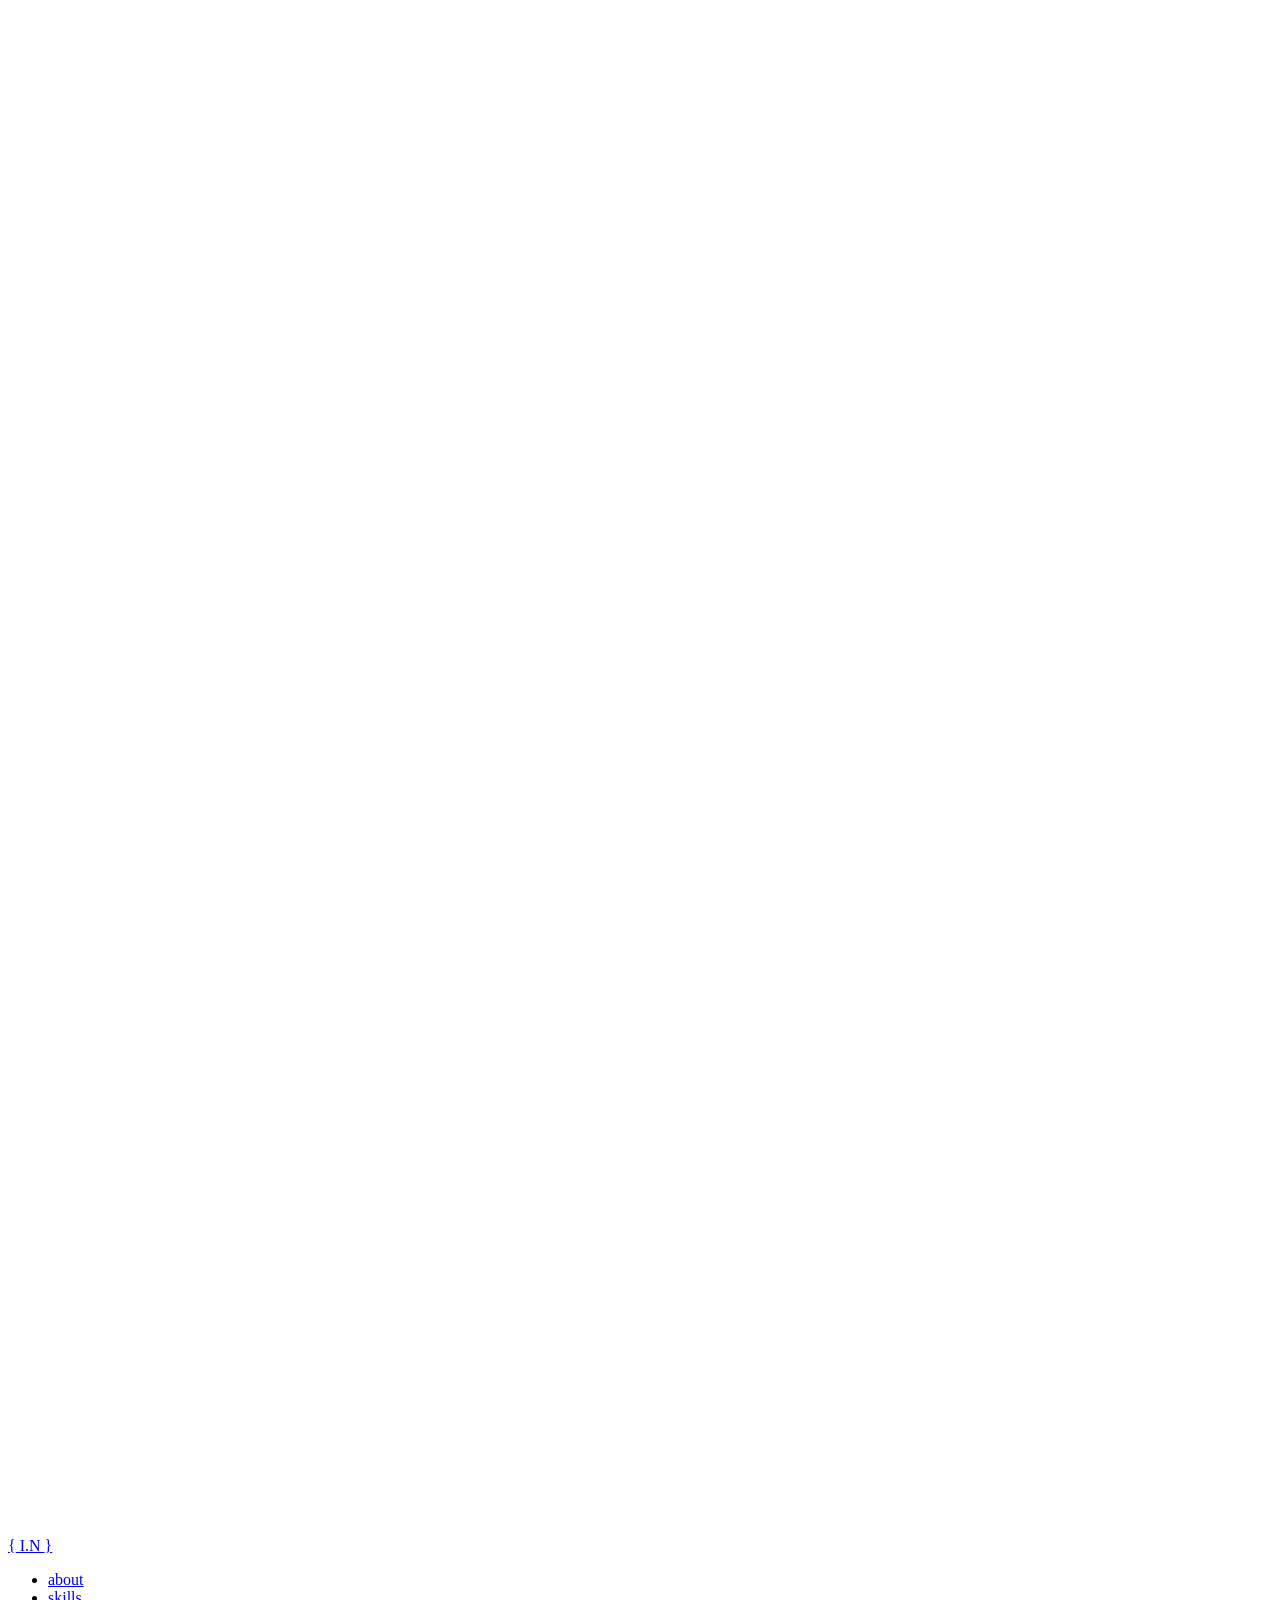
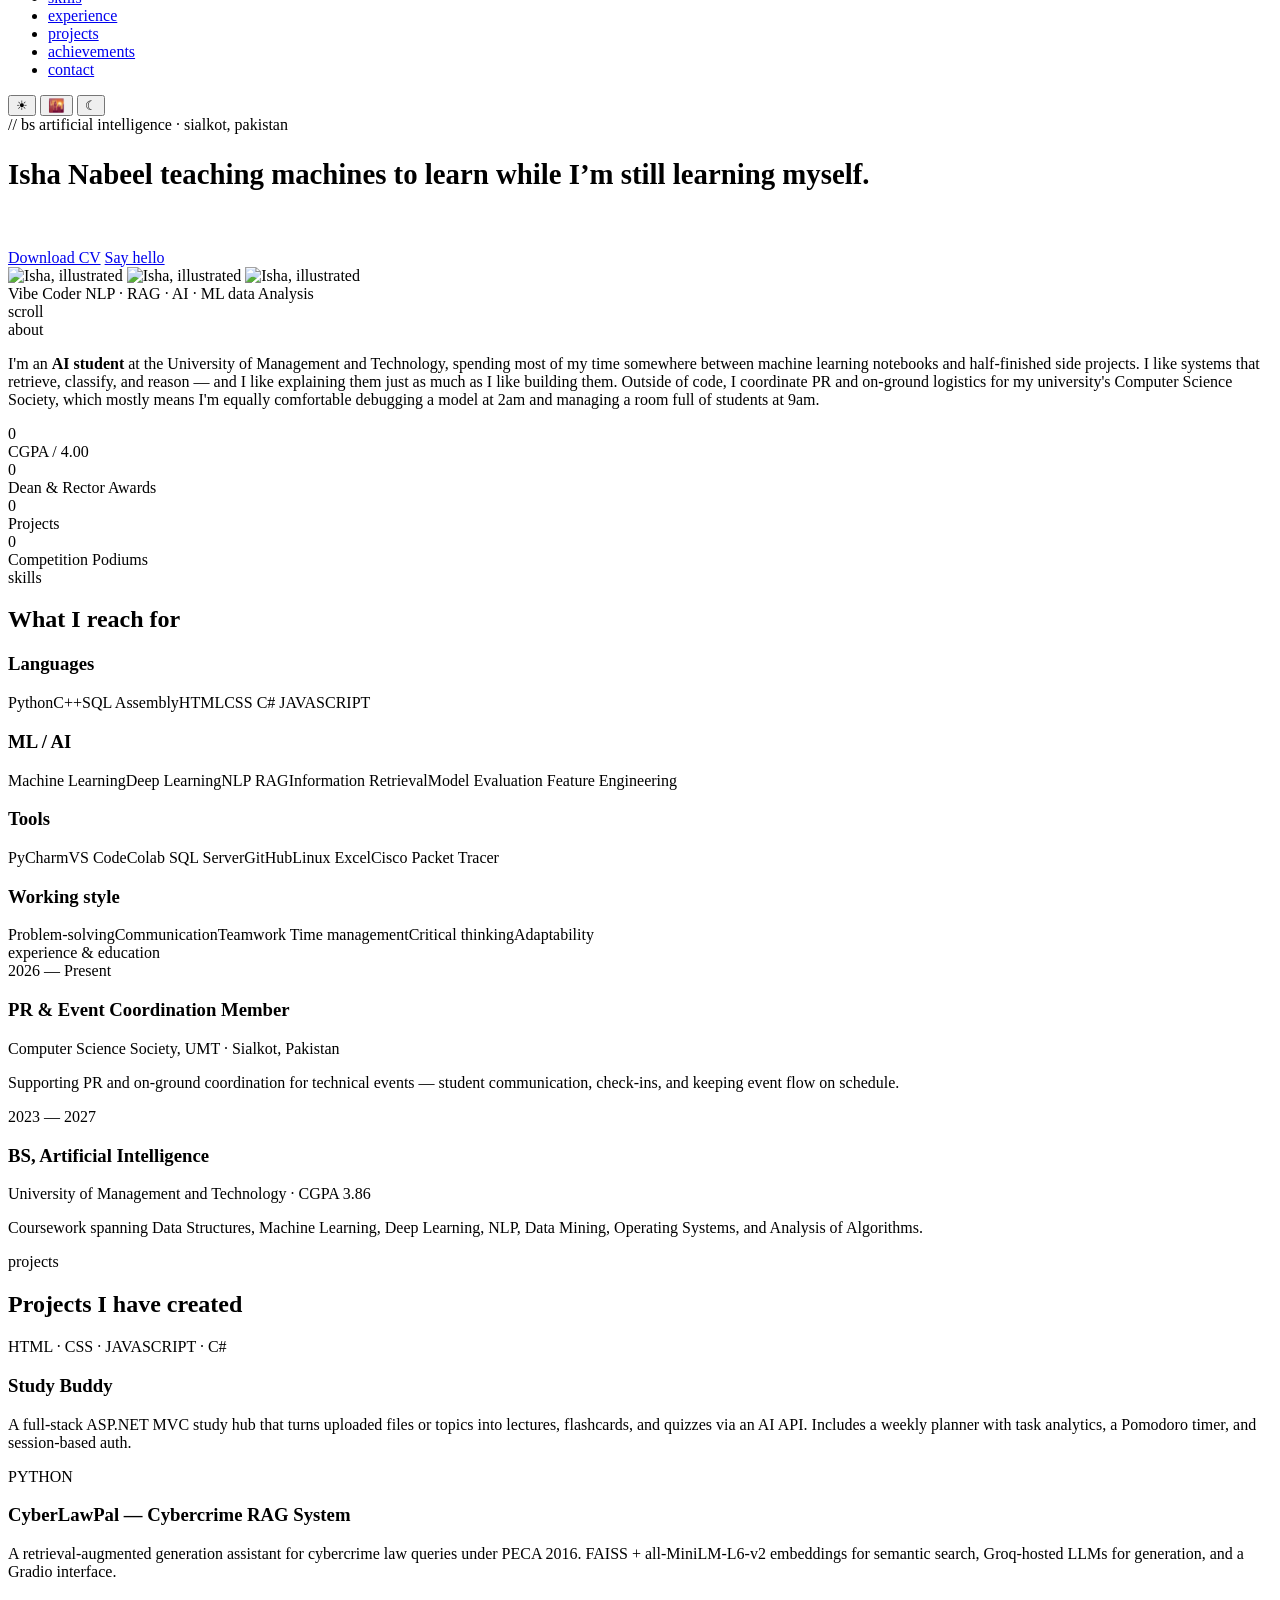
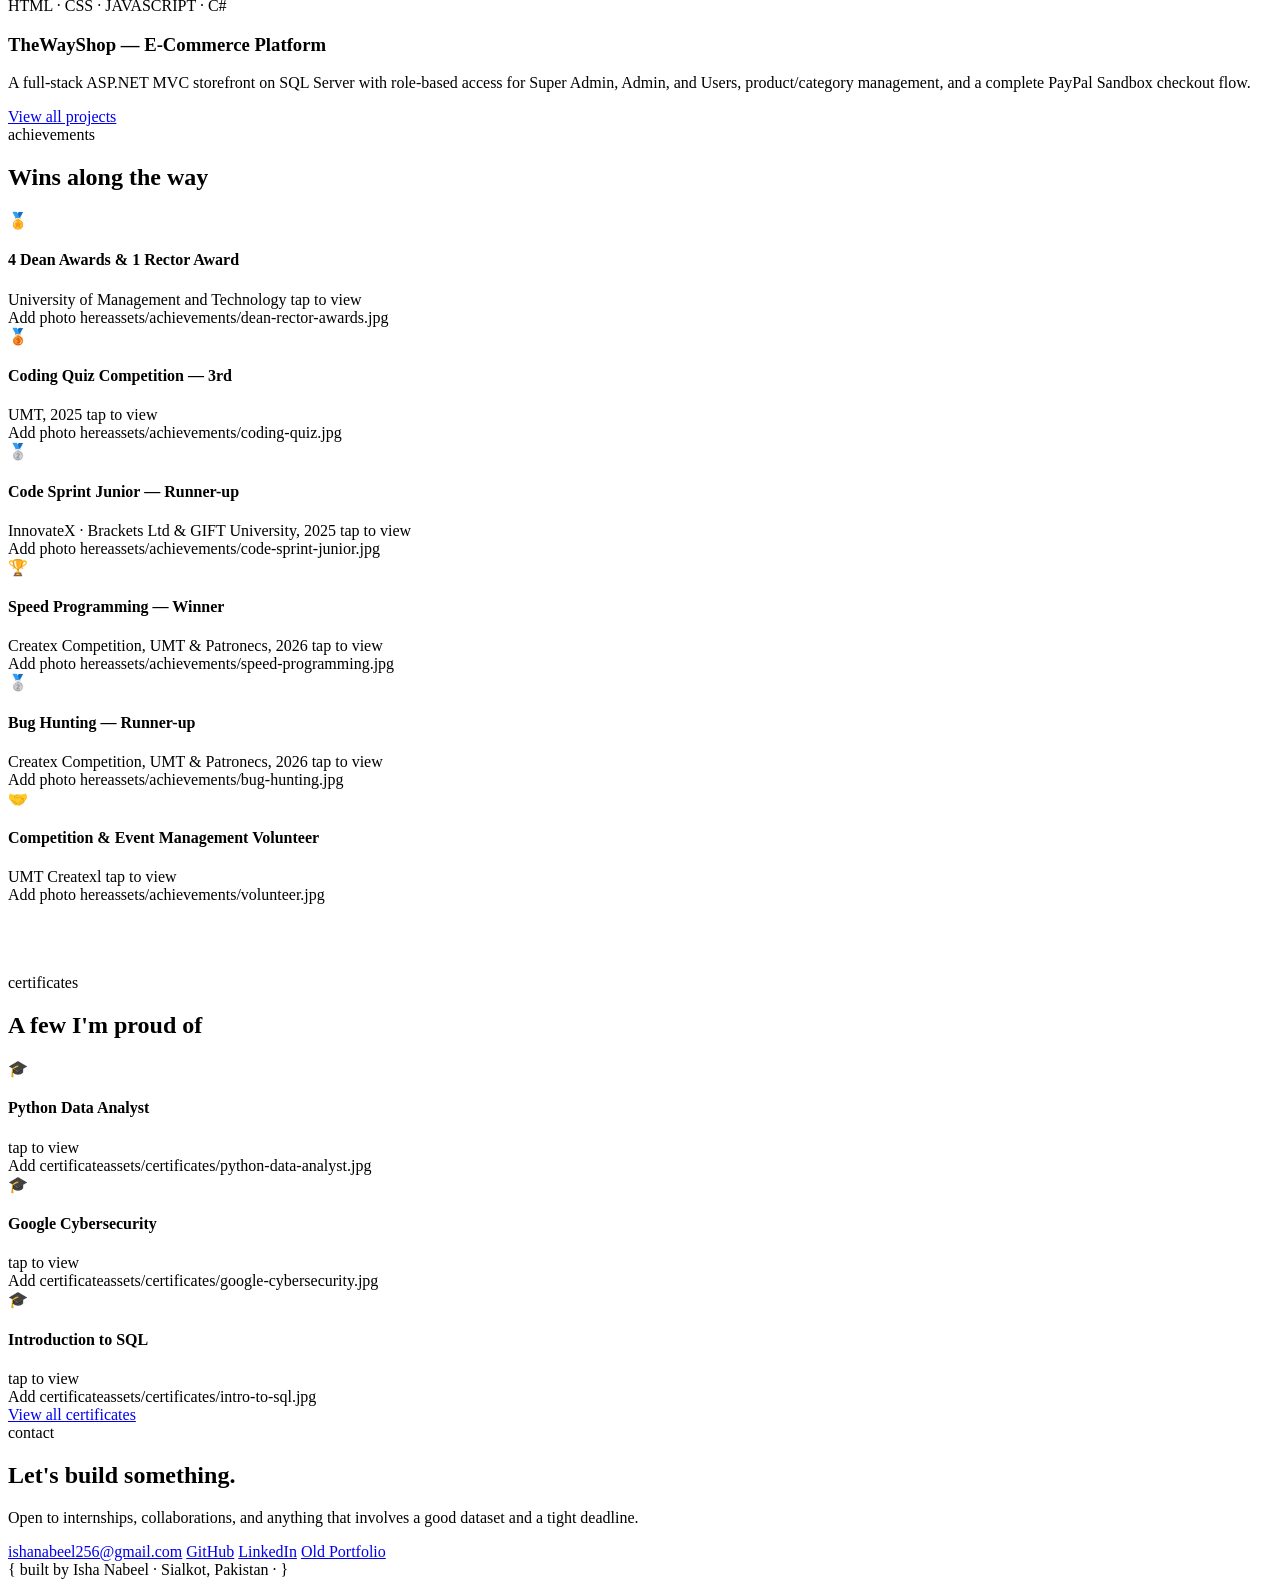
==== index.html @ 42d461b8 "Add files via upload" ====
<!DOCTYPE html>
<html lang="en" data-mode="day">
<head>
<meta charset="UTF-8">
<meta name="viewport" content="width=device-width, initial-scale=1.0">
<title>Isha Nabeel — AI Student &amp; Builder</title>
<link rel="icon" type="image/png" href="assets/favicon.png">
<link rel="preconnect" href="https://fonts.googleapis.com">
<link rel="preconnect" href="https://fonts.gstatic.com" crossorigin>
<link href="https://fonts.googleapis.com/css2?family=Space+Grotesk:wght@400;500;600;700&family=Inter:wght@400;500;600&family=JetBrains+Mono:wght@400;500;600&display=swap" rel="stylesheet">
<link rel="stylesheet" href="css/style.css">
</head>
<body data-page="index">

<div class="sky" id="sky">
  <div class="celestial"></div>
  <div class="cloud c1"><svg viewBox="0 0 200 80" fill="#ffffff"><ellipse cx="60" cy="50" rx="55" ry="26"/><ellipse cx="110" cy="35" rx="45" ry="30"/><ellipse cx="150" cy="52" rx="40" ry="22"/></svg></div>
  <div class="cloud c2"><svg viewBox="0 0 200 80" fill="#ffffff"><ellipse cx="60" cy="50" rx="55" ry="26"/><ellipse cx="110" cy="35" rx="45" ry="30"/><ellipse cx="150" cy="52" rx="40" ry="22"/></svg></div>
  <div class="cloud c3"><svg viewBox="0 0 200 80" fill="#ffffff"><ellipse cx="60" cy="50" rx="55" ry="26"/><ellipse cx="110" cy="35" rx="45" ry="30"/><ellipse cx="150" cy="52" rx="40" ry="22"/></svg></div>
  <div id="starfield"></div>
  <div id="fireflies"></div>
  <div class="skyline" id="skyline"></div>
</div>

<header>
  <a href="index.html" class="logo"><span class="bracket">{</span>&nbsp;I.N&nbsp;<span class="bracket">}</span></a>
  <nav>
    <ul>
      <li><a href="#about" class="nav-link">about</a></li>
      <li><a href="#skills" class="nav-link">skills</a></li>
      <li><a href="#experience" class="nav-link">experience</a></li>
      <li><a href="projects.html" class="nav-link">projects</a></li>
      <li><a href="#achievements" class="nav-link">achievements</a></li>
      <li><a href="#contact" class="nav-link">contact</a></li>
    </ul>
  </nav>
  <div class="mode-toggle" id="modeToggle">
    <button data-mode="day" title="Day">☀</button>
    <button data-mode="evening" title="Evening">🌇</button>
    <button data-mode="night" title="Night">☾</button>
  </div>
</header>

<main>
  <!-- HERO -->
  <section class="hero" id="top">
    <div class="hero-grid">
      <div>
        <div class="hero-eyebrow">// bs artificial intelligence · sialkot, pakistan</div>
        <h1 style="font-size: 1.8rem;">
  Isha Nabeel
  <span class="accent">teaching machines to learn</span> while I’m still learning myself.
</h1>
        <p class="hero-sub" id="typedSub"><span id="typedText"></span><span class="cursor">&nbsp;</span></p>
        <div class="hero-actions">
          <a href="assets/Isha_Nabeel_CV.pdf" download class="btn primary">Download CV</a>
          <a href="mailto:ishanabeel256@gmail.com" class="btn ghost">Say hello</a>
        </div>
      </div>
      <div class="hero-portrait">
        <div class="portrait-frame">
          <div class="portrait-ring"></div>
          <img src="assets/mascot-day.png" alt="Isha, illustrated" class="p-day active">
          <img src="assets/mascot-pink.png" alt="Isha, illustrated" class="p-evening">
          <img src="assets/mascot-night.png" alt="Isha, illustrated" class="p-night">
        </div>
        <span class="chip-tag t1">Vibe Coder</span>
        <span class="chip-tag t2">NLP · RAG · AI · ML</span>
        <span class="chip-tag t3">data Analysis</span>
      </div>
    </div>
    <div class="scroll-cue"><span>scroll</span><span class="line"></span></div>
  </section>

  <!-- ABOUT -->
  <section id="about">
    <div class="eyebrow">about</div>
    <div class="about-grid">
      <p class="lede reveal">
        I'm an <strong>AI student</strong> at the University of Management and Technology, spending most of my time
        somewhere between machine learning notebooks and half-finished side projects. I like systems that retrieve,
        classify, and reason &mdash; and I like explaining them just as much as I like building them.
        Outside of code, I coordinate PR and on-ground logistics for my university's Computer Science Society,
        which mostly means I'm equally comfortable debugging a model at 2am and managing a room full of students at 9am.
      </p>
      <div class="stats reveal">
        <div class="stat-card"><div class="stat-num" data-count="3.86">0</div><div class="stat-label">CGPA / 4.00</div></div>
        <div class="stat-card"><div class="stat-num" data-count="5">0</div><div class="stat-label">Dean &amp; Rector Awards</div></div>
        <div class="stat-card"><div class="stat-num" data-count="6">0</div><div class="stat-label">Projects</div></div>
        <div class="stat-card"><div class="stat-num" data-count="4">0</div><div class="stat-label">Competition Podiums</div></div>
      </div>
    </div>
  </section>

  <!-- SKILLS -->
  <section id="skills">
    <div class="eyebrow">skills</div>
    <h2 class="section-title reveal">What I reach for</h2>
    <div class="skill-groups">
      <div class="skill-group reveal">
        <h3>Languages</h3>
        <div class="tag-cloud">
          <span class="tag">Python</span><span class="tag">C++</span><span class="tag">SQL</span>
          <span class="tag">Assembly</span><span class="tag">HTML</span><span class="tag">CSS</span>
          <span class="tag">C#</span> <span class="tag">JAVASCRIPT</span>
        </div>
      </div>
      <div class="skill-group reveal">
        <h3>ML / AI</h3>
        <div class="tag-cloud">
          <span class="tag">Machine Learning</span><span class="tag">Deep Learning</span><span class="tag">NLP</span>
          <span class="tag">RAG</span><span class="tag">Information Retrieval</span><span class="tag">Model Evaluation</span>
          <span class="tag">Feature Engineering</span>
        </div>
      </div>
      <div class="skill-group reveal">
        <h3>Tools</h3>
        <div class="tag-cloud">
          <span class="tag">PyCharm</span><span class="tag">VS Code</span><span class="tag">Colab</span>
          <span class="tag">SQL Server</span><span class="tag">GitHub</span><span class="tag">Linux</span>
          <span class="tag">Excel</span><span class="tag">Cisco Packet Tracer</span>
        </div>
      </div>
      <div class="skill-group reveal">
        <h3>Working style</h3>
        <div class="tag-cloud">
          <span class="tag">Problem-solving</span><span class="tag">Communication</span><span class="tag">Teamwork</span>
          <span class="tag">Time management</span><span class="tag">Critical thinking</span><span class="tag">Adaptability</span>
        </div>
      </div>
    </div>
  </section>

  <!-- EXPERIENCE + EDUCATION -->
  <section id="experience">
    <div class="eyebrow">experience &amp; education</div>
    <div class="timeline">
      <div class="tl-item reveal">
        <span class="tl-date">2026 — Present</span>
        <h3>PR &amp; Event Coordination Member</h3>
        <div class="org">Computer Science Society, UMT · Sialkot, Pakistan</div>
        <p>Supporting PR and on-ground coordination for technical events &mdash; student communication, check-ins, and keeping event flow on schedule.</p>
      </div>
      <div class="tl-item reveal">
        <span class="tl-date">2023 — 2027</span>
        <h3>BS, Artificial Intelligence</h3>
        <div class="org">University of Management and Technology · CGPA 3.86</div>
        <p>Coursework spanning Data Structures, Machine Learning, Deep Learning, NLP, Data Mining, Operating Systems, and Analysis of Algorithms.</p>
      </div>
    </div>
  </section>

  <!-- PROJECTS (featured, 3 of 6) -->
  <section id="projects">
    <div class="eyebrow">projects</div>
    <h2 class="section-title reveal">Projects I have created</h2>
    <div class="project-grid">
      <div class="project-card reveal">
        <div class="project-stack">HTML · CSS · JAVASCRIPT · C#</div>
        <h3>Study Buddy</h3>
        <p>A full-stack ASP.NET MVC study hub that turns uploaded files or topics into lectures, flashcards, and quizzes via an AI API. Includes a weekly planner with task analytics, a Pomodoro timer, and session-based auth.</p>
      </div>
      <div class="project-card reveal">
        <div class="project-stack">PYTHON</div>
        <h3>CyberLawPal — Cybercrime RAG System</h3>
        <p>A retrieval-augmented generation assistant for cybercrime law queries under PECA 2016. FAISS + all-MiniLM-L6-v2 embeddings for semantic search, Groq-hosted LLMs for generation, and a Gradio interface.</p>
      </div>
      <div class="project-card reveal">
        <div class="project-stack">HTML · CSS · JAVASCRIPT · C#</div>
        <h3>TheWayShop — E-Commerce Platform</h3>
        <p>A full-stack ASP.NET MVC storefront on SQL Server with role-based access for Super Admin, Admin, and Users, product/category management, and a complete PayPal Sandbox checkout flow.</p>
      </div>
    </div>
    <div class="view-all-wrap">
      <a href="projects.html" class="btn primary">View all projects</a>
    </div>
  </section>

  <!-- ACHIEVEMENTS + CERTIFICATES -->
  <section id="achievements">
    <div class="eyebrow">achievements</div>
    <h2 class="section-title reveal">Wins along the way</h2>
    <div class="ach-grid">
      <div class="flip-card reveal">
        <div class="flip-card-inner">
          <div class="flip-card-front">
            <span class="medal">🏅</span>
            <h4>4 Dean Awards &amp; 1 Rector Award</h4>
            <span class="meta">University of Management and Technology</span>
            <span class="flip-hint">tap to view</span>
          </div>
          <div class="flip-card-back">
            <img src="assets/rector.jpg" alt="Dean and Rector Award" onerror="this.style.display='none'; this.nextElementSibling.style.display='flex';">
            <div class="img-placeholder">Add photo here<br><span>assets/achievements/dean-rector-awards.jpg</span></div>
          </div>
        </div>
      </div>
      <div class="flip-card reveal">
        <div class="flip-card-inner">
          <div class="flip-card-front">
            <span class="medal">🥉</span>
            <h4>Coding Quiz Competition — 3rd</h4>
            <span class="meta">UMT, 2025</span>
            <span class="flip-hint">tap to view</span>
          </div>
          <div class="flip-card-back">
            <img src="assets/quizcompetition.jpg" alt="Coding Quiz Competition" onerror="this.style.display='none'; this.nextElementSibling.style.display='flex';">
            <div class="img-placeholder">Add photo here<br><span>assets/achievements/coding-quiz.jpg</span></div>
          </div>
        </div>
      </div>
      <div class="flip-card reveal">
        <div class="flip-card-inner">
          <div class="flip-card-front">
            <span class="medal">🥈</span>
            <h4>Code Sprint Junior — Runner-up</h4>
            <span class="meta">InnovateX · Brackets Ltd &amp; GIFT University, 2025</span>
            <span class="flip-hint">tap to view</span>
          </div>
          <div class="flip-card-back">
            <img src="assets/codesprint.jpg" alt="Code Sprint Junior" onerror="this.style.display='none'; this.nextElementSibling.style.display='flex';">
            <div class="img-placeholder">Add photo here<br><span>assets/achievements/code-sprint-junior.jpg</span></div>
          </div>
        </div>
      </div>
      <div class="flip-card reveal">
        <div class="flip-card-inner">
          <div class="flip-card-front">
            <span class="medal">🏆</span>
            <h4>Speed Programming — Winner</h4>
            <span class="meta">Createx Competition, UMT &amp; Patronecs, 2026</span>
            <span class="flip-hint">tap to view</span>
          </div>
          <div class="flip-card-back">
            <img src="assets/speedprogramming.jpg" alt="Speed Programming Winner" onerror="this.style.display='none'; this.nextElementSibling.style.display='flex';">
            <div class="img-placeholder">Add photo here<br><span>assets/achievements/speed-programming.jpg</span></div>
          </div>
        </div>
      </div>
      <div class="flip-card reveal">
        <div class="flip-card-inner">
          <div class="flip-card-front">
            <span class="medal">🥈</span>
            <h4>Bug Hunting — Runner-up</h4>
            <span class="meta">Createx Competition, UMT &amp; Patronecs, 2026</span>
            <span class="flip-hint">tap to view</span>
          </div>
          <div class="flip-card-back">
            <img src="assets/bughunting.jpg" alt="Bug Hunting Runner-up" onerror="this.style.display='none'; this.nextElementSibling.style.display='flex';">
            <div class="img-placeholder">Add photo here<br><span>assets/achievements/bug-hunting.jpg</span></div>
          </div>
        </div>
      </div>
      <div class="flip-card reveal">
        <div class="flip-card-inner">
          <div class="flip-card-front">
            <span class="medal">🤝</span>
            <h4>Competition &amp; Event Management Volunteer</h4>
            <span class="meta">UMT Createxl</span>
            <span class="flip-hint">tap to view</span>
          </div>
          <div class="flip-card-back">
            <img src="assets/certificateofapp.jpg" alt="Volunteer work" onerror="this.style.display='none'; this.nextElementSibling.style.display='flex';">
            <div class="img-placeholder">Add photo here<br><span>assets/achievements/volunteer.jpg</span></div>
          </div>
        </div>
      </div>
    </div>

    <div class="eyebrow" style="margin-top:70px;">certificates</div>
    <h2 class="section-title reveal">A few I'm proud of</h2>
    <div class="flip-grid">
         <div class="flip-card reveal">
        <div class="flip-card-inner">
          <div class="flip-card-front">
            <span class="medal">🎓</span>
            <h4>Python Data Analyst</h4>
            <span class="flip-hint">tap to view</span>
          </div>
          <div class="flip-card-back">
            <img src="assets/certificates/python data analyst.jpg" alt="Python Data Analyst certificate" onerror="this.style.display='none'; this.nextElementSibling.style.display='flex';">
            <div class="img-placeholder">Add certificate<br><span>assets/certificates/python-data-analyst.jpg</span></div>
          </div>
        </div>
      </div>
      <div class="flip-card reveal">
        <div class="flip-card-inner">
          <div class="flip-card-front">
            <span class="medal">🎓</span>
            <h4>Google Cybersecurity</h4>
            <span class="flip-hint">tap to view</span>
          </div>
          <div class="flip-card-back">
            <img src="assets\certificates\GoogleCybersecurity.jpg" alt="Google Cybersecurity certificate" onerror="this.style.display='none'; this.nextElementSibling.style.display='flex';">
            <div class="img-placeholder">Add certificate<br><span>assets/certificates/google-cybersecurity.jpg</span></div>
          </div>
        </div>
      </div>
      <div class="flip-card reveal">
        <div class="flip-card-inner">
          <div class="flip-card-front">
            <span class="medal">🎓</span>
            <h4>Introduction to SQL</h4>
            <span class="flip-hint">tap to view</span>
          </div>
          <div class="flip-card-back">
            <img src="assets/certificates/SQL.jpg" alt="Introduction to SQL certificate" onerror="this.style.display='none'; this.nextElementSibling.style.display='flex';">
            <div class="img-placeholder">Add certificate<br><span>assets/certificates/intro-to-sql.jpg</span></div>
          </div>
        </div>
      </div>    
    </div>
    <div class="view-all-wrap">
      <a href="certificates.html" class="btn primary">View all certificates</a>
    </div>
  </section>

  <!-- CONTACT -->
  <section id="contact">
    <div class="contact-wrap">
      <div class="eyebrow" style="justify-content:center;">contact</div>
      <h2 class="reveal">Let's build something.</h2>
      <p class="reveal">Open to internships, collaborations, and anything that involves a good dataset and a tight deadline.</p>
      <div class="contact-links reveal">
        <a href="mailto:ishanabeel256@gmail.com" class="btn primary">ishanabeel256@gmail.com</a>
        <a href="https://github.com/ishanabeel02" target="_blank" class="btn ghost">GitHub</a>
        <a href="https://linkedin.com/in/isha-nabeel-bb0a51216" target="_blank" class="btn ghost">LinkedIn</a>
        <a href="https://ishanabeel02.github.io/MyPortfolio/" target="_blank" class="btn ghost">Old Portfolio</a>
      </div>
    </div>
  </section>

  <footer>{ built by Isha Nabeel · Sialkot, Pakistan · <span id="year"></span> }</footer>
</main>

<script src="js/script.js"></script>
</body>
</html>
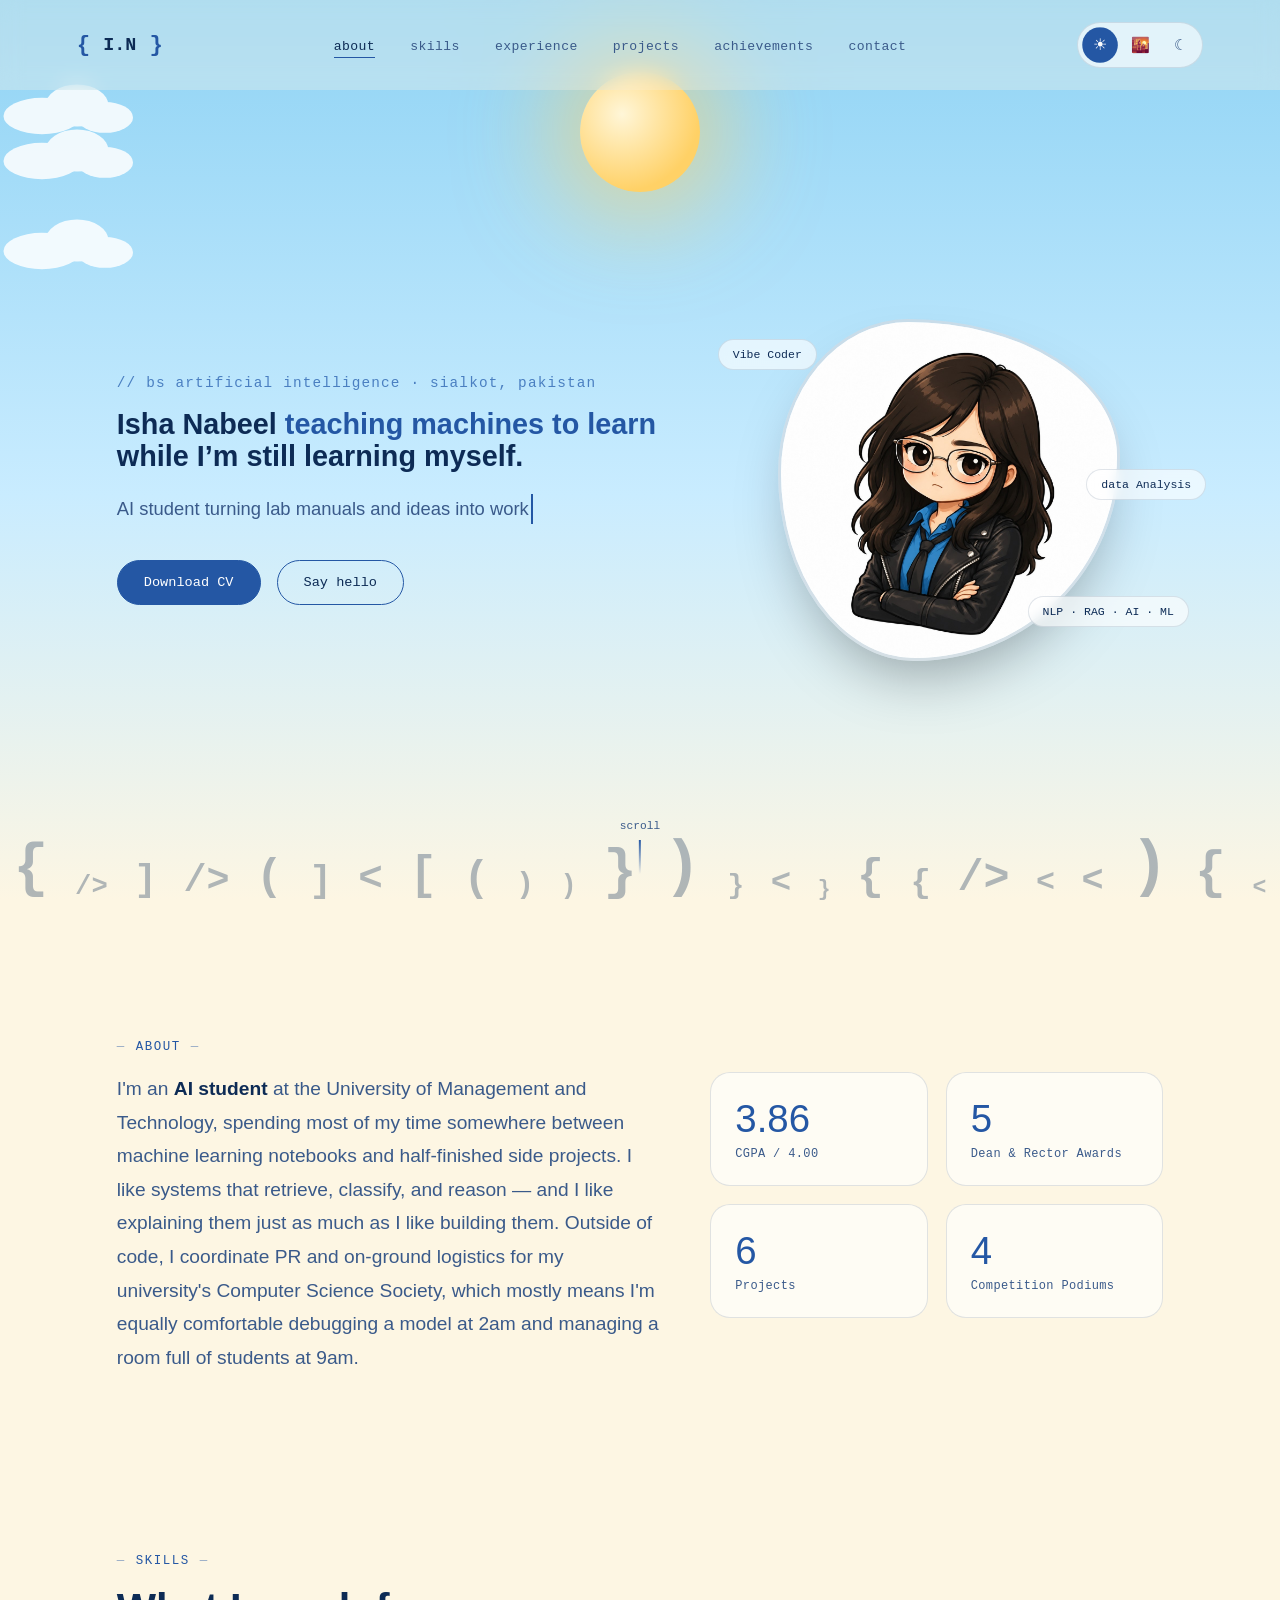
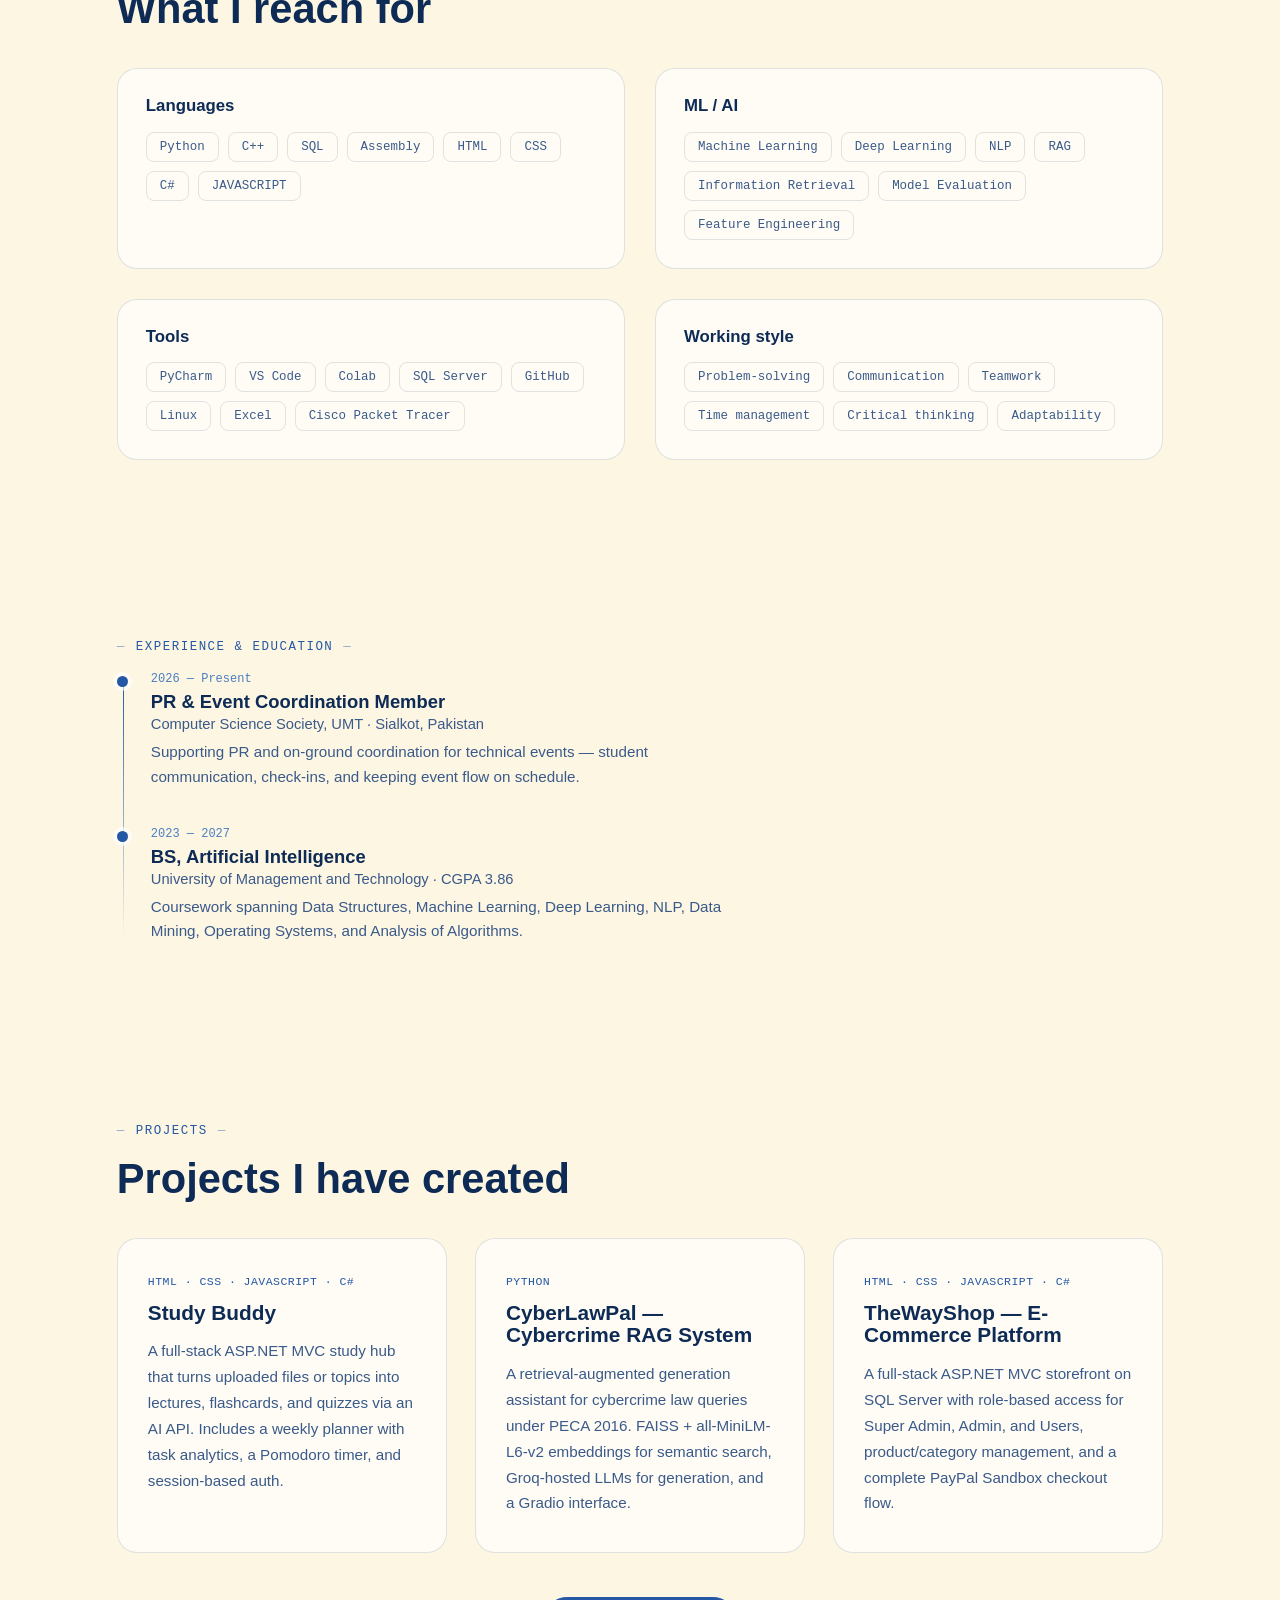
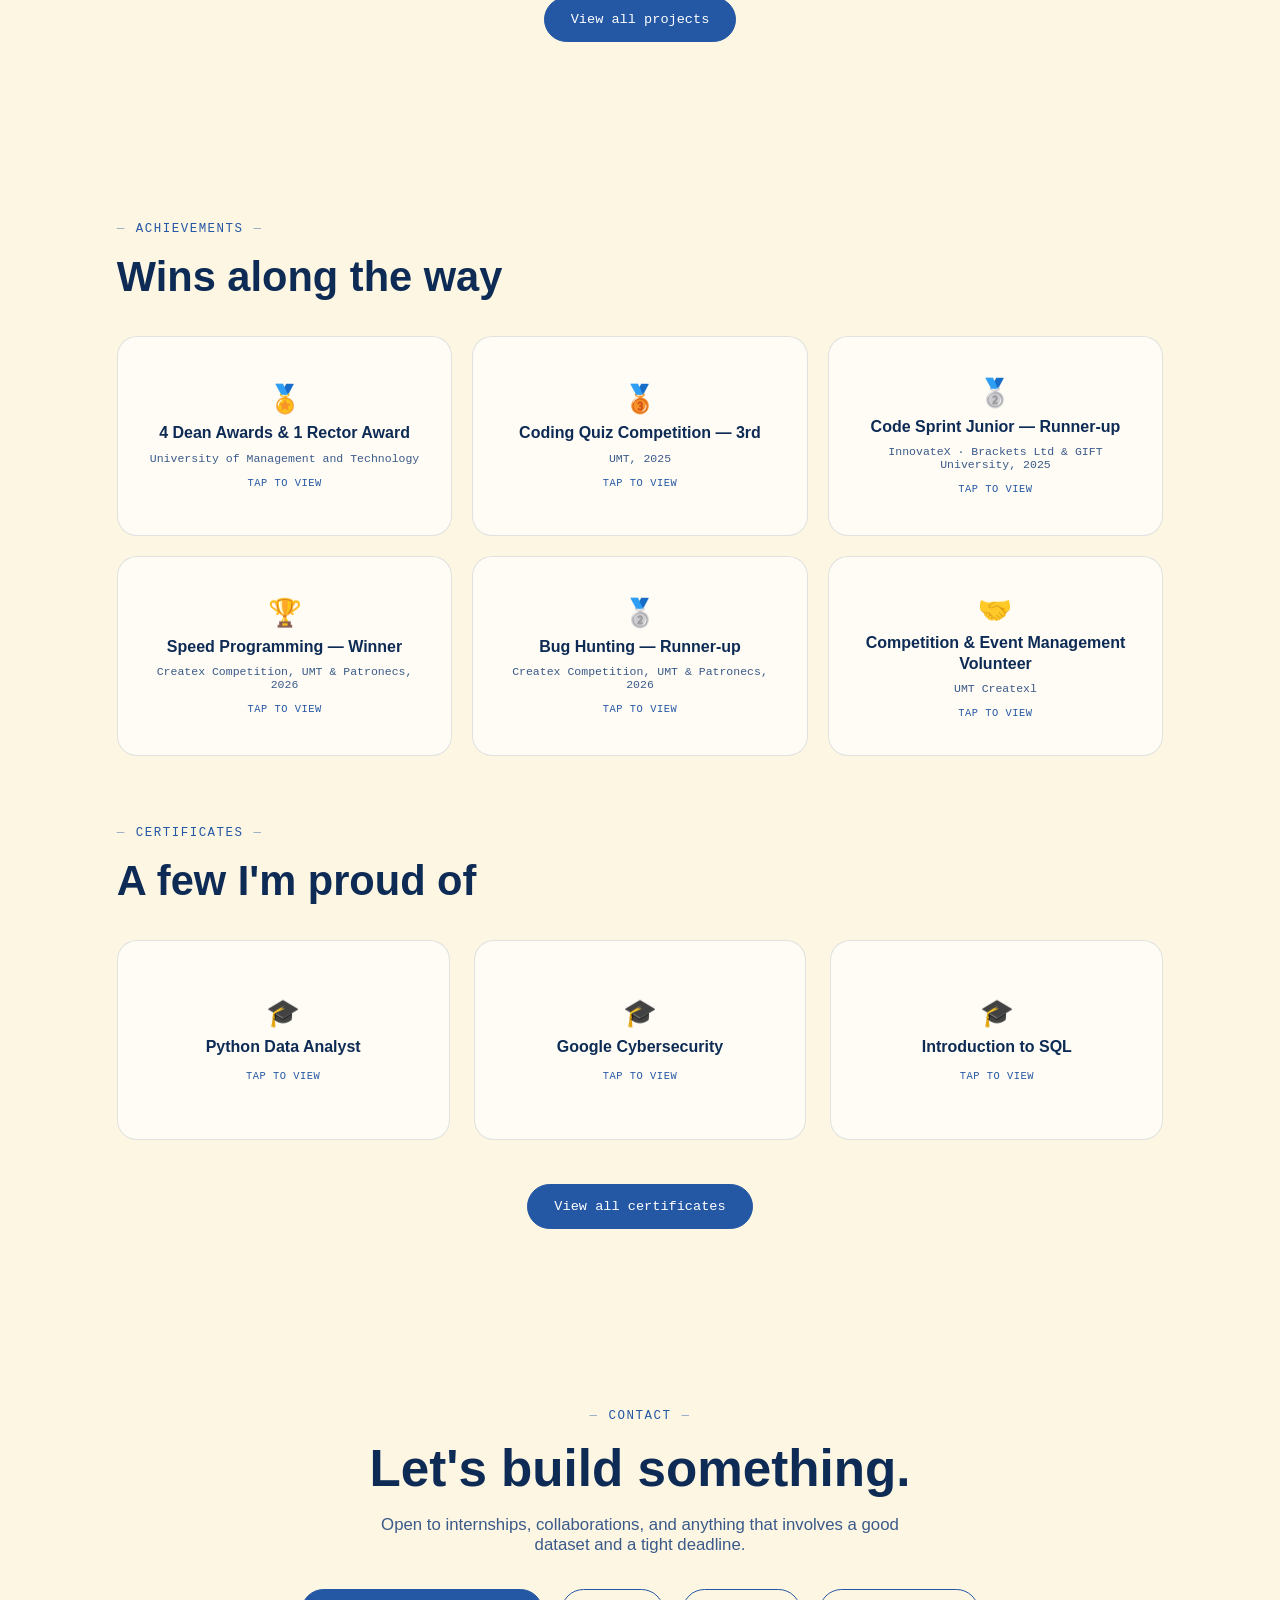
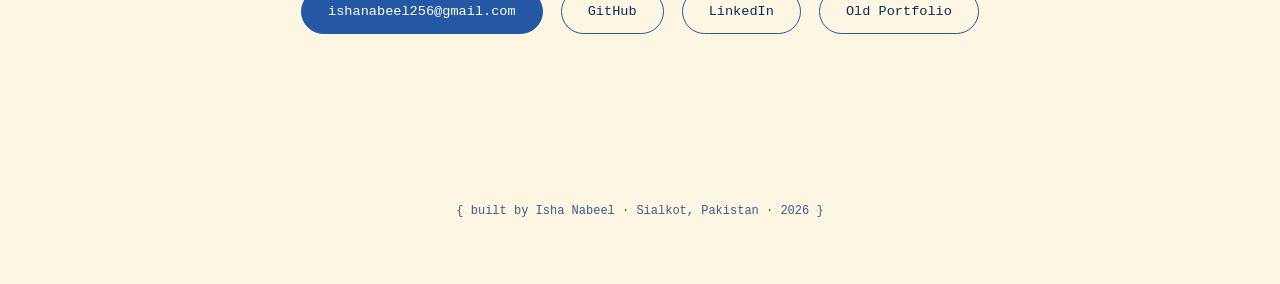
==== commit ce519104: "Fix image source case sensitivity in index.html" ====
--- a/index.html
+++ b/index.html
@@ -278,7 +278,7 @@
             <span class="flip-hint">tap to view</span>
           </div>
           <div class="flip-card-back">
-            <img src="assets/certificates/python data analyst.jpg" alt="Python Data Analyst certificate" onerror="this.style.display='none'; this.nextElementSibling.style.display='flex';">
+            <img src="assets/certificates/Python data analyst.jpg" alt="Python Data Analyst certificate" onerror="this.style.display='none'; this.nextElementSibling.style.display='flex';">
             <div class="img-placeholder">Add certificate<br><span>assets/certificates/python-data-analyst.jpg</span></div>
           </div>
         </div>
--- a/css/style.css
+++ b/css/style.css
@@ -0,0 +1,304 @@
+/* ============ RESET & BASE ============ */
+* { margin:0; padding:0; box-sizing:border-box; }
+html { scroll-behavior:smooth; }
+body {
+  font-family:'Inter', sans-serif;
+  color: var(--text);
+  overflow-x:hidden;
+  background: var(--sky-bottom);
+  transition: color .8s ease, background .8s ease;
+}
+img { display:block; max-width:100%; }
+a { color:inherit; text-decoration:none; }
+ul { list-style:none; }
+::selection { background: var(--accent); color:#fff; }
+
+/* ============ MODE TOKENS ============ */
+:root {
+  --font-display:'Space Grotesk', sans-serif;
+  --font-mono:'JetBrains Mono', monospace;
+  --radius: 20px;
+}
+html[data-mode="day"] {
+  --sky-top:#8fd3f4;
+  --sky-mid:#c9ecff;
+  --sky-bottom:#fdf6e3;
+  --text:#0d2b55;
+  --text-soft:#3a5a8a;
+  --accent:#2457a4;
+  --accent-soft:#4a7fc1;
+  --card-bg: rgba(255,255,255,0.62);
+  --card-border: rgba(13,43,85,0.12);
+  --glow: #ffd166;
+}
+html[data-mode="evening"] {
+  --sky-top:#3b2a5c;
+  --sky-mid:#a8567e;
+  --sky-bottom:#ffb37a;
+  --text:#2c1b3d;
+  --text-soft:#5b3a63;
+  --accent:#c1487a;
+  --accent-soft:#e28a4d;
+  --card-bg: rgba(255,244,236,0.55);
+  --card-border: rgba(44,27,61,0.15);
+  --glow: #ff9d5c;
+}
+html[data-mode="night"] {
+  --sky-top:#050914;
+  --sky-mid:#0d2b55;
+  --sky-bottom:#1a3a6b;
+  --text:#eaf1fb;
+  --text-soft:#a8c8e8;
+  --accent:#a8c8e8;
+  --accent-soft:#4a7fc1;
+  --card-bg: rgba(13,43,85,0.45);
+  --card-border: rgba(168,200,232,0.18);
+  --glow:#a8c8e8;
+}
+
+/* ============ SKY BACKDROP ============ */
+.sky {
+  position:fixed; inset:0; z-index:-3; overflow:hidden;
+  background: linear-gradient(180deg, var(--sky-top) 0%, var(--sky-mid) 55%, var(--sky-bottom) 100%);
+  transition: background 1.4s ease;
+}
+.celestial {
+  position:absolute; left:50%; width:120px; height:120px; border-radius:50%;
+  transform:translateX(-50%);
+  transition: top 1.4s ease, background 1.4s ease, box-shadow 1.4s ease, opacity 1s ease;
+}
+html[data-mode="day"] .celestial { top:8%; background:radial-gradient(circle at 35% 35%, #fff6d8, #ffd166 70%); box-shadow:0 0 90px 30px rgba(255,209,102,0.55); }
+html[data-mode="evening"] .celestial { top:38%; background:radial-gradient(circle at 35% 35%, #ffe3c2, #ff8a4c 75%); box-shadow:0 0 110px 40px rgba(255,138,76,0.5); }
+html[data-mode="night"] .celestial { top:10%; width:80px; height:80px; background:radial-gradient(circle at 32% 32%, #ffffff, #dbe6f5 60%, #c3d3ea 100%); box-shadow:0 0 60px 12px rgba(220,232,248,0.35); }
+.celestial::after{ content:""; position:absolute; inset:0; border-radius:50%; opacity:0; transition:opacity 1s ease;}
+html[data-mode="night"] .celestial::after{
+  opacity:1;
+  background: radial-gradient(circle at 68% 30%, transparent 12%, rgba(160,180,210,0.55) 13%, transparent 14%),
+              radial-gradient(circle at 40% 60%, transparent 8%, rgba(160,180,210,0.5) 9%, transparent 10%),
+              radial-gradient(circle at 55% 45%, transparent 6%, rgba(160,180,210,0.5) 7%, transparent 8%);
+}
+@keyframes drift { from{ transform:translateX(-10%);} to{ transform:translateX(110%);} }
+.cloud { position:absolute; opacity:0; transition:opacity 1.2s ease; filter:blur(0.5px); }
+html[data-mode="day"] .cloud { opacity:0.85; }
+.cloud svg{ width:140px; }
+.cloud.c1{ top:14%; animation:drift 46s linear infinite; }
+.cloud.c2{ top:24%; width:90px; animation:drift 60s linear infinite; animation-delay:-15s;}
+.cloud.c3{ top:9%; animation:drift 70s linear infinite; animation-delay:-40s;}
+
+.star { position:absolute; width:3px; height:3px; background:#fff; border-radius:50%; opacity:0; transition:opacity 1.2s ease; }
+html[data-mode="night"] .star { opacity:var(--tw,1); animation: twinkle 3.2s ease-in-out infinite; }
+@keyframes twinkle { 0%,100%{ opacity:.25; transform:scale(1);} 50%{ opacity:1; transform:scale(1.4);} }
+
+.firefly{ position:absolute; width:5px; height:5px; border-radius:50%; background:#ffd39b; opacity:0; box-shadow:0 0 8px 2px rgba(255,180,110,0.8); transition:opacity 1.2s ease;}
+html[data-mode="evening"] .firefly{ opacity:.9; animation: floaty 7s ease-in-out infinite; }
+@keyframes floaty { 0%,100%{ transform:translate(0,0);} 25%{transform:translate(12px,-18px);} 50%{transform:translate(-8px,-6px);} 75%{transform:translate(10px,10px);} }
+
+.skyline { position:absolute; bottom:0; left:0; width:100%; display:flex; align-items:flex-end; justify-content:space-around; opacity:0.9; color: var(--text); transition:color 1.4s ease, opacity 1.4s ease; pointer-events:none; }
+.skyline span{ font-family:var(--font-mono); font-weight:600; line-height:1; opacity:.35; }
+
+/* ============ NAV ============ */
+header{
+  position:fixed; top:0; left:0; width:100%; z-index:50;
+  display:flex; align-items:center; justify-content:space-between;
+  padding:22px 6vw; backdrop-filter:blur(10px);
+  background: color-mix(in srgb, var(--sky-bottom) 30%, transparent);
+  transition:background .8s ease;
+}
+.logo{ font-family:var(--font-mono); font-weight:600; font-size:1.15rem; display:flex; align-items:center; gap:2px; color:var(--text);}
+.logo .bracket{ color:var(--accent); font-size:1.4rem; }
+nav ul{ display:flex; gap:2.2rem; }
+nav a{ font-family:var(--font-mono); font-size:.82rem; letter-spacing:.03em; color:var(--text-soft); position:relative; padding-bottom:4px;}
+nav a::after{ content:""; position:absolute; left:0; bottom:0; width:0; height:1.5px; background:var(--accent); transition:width .3s ease;}
+nav a:hover::after, nav a.active::after{ width:100%; }
+nav a:hover, nav a.active{ color:var(--text); }
+
+.mode-toggle{ display:flex; gap:6px; background:var(--card-bg); border:1px solid var(--card-border); border-radius:999px; padding:5px; }
+.mode-toggle button{
+  border:none; background:transparent; cursor:pointer; width:34px; height:34px; border-radius:999px;
+  display:flex; align-items:center; justify-content:center; font-size:15px; color:var(--text-soft);
+  transition:background .3s ease, color .3s ease, transform .3s ease;
+}
+.mode-toggle button.active{ background:var(--accent); color:#fff; transform:scale(1.05); }
+.mode-toggle button:hover{ transform:scale(1.1); }
+
+@media (max-width:820px){ nav ul{ display:none; } header{ padding:18px 5vw; } }
+
+/* ============ LAYOUT HELPERS ============ */
+section{ padding:140px 6vw 40px; max-width:1200px; margin:0 auto; position:relative; }
+.eyebrow{ font-family:var(--font-mono); font-size:.78rem; letter-spacing:.12em; text-transform:uppercase; color:var(--accent); display:flex; align-items:center; gap:10px; margin-bottom:18px;}
+.eyebrow::before, .eyebrow::after{ content:"—"; opacity:.5; }
+h1,h2,h3{ font-family:var(--font-display); font-weight:600; line-height:1.1; }
+.reveal{ opacity:0; transform:translateY(28px); transition:opacity .8s ease, transform .8s ease; }
+.reveal.in{ opacity:1; transform:translateY(0); }
+.section-title{ font-size:clamp(1.8rem,4vw,2.6rem); margin-bottom:36px; }
+
+/* ============ PAGE HERO (subpages: projects / certificates) ============ */
+.page-hero{ padding:150px 6vw 20px; max-width:1200px; margin:0 auto; }
+.page-hero h1{ font-size:clamp(2.2rem,5vw,3.4rem); color:var(--text); margin-bottom:16px; }
+.page-hero p{ color:var(--text-soft); font-size:1.05rem; max-width:600px; line-height:1.6; }
+.back-home{ display:inline-flex; align-items:center; gap:6px; font-family:var(--font-mono); font-size:.8rem; color:var(--accent); margin-top:20px; }
+.back-home:hover{ text-decoration:underline; }
+
+/* ============ HERO ============ */
+.hero{ min-height:100vh; display:flex; align-items:center; padding-top:120px; }
+.hero-grid{ display:grid; grid-template-columns:1.15fr 0.85fr; gap:40px; align-items:center; width:100%; }
+.hero-eyebrow{ font-family:var(--font-mono); color:var(--accent-soft); font-size:.9rem; letter-spacing:.08em; margin-bottom:18px; }
+.hero h1{ font-size:clamp(2.6rem, 6vw, 4.6rem); color:var(--text); }
+.hero h1 .accent{ color:var(--accent); }
+.hero-sub{ margin-top:22px; font-size:1.15rem; color:var(--text-soft); max-width:560px; line-height:1.6; min-height:1.6em; }
+.hero-sub .cursor{ display:inline-block; width:2px; background:var(--accent); margin-left:2px; animation:blink 1s step-end infinite; }
+@keyframes blink{ 50%{ opacity:0; } }
+.hero-actions{ display:flex; gap:16px; margin-top:36px; flex-wrap:wrap; }
+.btn{
+  font-family:var(--font-mono); font-size:.85rem; padding:14px 26px; border-radius:999px; border:1.5px solid var(--accent);
+  transition:transform .25s ease, background .25s ease, color .25s ease, box-shadow .25s ease; cursor:pointer; display:inline-flex; align-items:center; gap:8px;
+}
+.btn.primary{ background:var(--accent); color:#fff; }
+.btn.primary:hover{ transform:translateY(-3px); box-shadow:0 10px 26px -8px var(--accent); }
+.btn.ghost{ color:var(--text); }
+.btn.ghost:hover{ transform:translateY(-3px); background:var(--card-bg); }
+
+.hero-portrait{ position:relative; display:flex; justify-content:center; }
+.portrait-frame{
+  position:relative; width:min(360px,80%); aspect-ratio:1/1; border-radius:38% 62% 60% 40% / 45% 40% 60% 55%;
+  overflow:hidden; border:3px solid var(--card-border); box-shadow:0 30px 60px -20px rgba(0,0,0,0.35);
+  animation: blobFloat 8s ease-in-out infinite;
+  background: var(--card-bg);
+}
+@keyframes blobFloat{ 0%,100%{ border-radius:38% 62% 60% 40% / 45% 40% 60% 55%; transform:translateY(0);} 50%{ border-radius:58% 42% 40% 60% / 40% 60% 40% 60%; transform:translateY(-14px);} }
+.portrait-frame img{ position:absolute; inset:0; width:100%; height:100%; object-fit:cover; opacity:0; transition:opacity 1s ease; }
+.portrait-frame img.active{ opacity:1; }
+.portrait-ring{ position:absolute; inset:-14px; border-radius:inherit; border:1.5px dashed var(--accent-soft); opacity:.5; animation:spin 30s linear infinite; }
+@keyframes spin{ to{ transform:rotate(360deg);} }
+.chip-tag{
+  position:absolute; font-family:var(--font-mono); font-size:.72rem; padding:8px 14px; border-radius:999px;
+  background:var(--card-bg); border:1px solid var(--card-border); color:var(--text); backdrop-filter:blur(6px);
+  animation:floaty2 5s ease-in-out infinite;
+}
+@keyframes floaty2{ 0%,100%{ transform:translateY(0);} 50%{ transform:translateY(-10px);} }
+.chip-tag.t1{ top:6%; left:-4%; animation-delay:.2s; }
+.chip-tag.t2{ bottom:10%; right:-6%; animation-delay:1.2s; }
+.chip-tag.t3{ top:44%; right:-10%; animation-delay:.6s; }
+
+.scroll-cue{ position:absolute; bottom:26px; left:50%; transform:translateX(-50%); font-family:var(--font-mono); font-size:.7rem; color:var(--text-soft); display:flex; flex-direction:column; align-items:center; gap:8px; }
+.scroll-cue .line{ width:1.5px; height:34px; background:linear-gradient(var(--accent), transparent); animation:scrollLine 1.8s ease-in-out infinite; }
+@keyframes scrollLine{ 0%{ opacity:0; transform:scaleY(0.2); transform-origin:top;} 40%{opacity:1; transform:scaleY(1); transform-origin:top;} 100%{opacity:0; transform:scaleY(1); transform-origin:bottom;} }
+
+/* ============ ABOUT / STATS ============ */
+.about-grid{ display:grid; grid-template-columns:1.2fr 1fr; gap:50px; align-items:start; }
+.lede{ font-size:1.2rem; line-height:1.75; color:var(--text-soft); }
+.lede strong{ color:var(--text); font-weight:600; }
+.stats{ display:grid; grid-template-columns:1fr 1fr; gap:18px; }
+.stat-card{
+  background:var(--card-bg); border:1px solid var(--card-border); border-radius:var(--radius); padding:24px;
+  transition:transform .3s ease, box-shadow .3s ease;
+}
+.stat-card:hover{ transform:translateY(-6px); box-shadow:0 20px 40px -18px rgba(0,0,0,0.3); }
+.stat-num{ font-family:var(--font-display); font-size:2.4rem; color:var(--accent); }
+.stat-label{ font-family:var(--font-mono); font-size:.75rem; color:var(--text-soft); margin-top:6px; letter-spacing:.03em; }
+
+/* ============ SKILLS ============ */
+.skill-groups{ display:grid; grid-template-columns:repeat(2,1fr); gap:30px; }
+.skill-group{ background:var(--card-bg); border:1px solid var(--card-border); border-radius:var(--radius); padding:28px; }
+.skill-group h3{ font-size:1.05rem; margin-bottom:16px; color:var(--text); }
+.tag-cloud{ display:flex; flex-wrap:wrap; gap:9px; }
+.tag{
+  font-family:var(--font-mono); font-size:.78rem; padding:7px 13px; border-radius:8px; border:1px solid var(--card-border);
+  color:var(--text-soft); opacity:0; transform:translateY(10px); transition:opacity .5s ease, transform .5s ease, background .25s ease, color .25s ease, border-color .25s ease;
+}
+.skill-group.in .tag{ opacity:1; transform:translateY(0); }
+.tag:hover{ background:var(--accent); color:#fff; border-color:var(--accent); }
+
+/* ============ TIMELINE (experience + education) ============ */
+.timeline{ position:relative; padding-left:34px; }
+.timeline::before{ content:""; position:absolute; left:6px; top:6px; bottom:6px; width:1.5px; background:linear-gradient(var(--accent), transparent); }
+.tl-item{ position:relative; padding-bottom:38px; }
+.tl-item:last-child{ padding-bottom:0; }
+.tl-item::before{ content:""; position:absolute; left:-34px; top:4px; width:11px; height:11px; border-radius:50%; background:var(--accent); box-shadow:0 0 0 4px var(--card-bg); }
+.tl-date{ font-family:var(--font-mono); font-size:.75rem; color:var(--accent-soft); margin-bottom:6px; display:block;}
+.tl-item h3{ font-size:1.15rem; margin-bottom:4px; }
+.tl-item .org{ color:var(--text-soft); font-size:.92rem; margin-bottom:8px; }
+.tl-item p{ color:var(--text-soft); line-height:1.6; font-size:.95rem; max-width:600px; }
+
+/* ============ PROJECTS (larger cards, 3-per-row grid) ============ */
+.project-grid{ display:grid; grid-template-columns:repeat(3,1fr); gap:28px; }
+.project-card{
+  background:var(--card-bg); border:1px solid var(--card-border); border-radius:var(--radius); padding:36px 30px;
+  transition:transform .4s cubic-bezier(.2,.9,.3,1.2), box-shadow .4s ease, border-color .3s ease;
+  position:relative; overflow:hidden; min-height:280px; display:flex; flex-direction:column;
+}
+.project-card::before{
+  content:""; position:absolute; top:-40%; right:-40%; width:70%; height:70%; border-radius:50%;
+  background:radial-gradient(circle, var(--accent) 0%, transparent 70%); opacity:0; transition:opacity .4s ease;
+}
+.project-card:hover{ transform:translateY(-8px) rotate(-0.4deg); box-shadow:0 24px 50px -20px rgba(0,0,0,0.35); border-color:var(--accent); }
+.project-card:hover::before{ opacity:.15; }
+.project-stack{ font-family:var(--font-mono); font-size:.72rem; color:var(--accent); letter-spacing:.04em; margin-bottom:14px; }
+.project-card h3{ font-size:1.3rem; margin-bottom:14px; }
+.project-card p{ color:var(--text-soft); font-size:.95rem; line-height:1.7; flex-grow:1; }
+
+.view-all-wrap{ display:flex; justify-content:center; margin-top:44px; }
+
+.github-cta{ text-align:center; margin-top:70px; padding:50px 6vw; background:var(--card-bg); border:1px solid var(--card-border); border-radius:var(--radius); }
+.github-cta h3{ font-size:1.5rem; margin-bottom:12px; }
+.github-cta p{ color:var(--text-soft); margin-bottom:26px; }
+
+/* ============ FLIP CARDS (certificates + achievements) ============ */
+.flip-grid{ display:grid; grid-template-columns:repeat(3,1fr); gap:24px; perspective:1200px; }
+.flip-card{ height:200px; cursor:pointer; }
+.flip-card-inner{
+  position:relative; width:100%; height:100%; text-align:center;
+  transition:transform .7s cubic-bezier(.3,.9,.3,1.1); transform-style:preserve-3d;
+}
+.flip-card.flipped .flip-card-inner{ transform:rotateY(180deg); }
+.flip-card-front, .flip-card-back{
+  position:absolute; inset:0; -webkit-backface-visibility:hidden; backface-visibility:hidden;
+  border-radius:var(--radius); border:1px solid var(--card-border); background:var(--card-bg);
+  display:flex; flex-direction:column; align-items:center; justify-content:center; padding:22px;
+}
+.flip-card-front{ gap:8px; }
+.flip-card-front .medal{ font-size:1.7rem; animation:swing 3.4s ease-in-out infinite; transform-origin:top center; }
+@keyframes swing{ 0%,100%{ transform:rotate(-6deg);} 50%{ transform:rotate(6deg);} }
+.flip-card-front h4{ font-family:var(--font-display); font-size:1rem; line-height:1.3; }
+.flip-card-front span.meta{ font-family:var(--font-mono); font-size:.72rem; color:var(--text-soft); }
+.flip-hint{ font-family:var(--font-mono); font-size:.65rem; color:var(--accent); letter-spacing:.05em; text-transform:uppercase; margin-top:4px; }
+.flip-card-back{ transform:rotateY(180deg); overflow:hidden; padding:0; }
+.flip-card-back img{ width:100%; height:100%; object-fit:cover; }
+.img-placeholder{
+  display:none; width:100%; height:100%; align-items:center; justify-content:center; flex-direction:column; gap:6px;
+  font-family:var(--font-mono); font-size:.7rem; color:var(--text-soft); text-align:center; padding:14px;
+  border:1.5px dashed var(--card-border); border-radius:var(--radius); background:var(--card-bg);
+}
+.img-placeholder span{ font-size:.62rem; opacity:.7; word-break:break-all; }
+
+/* ============ ACHIEVEMENTS ============ */
+.ach-grid{ display:grid; grid-template-columns:repeat(3,1fr); gap:20px; }
+
+/* ============ CERT MARQUEE (kept for optional use) ============ */
+.marquee{ overflow:hidden; position:relative; -webkit-mask-image:linear-gradient(90deg,transparent,#000 8%,#000 92%,transparent); mask-image:linear-gradient(90deg,transparent,#000 8%,#000 92%,transparent); }
+.marquee-track{ display:flex; gap:16px; width:max-content; animation:marquee 26s linear infinite; }
+.marquee:hover .marquee-track{ animation-play-state:paused; }
+@keyframes marquee{ from{ transform:translateX(0);} to{ transform:translateX(-50%);} }
+.cert-pill{ font-family:var(--font-mono); font-size:.82rem; white-space:nowrap; padding:12px 22px; border-radius:999px; background:var(--card-bg); border:1px solid var(--card-border); color:var(--text); }
+
+/* ============ CONTACT ============ */
+.contact-wrap{ text-align:center; padding-bottom:100px; }
+.contact-wrap h2{ font-size:clamp(2rem,5vw,3.2rem); margin-bottom:18px; }
+.contact-wrap p{ color:var(--text-soft); max-width:520px; margin:0 auto 34px; font-size:1.05rem; }
+.contact-links{ display:flex; gap:18px; justify-content:center; flex-wrap:wrap; }
+footer{ text-align:center; padding:30px 6vw 50px; font-family:var(--font-mono); font-size:.75rem; color:var(--text-soft); }
+
+@media(max-width:900px){
+  .hero-grid, .about-grid, .skill-groups{ grid-template-columns:1fr; }
+  .project-grid, .flip-grid, .ach-grid{ grid-template-columns:1fr 1fr; }
+  .hero{ padding-top:160px; }
+  .hero-portrait{ order:-1; }
+}
+@media(max-width:560px){
+  .project-grid, .flip-grid, .ach-grid{ grid-template-columns:1fr; }
+  .stats{ grid-template-columns:1fr; }
+}
+
+@media (prefers-reduced-motion: reduce){
+  *{ animation-duration:0.001ms !important; animation-iteration-count:1 !important; transition-duration:0.2s !important; }
+}
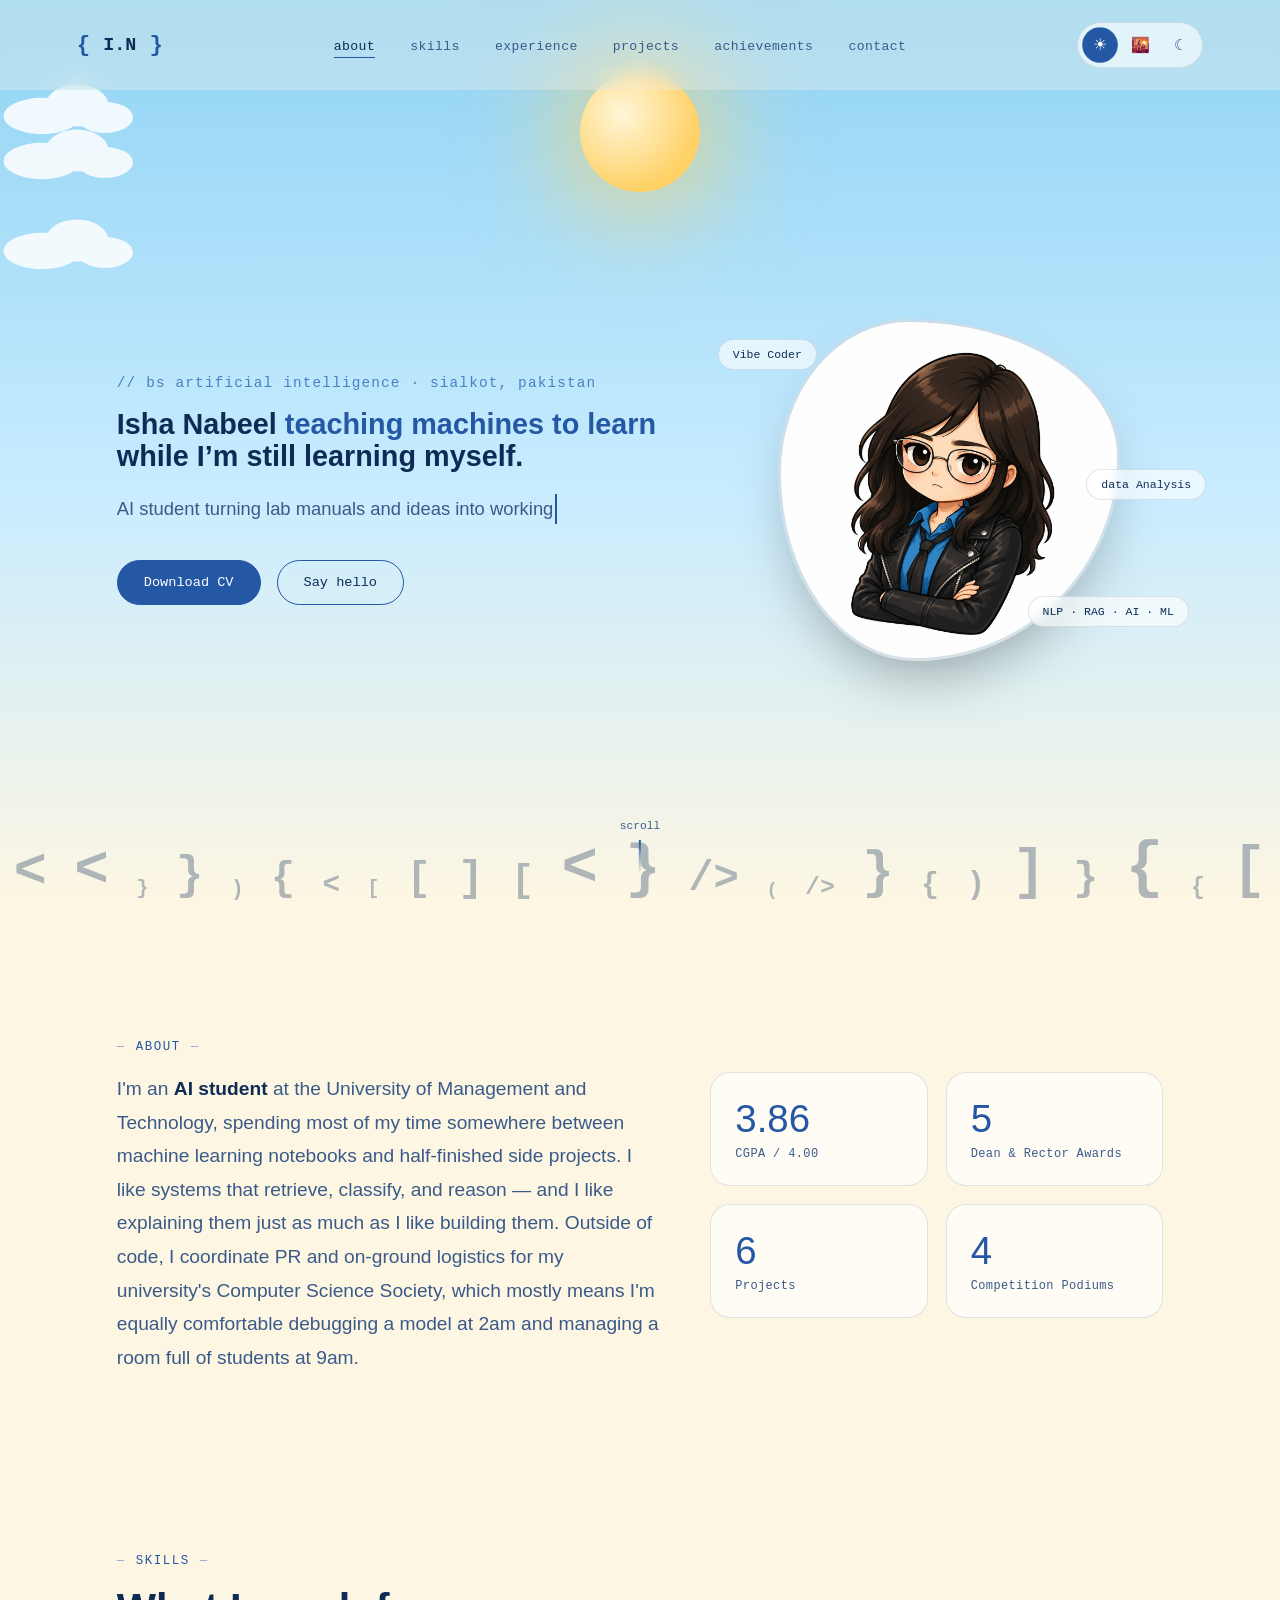
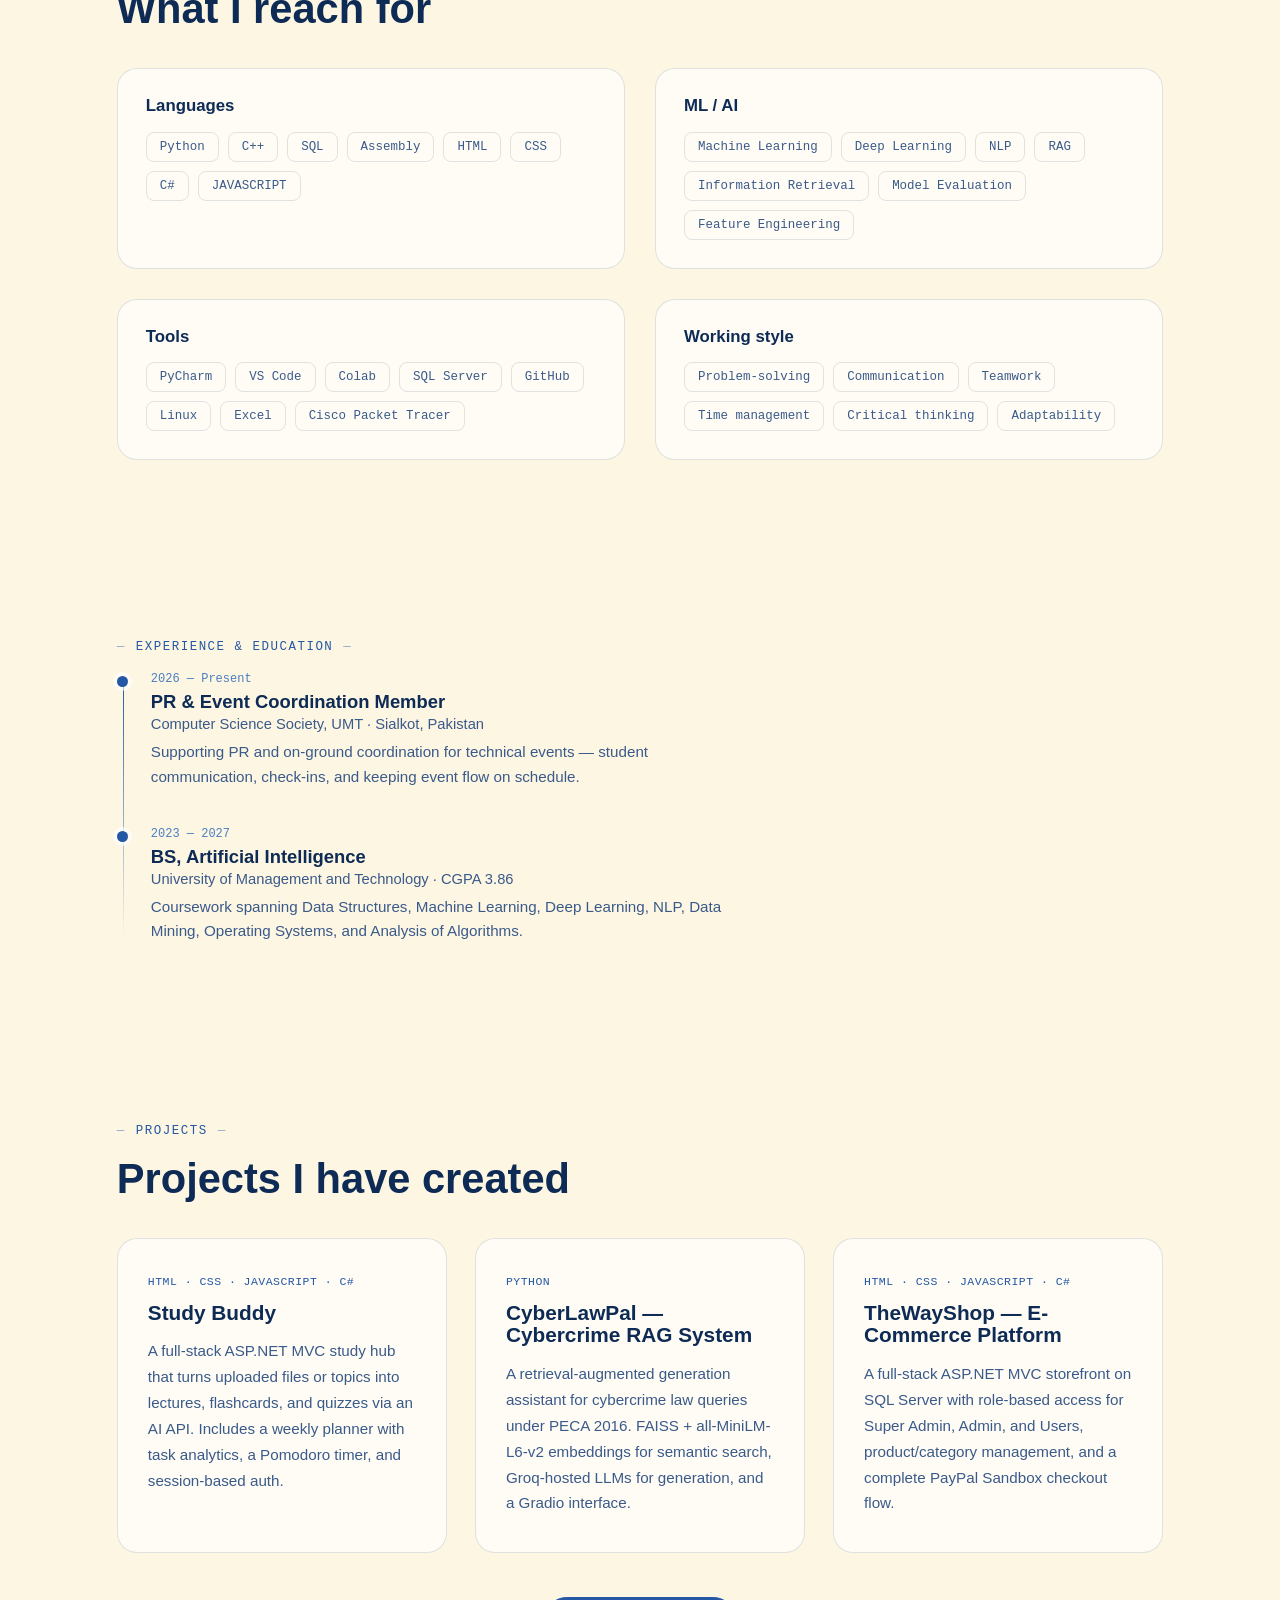
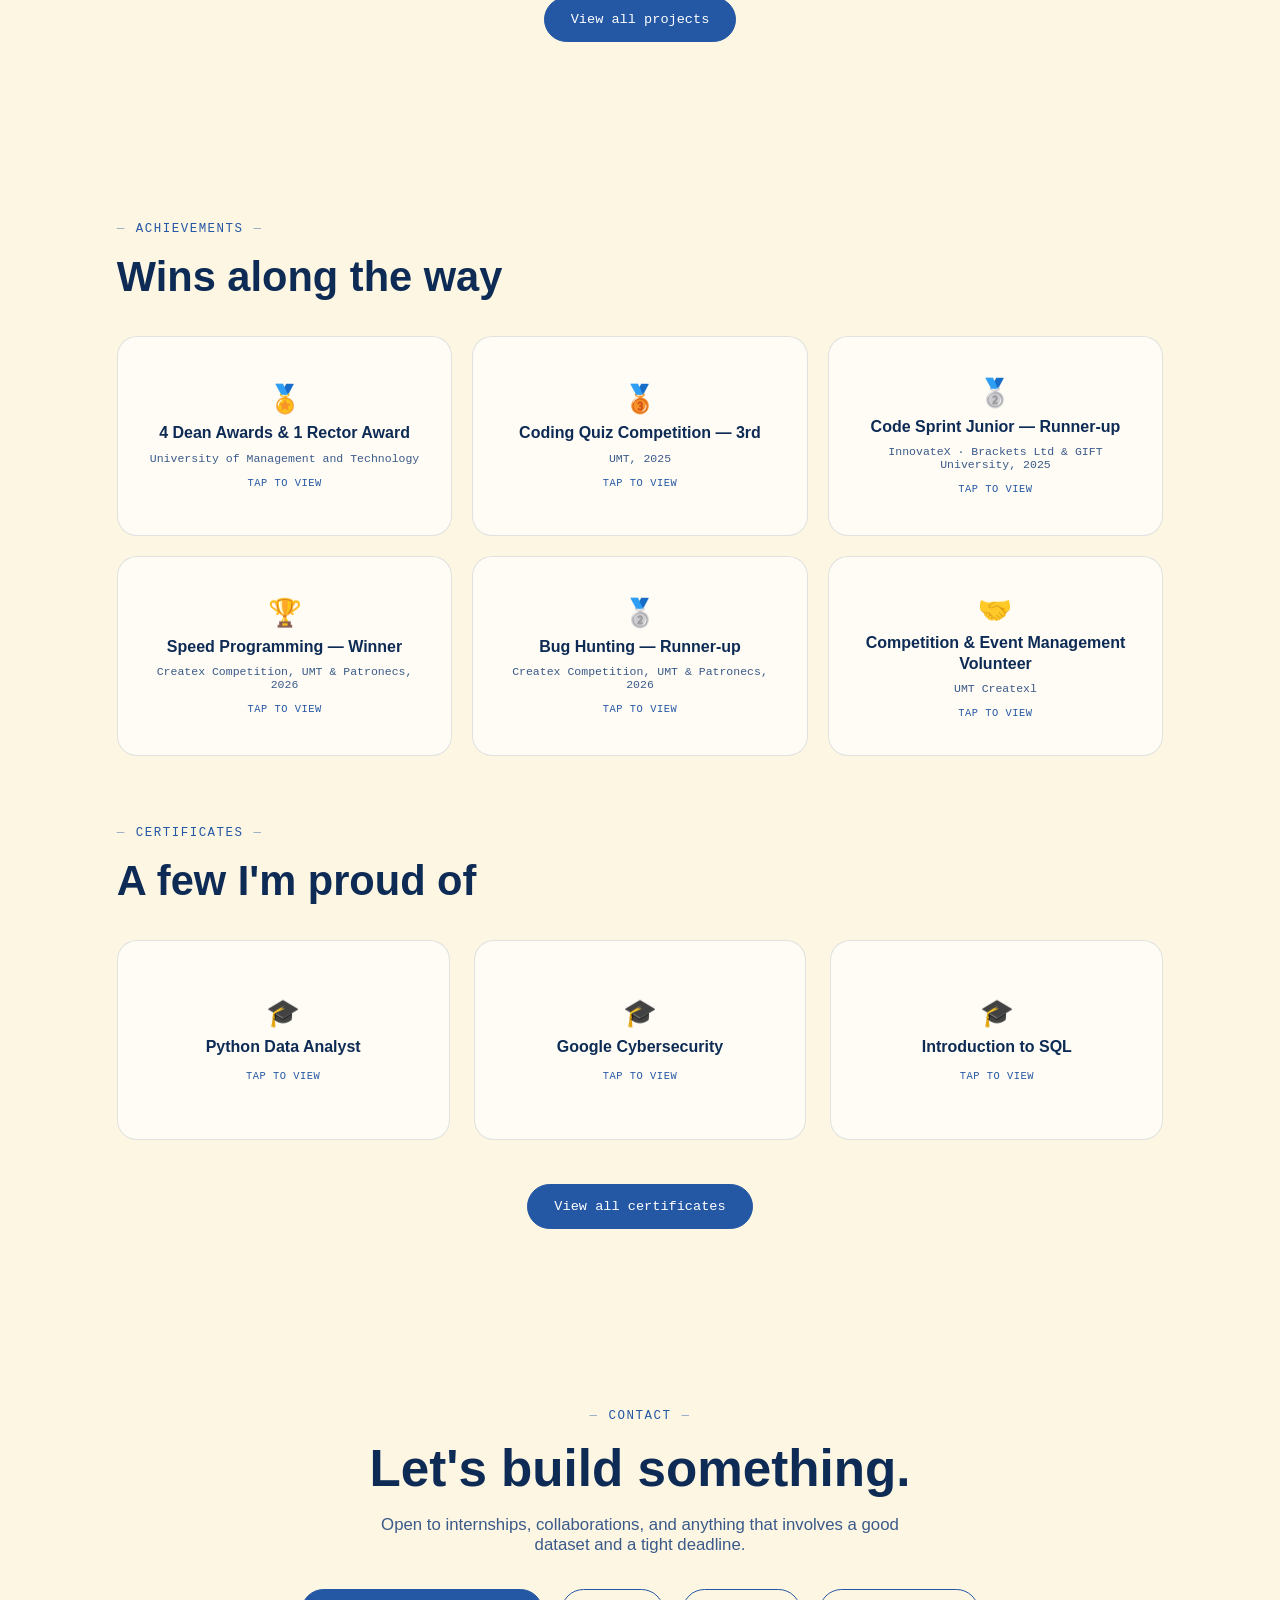
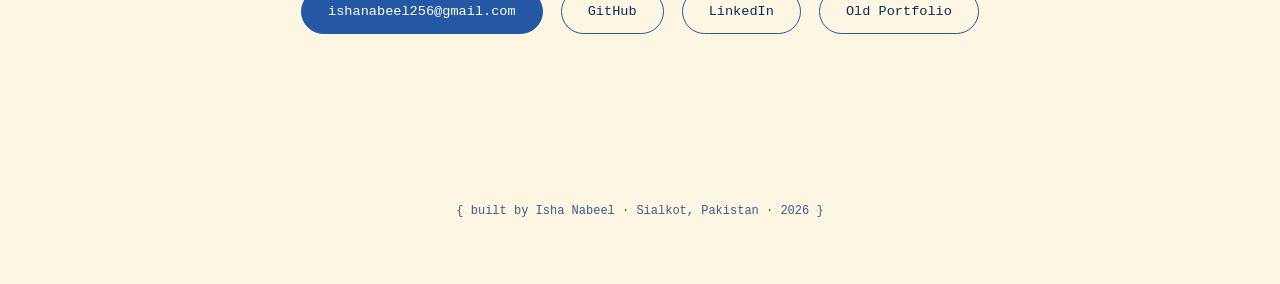
==== commit 24702450: "Fix image source for Python Data Analyst certificate" ====
--- a/index.html
+++ b/index.html
@@ -278,7 +278,7 @@
             <span class="flip-hint">tap to view</span>
           </div>
           <div class="flip-card-back">
-            <img src="assets/certificates/Python data analyst.jpg" alt="Python Data Analyst certificate" onerror="this.style.display='none'; this.nextElementSibling.style.display='flex';">
+            <img src="assets/certificates/Pythondataanalyst.jpg" alt="Python Data Analyst certificate" onerror="this.style.display='none'; this.nextElementSibling.style.display='flex';">
             <div class="img-placeholder">Add certificate<br><span>assets/certificates/python-data-analyst.jpg</span></div>
           </div>
         </div>
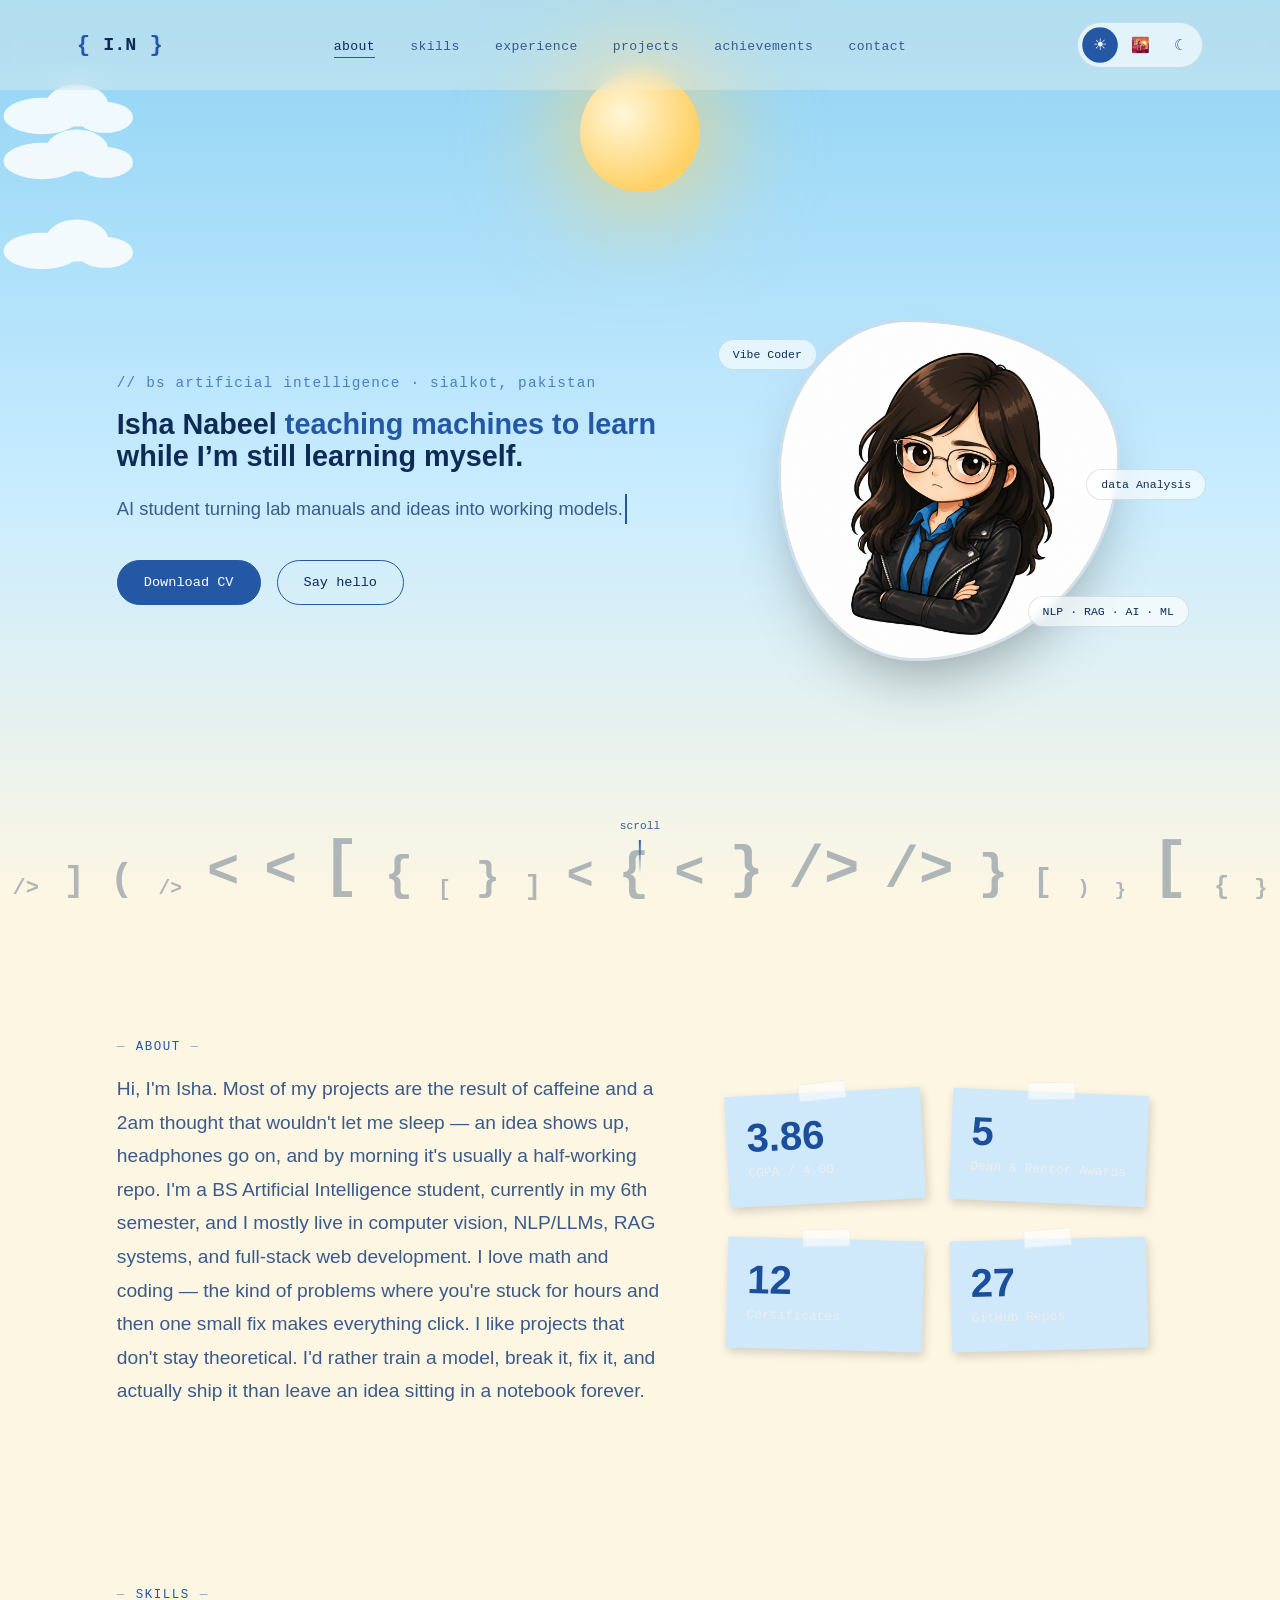
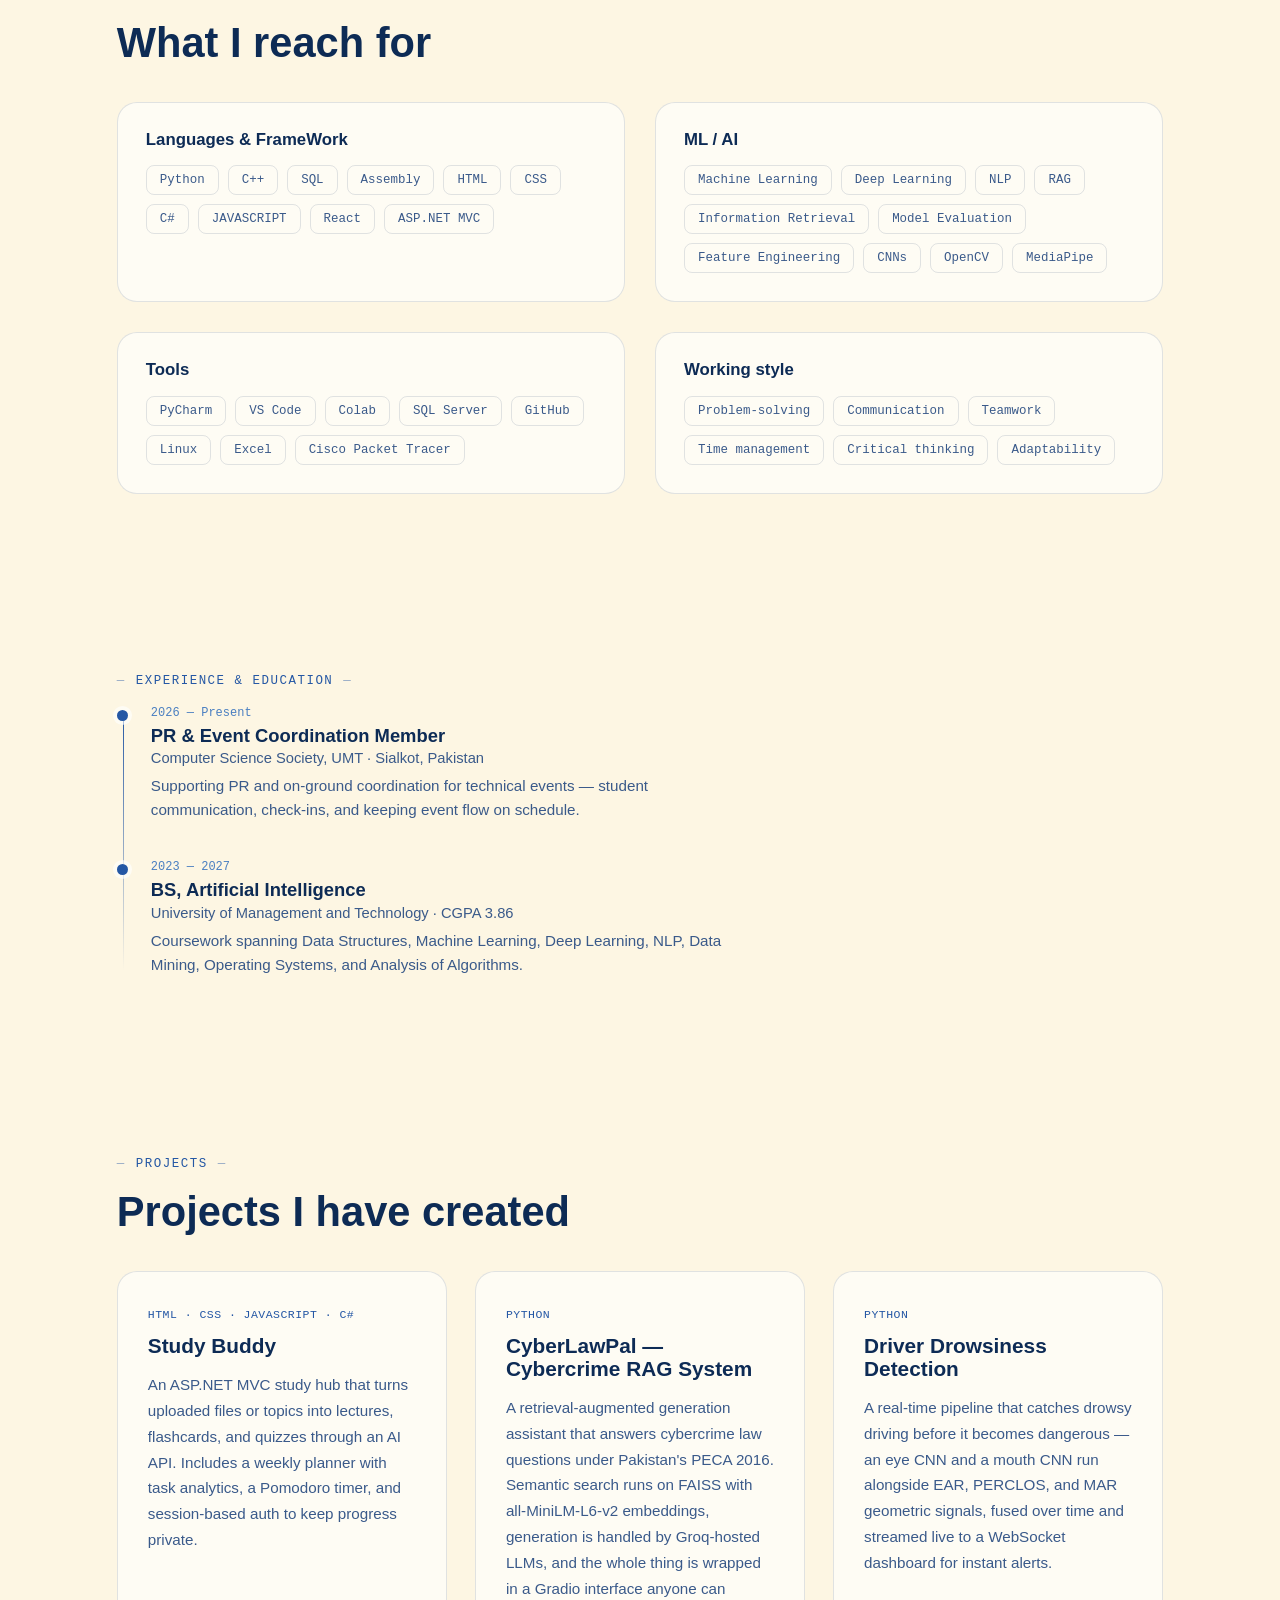
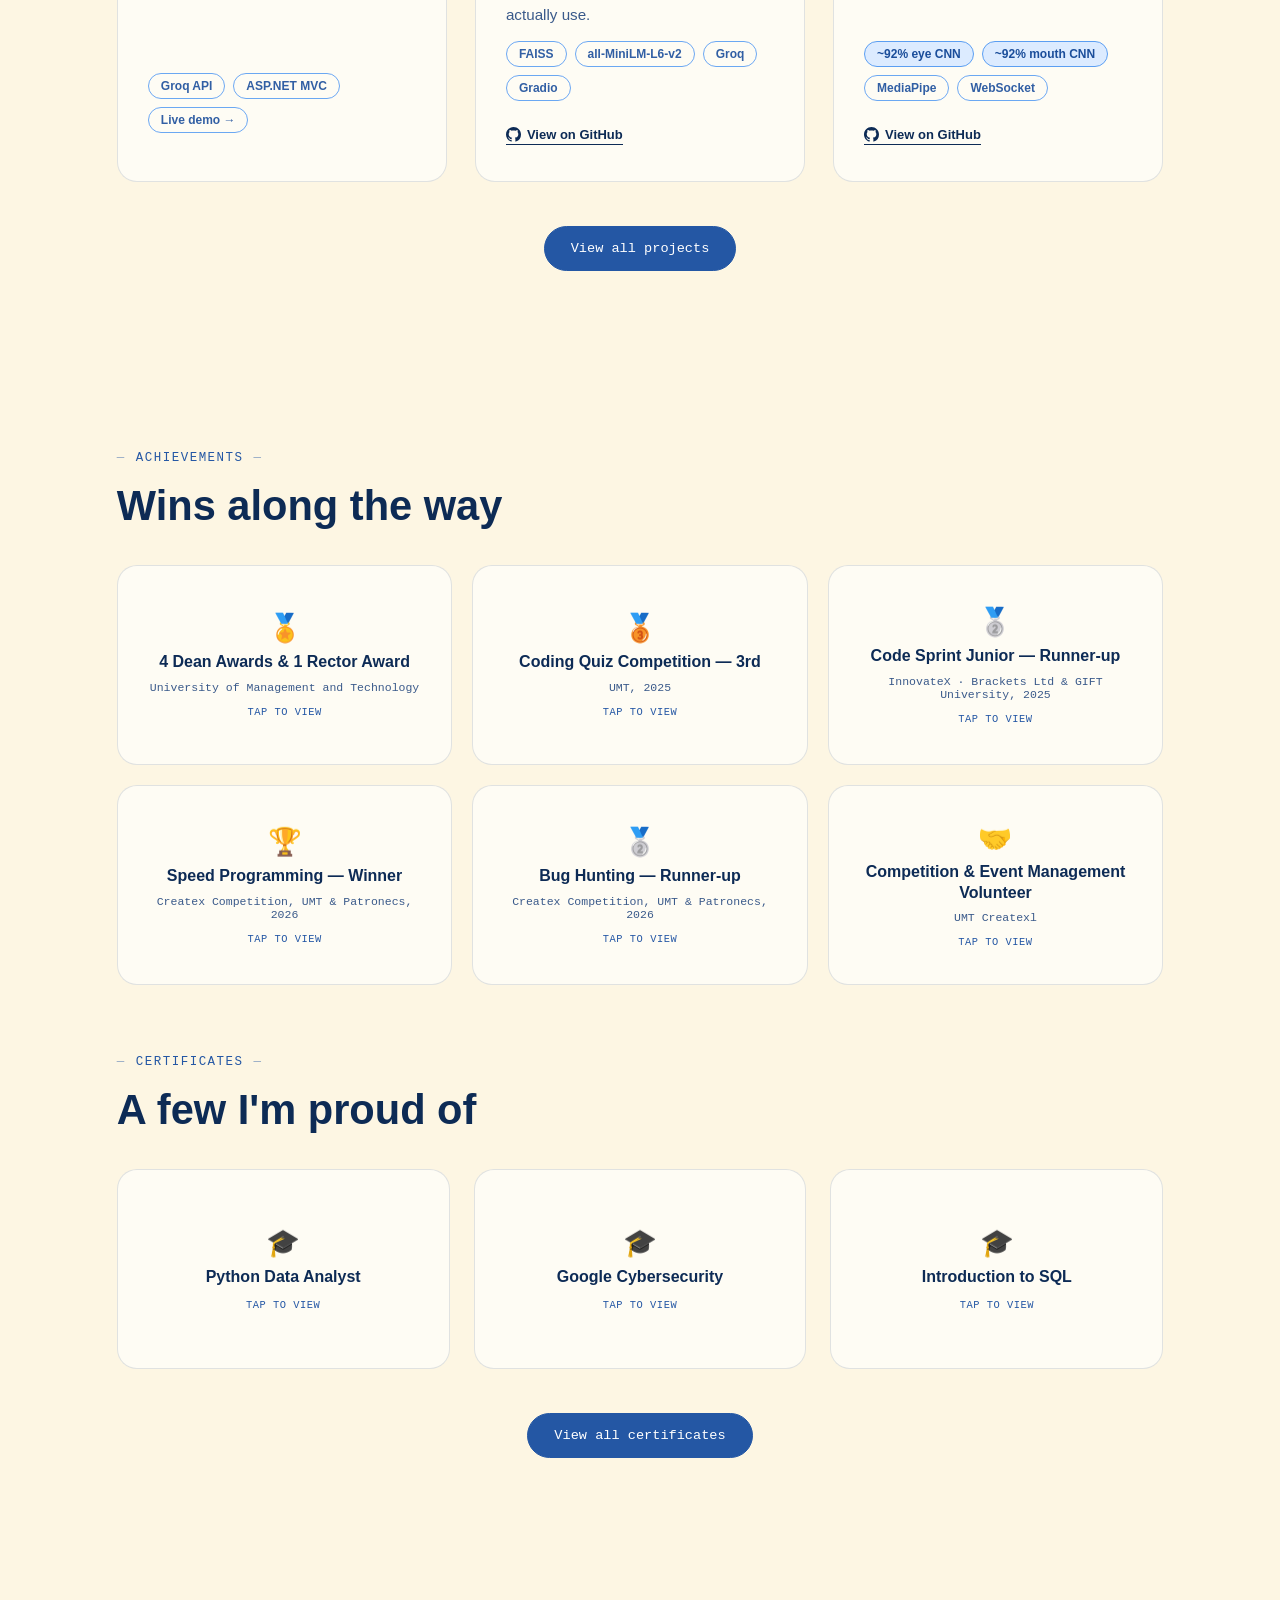
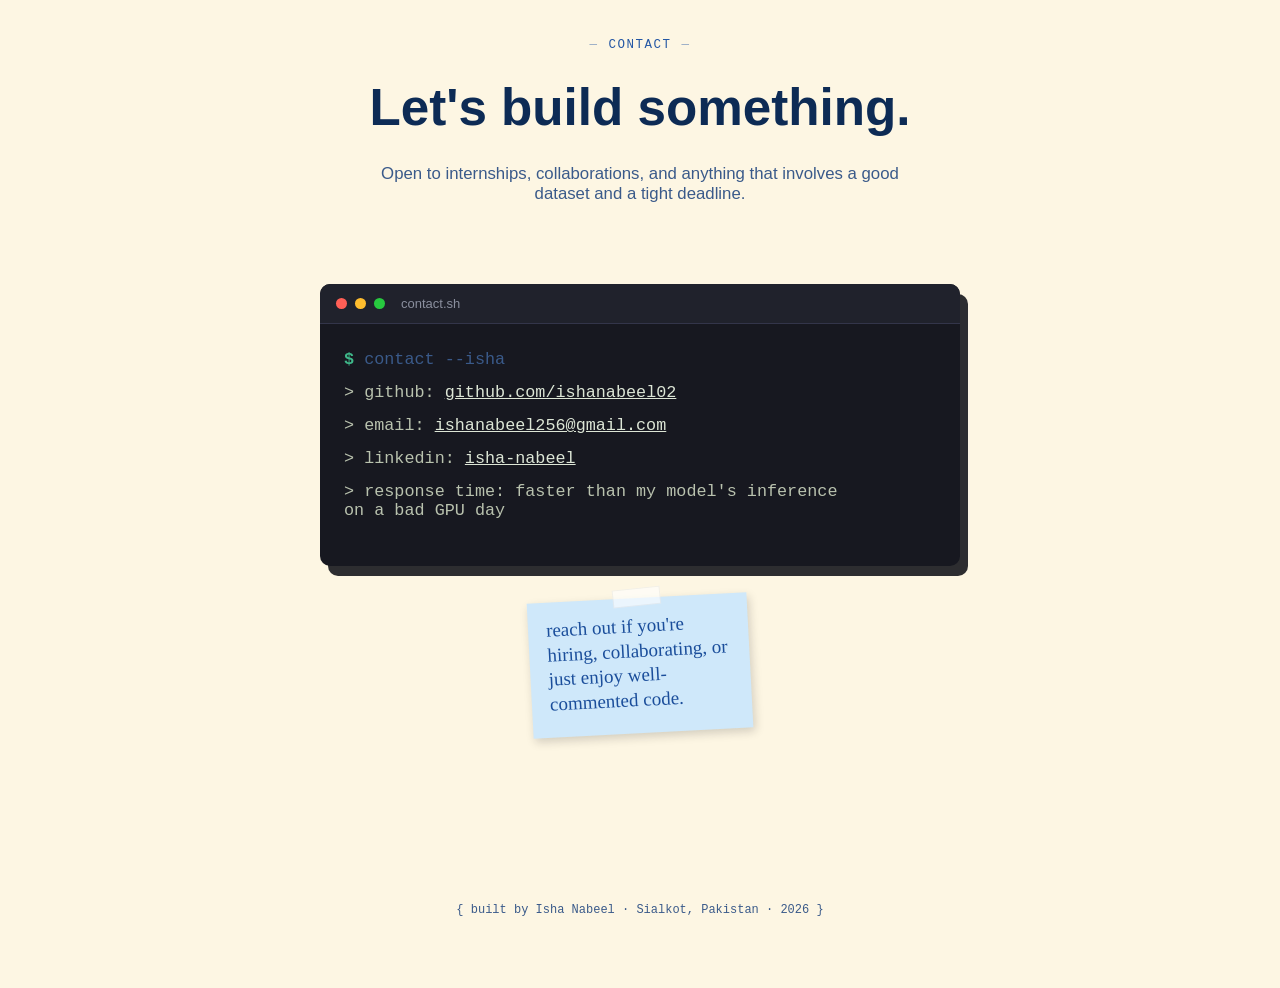
==== commit a5849a1d: "second commit" ====
--- a/index.html
+++ b/index.html
@@ -77,19 +77,30 @@
     <div class="eyebrow">about</div>
     <div class="about-grid">
       <p class="lede reveal">
-        I'm an <strong>AI student</strong> at the University of Management and Technology, spending most of my time
-        somewhere between machine learning notebooks and half-finished side projects. I like systems that retrieve,
-        classify, and reason &mdash; and I like explaining them just as much as I like building them.
-        Outside of code, I coordinate PR and on-ground logistics for my university's Computer Science Society,
-        which mostly means I'm equally comfortable debugging a model at 2am and managing a room full of students at 9am.
+        Hi, I'm Isha. Most of my projects are the result of caffeine and a 2am thought that wouldn't let me sleep — an idea shows up, headphones go on, and by morning it's usually a half-working repo.
+        I'm a BS Artificial Intelligence student, currently in my 6th semester, and I mostly live in computer vision, NLP/LLMs, RAG systems, and full-stack web development. I love math and coding — the kind of problems where you're stuck for hours and then one small fix makes everything click.
+        I like projects that don't stay theoretical. I'd rather train a model, break it, fix it, and actually ship it than leave an idea sitting in a notebook forever.
       </p>
-      <div class="stats reveal">
-        <div class="stat-card"><div class="stat-num" data-count="3.86">0</div><div class="stat-label">CGPA / 4.00</div></div>
-        <div class="stat-card"><div class="stat-num" data-count="5">0</div><div class="stat-label">Dean &amp; Rector Awards</div></div>
-        <div class="stat-card"><div class="stat-num" data-count="6">0</div><div class="stat-label">Projects</div></div>
-        <div class="stat-card"><div class="stat-num" data-count="4">0</div><div class="stat-label">Competition Podiums</div></div>
-      </div>
-    </div>
+    <div class="stats-notes">
+      <div class="stat-sticky yellow rot-l">
+        <div class="stat-num" data-count="3.86">0</div>
+        <div class="stat-lbl">CGPA / 4.00</div>
+      </div>
+      <div class="stat-sticky blue rot-r">
+        <div class="stat-num" data-count="5">0</div>
+        <div class="stat-lbl">Dean &amp; Rector Awards</div>
+      </div>
+      <div class="stat-sticky pink rot-r-sm">
+        <div class="stat-num" data-count="12">0</div>
+        <div class="stat-lbl">Certificates</div>
+      </div>
+      <div class="stat-sticky yellow rot-l-sm">
+        <div class="stat-num" data-count="27">0</div>
+        <div class="stat-lbl">GitHub Repos</div>
+      </div>
+    </div>
+    </div>
+  
   </section>
 
   <!-- SKILLS -->
@@ -98,11 +109,12 @@
     <h2 class="section-title reveal">What I reach for</h2>
     <div class="skill-groups">
       <div class="skill-group reveal">
-        <h3>Languages</h3>
+        <h3>Languages & FrameWork</h3>
         <div class="tag-cloud">
-          <span class="tag">Python</span><span class="tag">C++</span><span class="tag">SQL</span>
-          <span class="tag">Assembly</span><span class="tag">HTML</span><span class="tag">CSS</span>
-          <span class="tag">C#</span> <span class="tag">JAVASCRIPT</span>
+            <span class="tag">Python</span><span class="tag">C++</span><span class="tag">SQL</span>
+            <span class="tag">Assembly</span><span class="tag">HTML</span><span class="tag">CSS</span>
+            <span class="tag">C#</span><span class="tag">JAVASCRIPT</span>
+            <span class="tag">React</span><span class="tag">ASP.NET MVC</span>
         </div>
       </div>
       <div class="skill-group reveal">
@@ -111,6 +123,9 @@
           <span class="tag">Machine Learning</span><span class="tag">Deep Learning</span><span class="tag">NLP</span>
           <span class="tag">RAG</span><span class="tag">Information Retrieval</span><span class="tag">Model Evaluation</span>
           <span class="tag">Feature Engineering</span>
+          <span class="tag">CNNs</span>
+          <span class="tag">OpenCV</span>
+          <span class="tag">MediaPipe</span>
         </div>
       </div>
       <div class="skill-group reveal">
@@ -151,30 +166,59 @@
   </section>
 
   <!-- PROJECTS (featured, 3 of 6) -->
-  <section id="projects">
-    <div class="eyebrow">projects</div>
-    <h2 class="section-title reveal">Projects I have created</h2>
-    <div class="project-grid">
-      <div class="project-card reveal">
-        <div class="project-stack">HTML · CSS · JAVASCRIPT · C#</div>
-        <h3>Study Buddy</h3>
-        <p>A full-stack ASP.NET MVC study hub that turns uploaded files or topics into lectures, flashcards, and quizzes via an AI API. Includes a weekly planner with task analytics, a Pomodoro timer, and session-based auth.</p>
-      </div>
-      <div class="project-card reveal">
-        <div class="project-stack">PYTHON</div>
-        <h3>CyberLawPal — Cybercrime RAG System</h3>
-        <p>A retrieval-augmented generation assistant for cybercrime law queries under PECA 2016. FAISS + all-MiniLM-L6-v2 embeddings for semantic search, Groq-hosted LLMs for generation, and a Gradio interface.</p>
-      </div>
-      <div class="project-card reveal">
-        <div class="project-stack">HTML · CSS · JAVASCRIPT · C#</div>
-        <h3>TheWayShop — E-Commerce Platform</h3>
-        <p>A full-stack ASP.NET MVC storefront on SQL Server with role-based access for Super Admin, Admin, and Users, product/category management, and a complete PayPal Sandbox checkout flow.</p>
-      </div>
-    </div>
-    <div class="view-all-wrap">
-      <a href="projects.html" class="btn primary">View all projects</a>
-    </div>
-  </section>
+<section id="projects">
+  <div class="eyebrow">projects</div>
+  <h2 class="section-title reveal">Projects I have created</h2>
+  <div class="project-grid">
+
+     <a href="https://studybuddyy.somee.com" target="_blank" rel="noopener" class="project-card reveal project-card-link">
+      <div class="project-stack">HTML · CSS · JAVASCRIPT · C#</div>
+      <h3>Study Buddy</h3>
+      <p>An ASP.NET MVC study hub that turns uploaded files or topics into lectures, flashcards, and quizzes through an AI API. Includes a weekly planner with task analytics, a Pomodoro timer, and session-based auth to keep progress private.</p>
+      <div class="badge-row">
+        <span class="badge-oval">Groq API</span>
+        <span class="badge-oval">ASP.NET MVC</span>
+        <span class="badge-oval">Live demo →</span>
+      </div>
+    </a>
+
+   <div class="project-card reveal">
+      <div class="project-stack">PYTHON</div>
+      <h3>CyberLawPal — Cybercrime RAG System</h3>
+      <p>A retrieval-augmented generation assistant that answers cybercrime law questions under Pakistan's PECA 2016. Semantic search runs on FAISS with all-MiniLM-L6-v2 embeddings, generation is handled by Groq-hosted LLMs, and the whole thing is wrapped in a Gradio interface anyone can actually use.</p>
+      <div class="badge-row">
+        <span class="badge-oval">FAISS</span>
+        <span class="badge-oval">all-MiniLM-L6-v2</span>
+        <span class="badge-oval">Groq</span>
+        <span class="badge-oval">Gradio</span>
+      </div>
+      <a class="github-link" href="https://github.com/ishanabeel02/Cyberlawpal" target="_blank" rel="noopener">
+        <svg class="gh-icon" viewBox="0 0 16 16" aria-hidden="true"><path d="M8 0C3.58 0 0 3.58 0 8c0 3.54 2.29 6.53 5.47 7.59.4.07.55-.17.55-.38 0-.19-.01-.82-.01-1.49-2.01.37-2.53-.49-2.69-.94-.09-.23-.48-.94-.82-1.13-.28-.15-.68-.52-.01-.53.63-.01 1.08.58 1.23.82.72 1.21 1.87.87 2.33.66.07-.52.28-.87.51-1.07-1.78-.2-3.64-.89-3.64-3.95 0-.87.31-1.59.82-2.15-.08-.2-.36-1.02.08-2.12 0 0 .67-.21 2.2.82.64-.18 1.32-.27 2-.27.68 0 1.36.09 2 .27 1.53-1.04 2.2-.82 2.2-.82.44 1.1.16 1.92.08 2.12.51.56.82 1.27.82 2.15 0 3.07-1.87 3.75-3.65 3.95.29.25.54.73.54 1.48 0 1.07-.01 1.93-.01 2.2 0 .21.15.46.55.38A8.01 8.01 0 0 0 16 8c0-4.42-3.58-8-8-8Z"/></svg>
+        View on GitHub
+      </a>
+    </div>
+
+    <div class="project-card reveal">
+      <div class="project-stack">PYTHON</div>
+      <h3>Driver Drowsiness Detection</h3>
+      <p>A real-time pipeline that catches drowsy driving before it becomes dangerous — an eye CNN and a mouth CNN run alongside EAR, PERCLOS, and MAR geometric signals, fused over time and streamed live to a WebSocket dashboard for instant alerts.</p>
+      <div class="badge-row">
+          <span class="badge-accuracy">~92% eye CNN</span>
+          <span class="badge-accuracy">~92% mouth CNN</span>
+          <span class="badge-oval">MediaPipe</span>
+          <span class="badge-oval">WebSocket</span>
+      </div>
+      <a class="github-link" href="https://github.com/ishanabeel02/FakeNewsDetection"" target="_blank" rel="noopener">
+        <svg class="gh-icon" viewBox="0 0 16 16" aria-hidden="true"><path d="M8 0C3.58 0 0 3.58 0 8c0 3.54 2.29 6.53 5.47 7.59.4.07.55-.17.55-.38 0-.19-.01-.82-.01-1.49-2.01.37-2.53-.49-2.69-.94-.09-.23-.48-.94-.82-1.13-.28-.15-.68-.52-.01-.53.63-.01 1.08.58 1.23.82.72 1.21 1.87.87 2.33.66.07-.52.28-.87.51-1.07-1.78-.2-3.64-.89-3.64-3.95 0-.87.31-1.59.82-2.15-.08-.2-.36-1.02.08-2.12 0 0 .67-.21 2.2.82.64-.18 1.32-.27 2-.27.68 0 1.36.09 2 .27 1.53-1.04 2.2-.82 2.2-.82.44 1.1.16 1.92.08 2.12.51.56.82 1.27.82 2.15 0 3.07-1.87 3.75-3.65 3.95.29.25.54.73.54 1.48 0 1.07-.01 1.93-.01 2.2 0 .21.15.46.55.38A8.01 8.01 0 0 0 16 8c0-4.42-3.58-8-8-8Z"/></svg>
+        View on GitHub
+      </a>
+    </div>
+
+  </div>
+  <div class="view-all-wrap">
+    <a href="projects.html" class="btn primary">View all projects</a>
+  </div>
+</section>
 
   <!-- ACHIEVEMENTS + CERTIFICATES -->
   <section id="achievements">
@@ -278,7 +322,7 @@
             <span class="flip-hint">tap to view</span>
           </div>
           <div class="flip-card-back">
-            <img src="assets/certificates/Pythondataanalyst.jpg" alt="Python Data Analyst certificate" onerror="this.style.display='none'; this.nextElementSibling.style.display='flex';">
+            <img src="assets/certificates/python data analyst.jpg" alt="Python Data Analyst certificate" onerror="this.style.display='none'; this.nextElementSibling.style.display='flex';">
             <div class="img-placeholder">Add certificate<br><span>assets/certificates/python-data-analyst.jpg</span></div>
           </div>
         </div>
@@ -315,20 +359,37 @@
     </div>
   </section>
 
-  <!-- CONTACT -->
-  <section id="contact">
-    <div class="contact-wrap">
-      <div class="eyebrow" style="justify-content:center;">contact</div>
-      <h2 class="reveal">Let's build something.</h2>
-      <p class="reveal">Open to internships, collaborations, and anything that involves a good dataset and a tight deadline.</p>
-      <div class="contact-links reveal">
-        <a href="mailto:ishanabeel256@gmail.com" class="btn primary">ishanabeel256@gmail.com</a>
-        <a href="https://github.com/ishanabeel02" target="_blank" class="btn ghost">GitHub</a>
-        <a href="https://linkedin.com/in/isha-nabeel-bb0a51216" target="_blank" class="btn ghost">LinkedIn</a>
-        <a href="https://ishanabeel02.github.io/MyPortfolio/" target="_blank" class="btn ghost">Old Portfolio</a>
-      </div>
-    </div>
-  </section>
+<!-- CONTACT -->
+<section id="contact">
+
+  <div class="contact-wrap">
+    <div class="eyebrow" style="justify-content:center;">contact</div>
+    <h2 class="reveal">Let's build something.</h2>
+    <p class="reveal">Open to internships, collaborations, and anything that involves a good dataset and a tight deadline.</p>
+
+    <div class="terminal-row reveal">
+      <div class="terminal">
+        <div class="bar">
+          <span class="dot r"></span><span class="dot y"></span><span class="dot g"></span>
+          <span class="title">contact.sh</span>
+        </div>
+        <div class="body">
+          <p class="line"><span class="prompt">$</span> contact --isha</p>
+          <p class="line out">&gt; github: <a href="https://github.com/ishanabeel02" target="_blank" rel="noopener" class="term-link">github.com/ishanabeel02</a></p>
+          <p class="line out">&gt; email: <a href="mailto:ishanabeel256@gmail.com" class="term-link">ishanabeel256@gmail.com</a></p>
+          <p class="line out">&gt; linkedin: <a href="https://linkedin.com/in/isha-nabeel-bb0a51216" target="_blank" rel="noopener" class="term-link">isha-nabeel</a></p>
+          <p class="line out">&gt; response time: faster than my model's inference on a bad GPU day</p>
+        </div>
+      </div>
+
+      <div class="sticky blue">
+        reach out if you're hiring, collaborating, or just enjoy well-commented code.
+      </div>
+    </div>
+  </div>
+</section>
+
+
 
   <footer>{ built by Isha Nabeel · Sialkot, Pakistan · <span id="year"></span> }</footer>
 </main>
--- a/css/style.css
+++ b/css/style.css
@@ -30,6 +30,12 @@
   --card-bg: rgba(255,255,255,0.62);
   --card-border: rgba(13,43,85,0.12);
   --glow: #ffd166;
+  --sticky-bg:#CFE8FA;
+  --sticky-text:#1B4E9B;
+  --sticky-tape: rgba(255,255,255,0.6);
+    --badge-bg:#DCEBFF;
+  --badge-border:#5B9EF2;
+  --badge-text:#1B4E9B;
 }
 html[data-mode="evening"] {
   --sky-top:#3b2a5c;
@@ -42,6 +48,12 @@
   --card-bg: rgba(255,244,236,0.55);
   --card-border: rgba(44,27,61,0.15);
   --glow: #ff9d5c;
+  --sticky-bg:#FCE1F0;
+  --sticky-text:#9B1B5C;
+  --sticky-tape: rgba(255,255,255,0.5);
+  --badge-bg:#FCE1F0;
+  --badge-border:#F27CB0;
+  --badge-text:#9B1B5C;
 }
 html[data-mode="night"] {
   --sky-top:#050914;
@@ -54,7 +66,14 @@
   --card-bg: rgba(13,43,85,0.45);
   --card-border: rgba(168,200,232,0.18);
   --glow:#a8c8e8;
-}
+  --sticky-bg:#b6bec82e;
+  --sticky-text:#ffffff;
+  --sticky-tape: rgba(166, 150, 150, 0.15);
+  --badge-bg: rgba(168,200,232,0.12);
+  --badge-border:#a8c8e8;
+  --badge-text:#eaf1fb;
+}
+
 
 /* ============ SKY BACKDROP ============ */
 .sky {
@@ -120,8 +139,6 @@
 }
 .mode-toggle button.active{ background:var(--accent); color:#fff; transform:scale(1.05); }
 .mode-toggle button:hover{ transform:scale(1.1); }
-
-@media (max-width:820px){ nav ul{ display:none; } header{ padding:18px 5vw; } }
 
 /* ============ LAYOUT HELPERS ============ */
 section{ padding:140px 6vw 40px; max-width:1200px; margin:0 auto; position:relative; }
@@ -185,17 +202,57 @@
 @keyframes scrollLine{ 0%{ opacity:0; transform:scaleY(0.2); transform-origin:top;} 40%{opacity:1; transform:scaleY(1); transform-origin:top;} 100%{opacity:0; transform:scaleY(1); transform-origin:bottom;} }
 
 /* ============ ABOUT / STATS ============ */
+/* Stats render as sticky-note style cards, 2 per row, centered under the intro copy */
 .about-grid{ display:grid; grid-template-columns:1.2fr 1fr; gap:50px; align-items:start; }
 .lede{ font-size:1.2rem; line-height:1.75; color:var(--text-soft); }
 .lede strong{ color:var(--text); font-weight:600; }
-.stats{ display:grid; grid-template-columns:1fr 1fr; gap:18px; }
-.stat-card{
-  background:var(--card-bg); border:1px solid var(--card-border); border-radius:var(--radius); padding:24px;
-  transition:transform .3s ease, box-shadow .3s ease;
-}
-.stat-card:hover{ transform:translateY(-6px); box-shadow:0 20px 40px -18px rgba(0,0,0,0.3); }
-.stat-num{ font-family:var(--font-display); font-size:2.4rem; color:var(--accent); }
-.stat-label{ font-family:var(--font-mono); font-size:.75rem; color:var(--text-soft); margin-top:6px; letter-spacing:.03em; }
+
+.stats-notes{
+  display:grid;
+  grid-template-columns:repeat(2, minmax(160px, 1fr));
+  gap:36px 28px;
+  padding:20px 0;
+  max-width:640px;
+  margin:0 auto;
+}
+.stat-sticky{
+  padding:22px 20px 26px;
+  box-shadow:2px 4px 10px rgba(23,24,28,0.18);
+  position:relative;
+  font-family:'Space Grotesk', sans-serif;
+  background: var(--sticky-bg);
+  transition: background .8s ease;
+}
+.stat-sticky::before{
+  content:"";
+  position:absolute;
+  top:-10px; left:50%;
+  transform:translateX(-50%) rotate(-3deg);
+  width:46px; height:16px;
+  background: var(--sticky-tape);
+  border:1px solid rgba(0,0,0,0.05);
+}
+.stat-num{
+  font-size:40px;
+  font-weight:700;
+  color: var(--sticky-text);
+  line-height:1;
+  margin-bottom:8px;
+  transition: color .8s ease;
+}
+
+
+.rot-l{ transform:rotate(-3deg); }
+.rot-r{ transform:rotate(2.5deg); }
+.rot-l-sm{ transform:rotate(-1.5deg); }
+.rot-r-sm{ transform:rotate(1.5deg); }
+
+
+.stat-lbl{
+  font-family:var(--font-mono);
+  font-size:13px;
+  color:#edeeec;
+}
 
 /* ============ SKILLS ============ */
 .skill-groups{ display:grid; grid-template-columns:repeat(2,1fr); gap:30px; }
@@ -242,6 +299,54 @@
 .github-cta{ text-align:center; margin-top:70px; padding:50px 6vw; background:var(--card-bg); border:1px solid var(--card-border); border-radius:var(--radius); }
 .github-cta h3{ font-size:1.5rem; margin-bottom:12px; }
 .github-cta p{ color:var(--text-soft); margin-bottom:26px; }
+
+/* Project badges & links */
+.badge-row{
+  display:flex;
+  flex-wrap:wrap;
+  gap:8px;
+  align-items:center;
+  margin:14px 0 12px;
+}
+.badge-oval{
+  font-size:12px;
+  font-weight:600;
+  padding:5px 12px;
+  border-radius:999px;
+  border:1px solid var(--badge-border);
+  color: var(--badge-text);
+  opacity:0.9;
+  transition: border-color .8s ease, color .8s ease;
+}
+
+.badge-accuracy{
+  font-size:12px;
+  font-weight:600;
+  padding:5px 12px;
+  border-radius:999px;
+  border:1.5px solid var(--badge-border);
+  white-space:nowrap;
+  background: var(--badge-bg);
+  color: var(--badge-text);
+  transition: background .8s ease, border-color .8s ease, color .8s ease;
+}
+
+
+
+.github-link{
+  display:inline-flex;
+  align-items:center;
+  gap:6px;
+  margin-top:14px;
+  font-size:13px;
+  font-weight:600;
+  text-decoration:none;
+  border-bottom:1px solid currentColor;
+  padding-bottom:2px;
+  width:fit-content;
+}
+.github-link:hover{ opacity:0.7; }
+.gh-icon{ width:15px; height:15px; fill:currentColor; }
 
 /* ============ FLIP CARDS (certificates + achievements) ============ */
 .flip-grid{ display:grid; grid-template-columns:repeat(3,1fr); gap:24px; perspective:1200px; }
@@ -282,23 +387,103 @@
 .cert-pill{ font-family:var(--font-mono); font-size:.82rem; white-space:nowrap; padding:12px 22px; border-radius:999px; background:var(--card-bg); border:1px solid var(--card-border); color:var(--text); }
 
 /* ============ CONTACT ============ */
-.contact-wrap{ text-align:center; padding-bottom:100px; }
+.contact-wrap{
+  display:flex;
+  flex-direction:column;
+  align-items:center;
+  text-align:center;
+  gap:10px;
+  padding-bottom:100px;
+}
 .contact-wrap h2{ font-size:clamp(2rem,5vw,3.2rem); margin-bottom:18px; }
 .contact-wrap p{ color:var(--text-soft); max-width:520px; margin:0 auto 34px; font-size:1.05rem; }
 .contact-links{ display:flex; gap:18px; justify-content:center; flex-wrap:wrap; }
+
+/* row holding terminal + sticky note side by side */
+.terminal-row{
+  display:flex;
+  align-items:flex-end;
+  justify-content:center;
+  gap:32px;
+  margin-top:36px;
+  flex-wrap:wrap;
+}
+.terminal{
+  width:100%;
+  max-width:640px;
+  background:#171820;
+  color:#DDE6D6;
+  border-radius:10px;
+  overflow:hidden;
+  box-shadow:8px 10px 0 rgba(23,24,28,0.9);
+  text-align:left;
+}
+.terminal .bar{
+  display:flex;
+  align-items:center;
+  gap:8px;
+  padding:12px 16px;
+  background:#20222C;
+  border-bottom:1px solid #33354a;
+}
+.terminal .dot{ width:11px; height:11px; border-radius:50%; }
+.dot.r{ background:#FF5F56; }
+.dot.y{ background:#FFBD2E; }
+.dot.g{ background:#27C93F; }
+.terminal .title{ margin-left:8px; font-size:13px; color:#8A8F9E; }
+.terminal .body{ padding:26px 24px 32px; font-size:16px; }
+.terminal .line{ margin:0 0 14px; font-family:var(--font-mono); }
+.terminal .prompt{ color:#3FB88A; font-weight:600; }
+.terminal .out{ color:#B9C2AE; }
+.term-link{ color:#DDE6D6; text-decoration:underline; }
+
+/* sticky note — sits beside the terminal, not stacked full-width */
+.sticky{
+  background: var(--sticky-bg);
+  font-family:'Caveat', cursive;
+  font-size:19px;
+  line-height:1.3;
+  padding:16px 18px 20px;
+  width:220px;
+  flex-shrink:0;
+  box-shadow:2px 4px 10px rgba(23,24,28,0.18);
+  position:relative;
+  transform:rotate(-3deg);
+  text-align:left;
+  color: var(--sticky-text);
+  transition: background .8s ease, color .8s ease;
+}
+.sticky::before{
+  content:"";
+  position:absolute;
+  top:-10px; left:50%;
+  transform:translateX(-50%) rotate(-3deg);
+  width:46px; height:16px;
+  background: var(--sticky-tape);
+  border:1px solid rgba(0,0,0,0.05);
+}
+
 footer{ text-align:center; padding:30px 6vw 50px; font-family:var(--font-mono); font-size:.75rem; color:var(--text-soft); }
 
-@media(max-width:900px){
+/* ============ RESPONSIVE ============ */
+@media (max-width:900px){
   .hero-grid, .about-grid, .skill-groups{ grid-template-columns:1fr; }
   .project-grid, .flip-grid, .ach-grid{ grid-template-columns:1fr 1fr; }
   .hero{ padding-top:160px; }
   .hero-portrait{ order:-1; }
 }
-@media(max-width:560px){
+@media (max-width:820px){
+  nav ul{ display:none; }
+  header{ padding:18px 5vw; }
+}
+@media (max-width:760px){
+  .terminal-row{ flex-direction:column; align-items:center; }
+  .sticky{ width:100%; max-width:340px; }
+}
+@media (max-width:560px){
   .project-grid, .flip-grid, .ach-grid{ grid-template-columns:1fr; }
-  .stats{ grid-template-columns:1fr; }
 }
 
 @media (prefers-reduced-motion: reduce){
   *{ animation-duration:0.001ms !important; animation-iteration-count:1 !important; transition-duration:0.2s !important; }
-}
+}
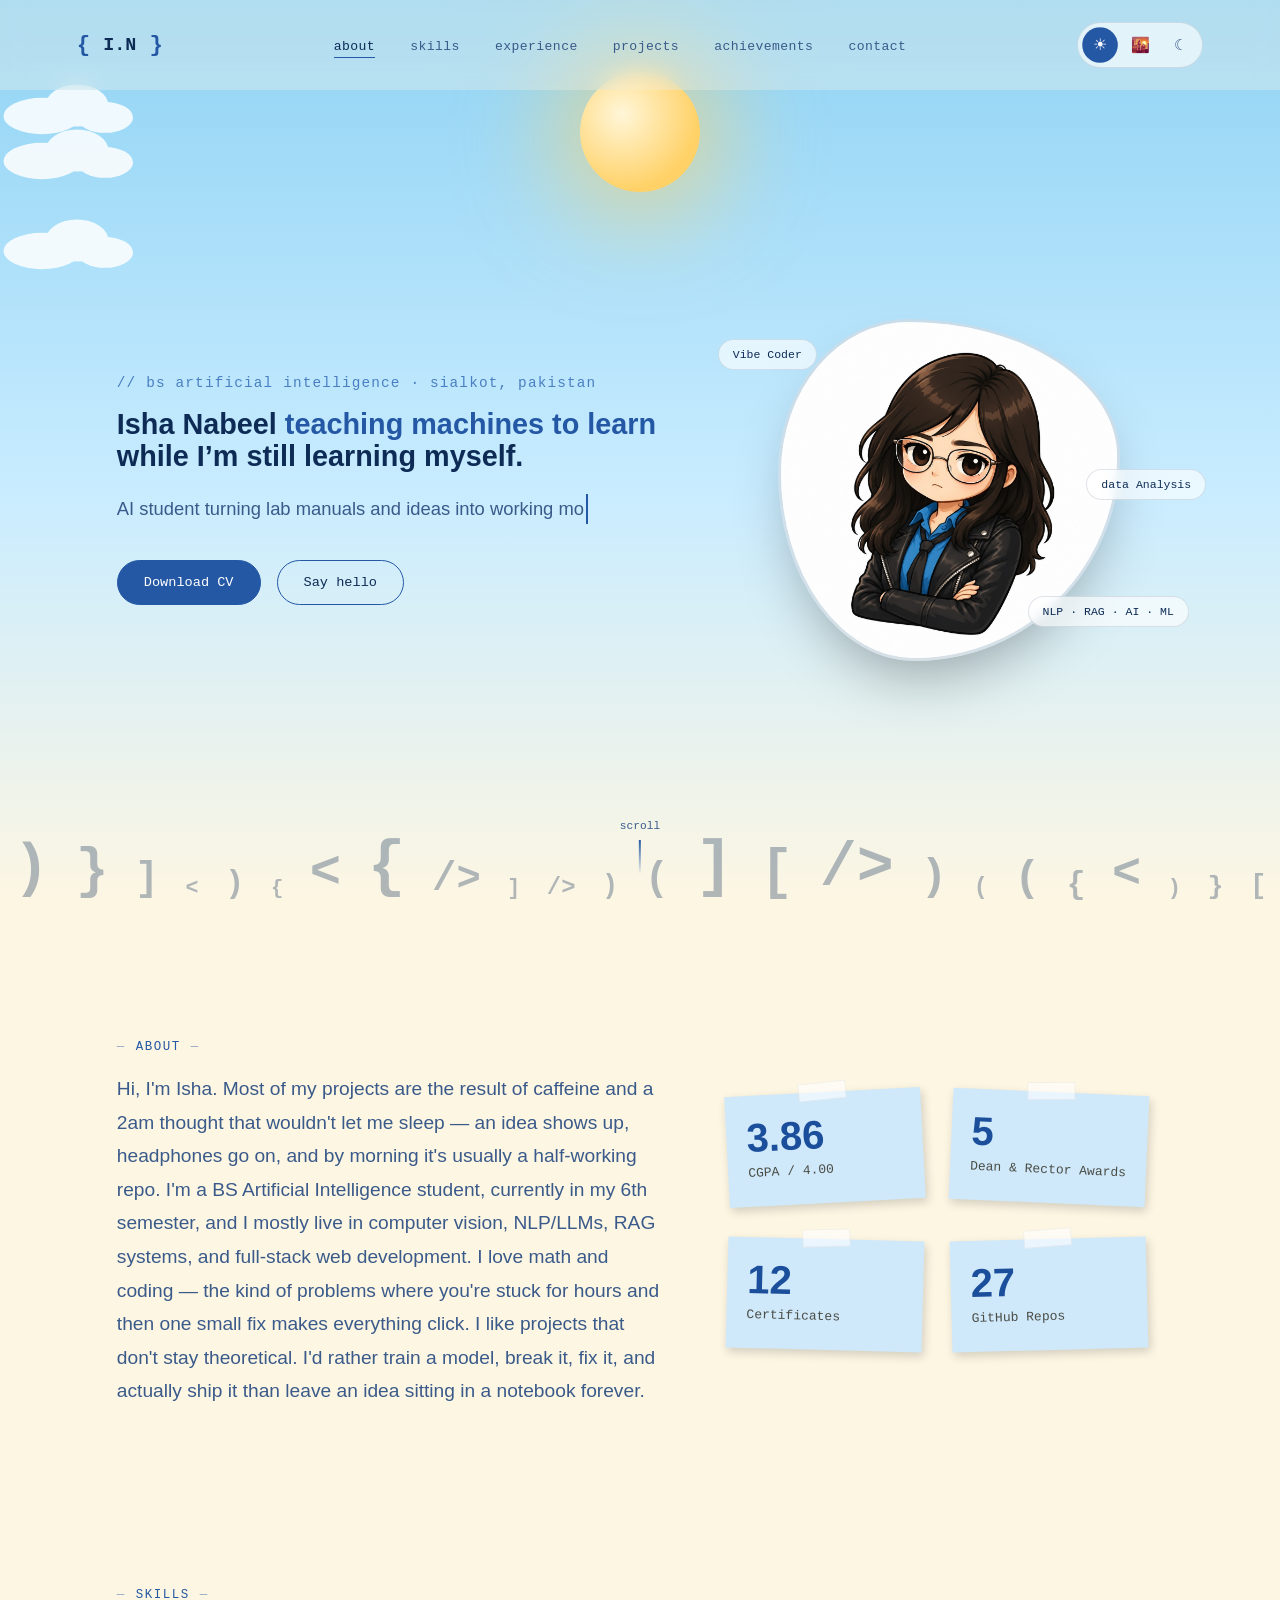
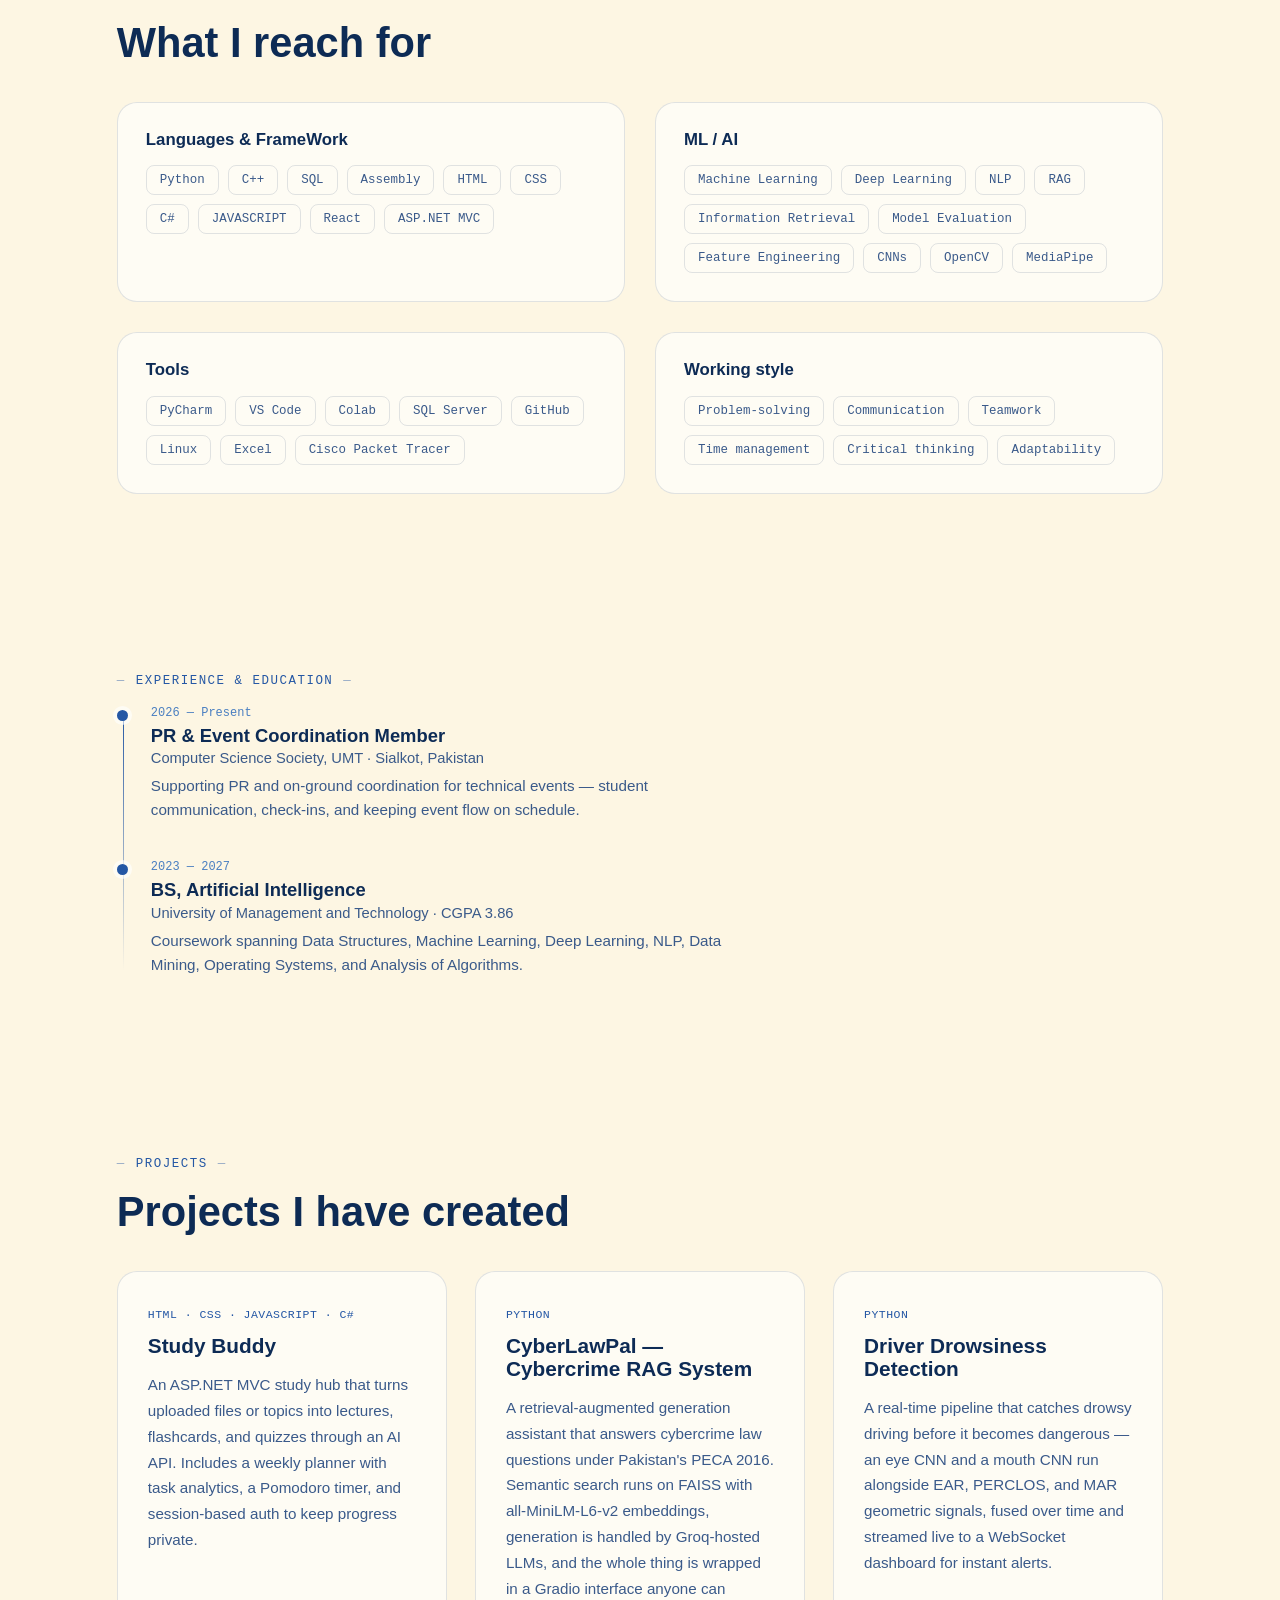
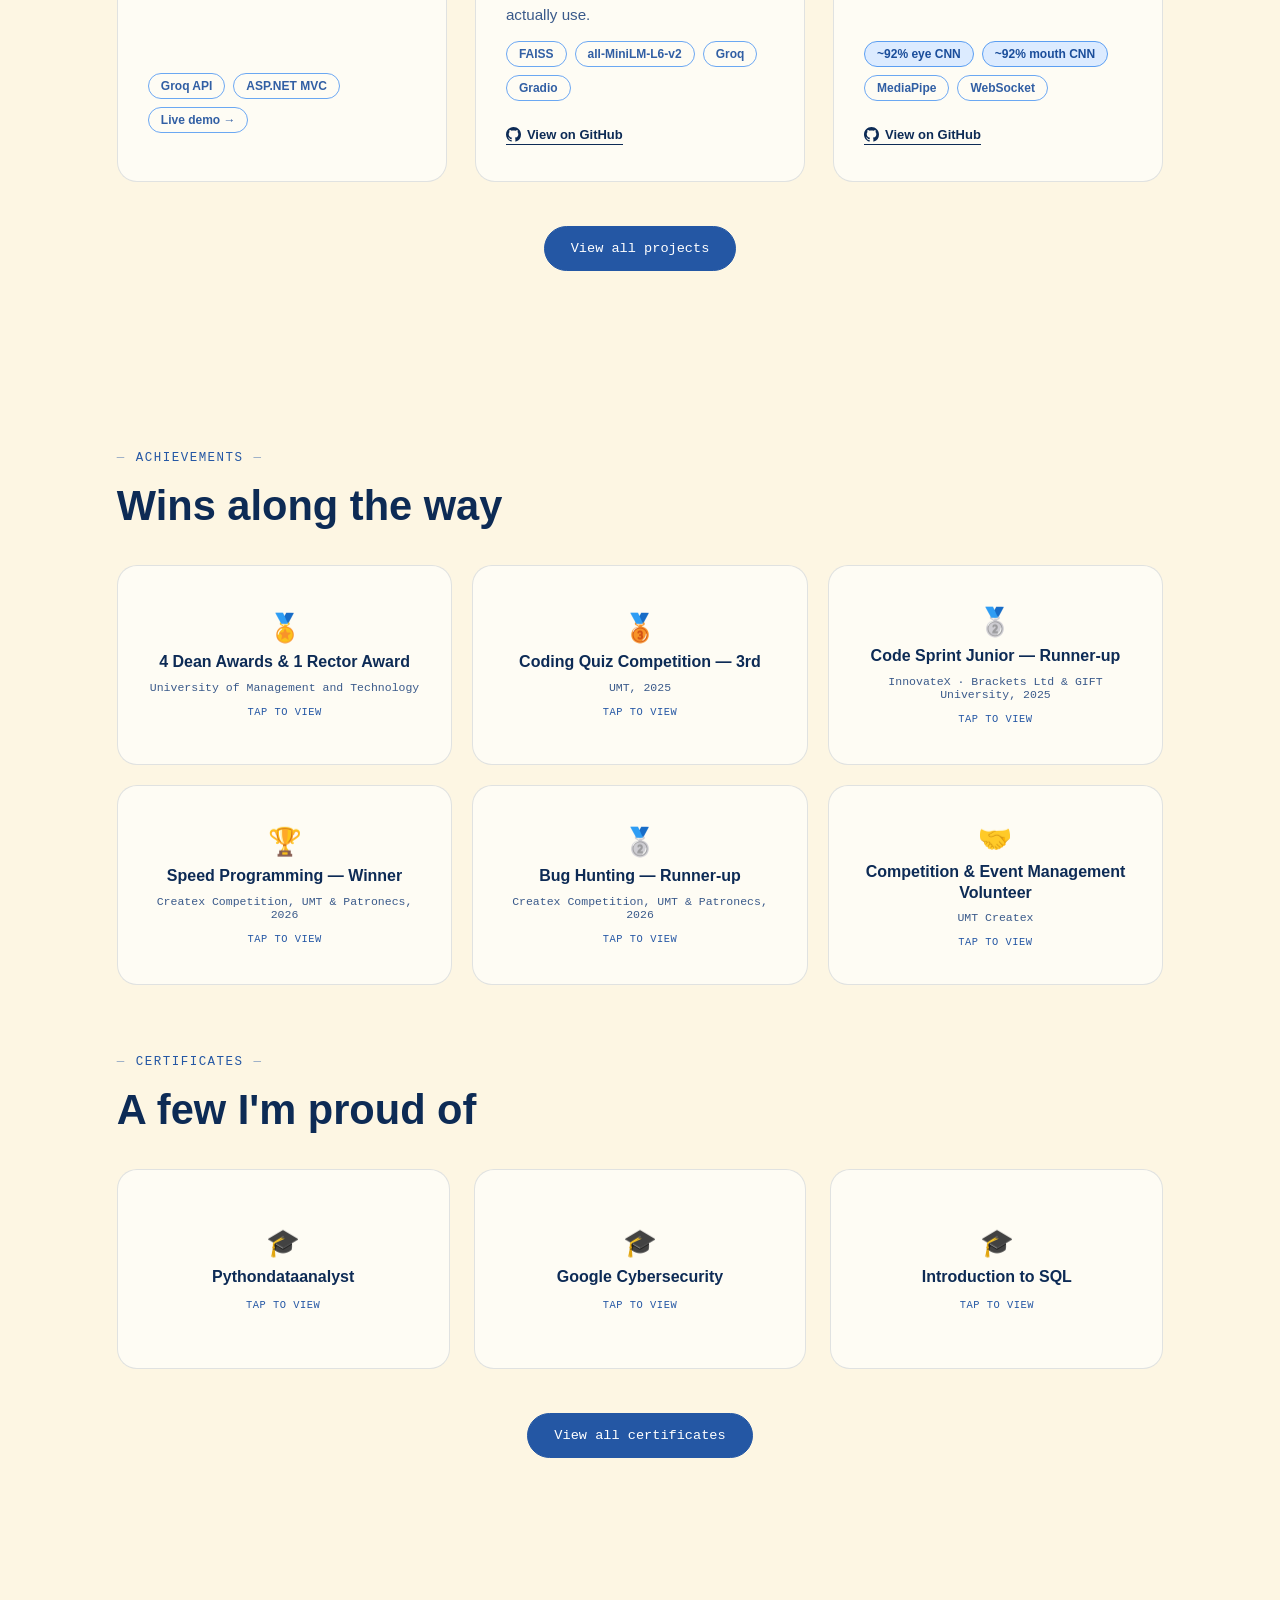
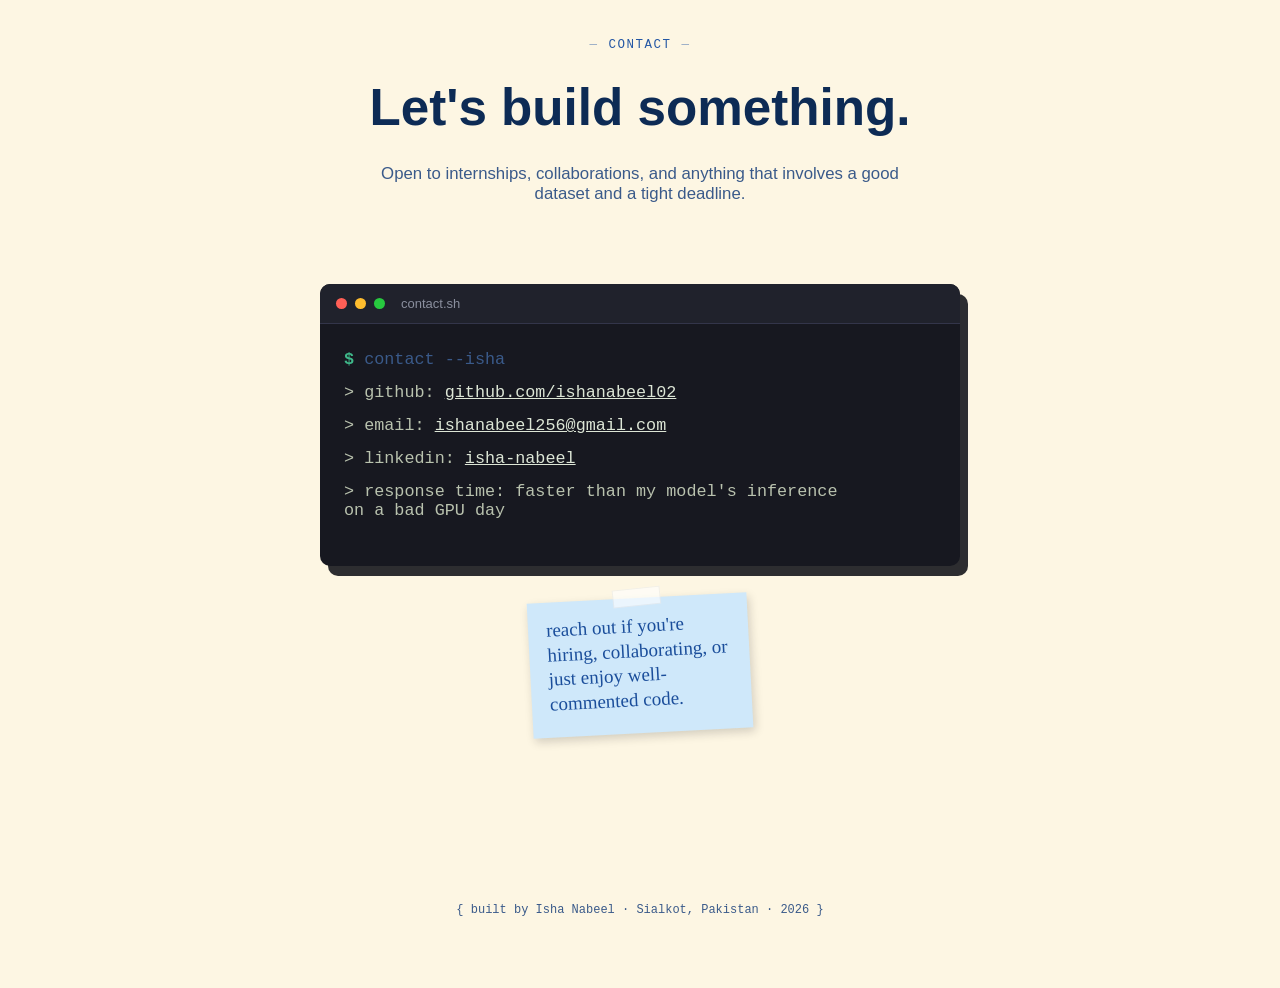
==== commit 1b34bbd2: "Fix typos in index.html for event titles" ====
--- a/index.html
+++ b/index.html
@@ -300,7 +300,7 @@
           <div class="flip-card-front">
             <span class="medal">🤝</span>
             <h4>Competition &amp; Event Management Volunteer</h4>
-            <span class="meta">UMT Createxl</span>
+            <span class="meta">UMT Createx</span>
             <span class="flip-hint">tap to view</span>
           </div>
           <div class="flip-card-back">
@@ -318,7 +318,7 @@
         <div class="flip-card-inner">
           <div class="flip-card-front">
             <span class="medal">🎓</span>
-            <h4>Python Data Analyst</h4>
+            <h4>Pythondataanalyst</h4>
             <span class="flip-hint">tap to view</span>
           </div>
           <div class="flip-card-back">
--- a/css/style.css
+++ b/css/style.css
@@ -33,6 +33,7 @@
   --sticky-bg:#CFE8FA;
   --sticky-text:#1B4E9B;
   --sticky-tape: rgba(255,255,255,0.6);
+  --sticky-label:#4A4D45;
     --badge-bg:#DCEBFF;
   --badge-border:#5B9EF2;
   --badge-text:#1B4E9B;
@@ -51,6 +52,7 @@
   --sticky-bg:#FCE1F0;
   --sticky-text:#9B1B5C;
   --sticky-tape: rgba(255,255,255,0.5);
+  --sticky-label:#6b4a5c;
   --badge-bg:#FCE1F0;
   --badge-border:#F27CB0;
   --badge-text:#9B1B5C;
@@ -69,6 +71,7 @@
   --sticky-bg:#b6bec82e;
   --sticky-text:#ffffff;
   --sticky-tape: rgba(166, 150, 150, 0.15);
+   --sticky-label:#B9C6E0;
   --badge-bg: rgba(168,200,232,0.12);
   --badge-border:#a8c8e8;
   --badge-text:#eaf1fb;
@@ -251,7 +254,8 @@
 .stat-lbl{
   font-family:var(--font-mono);
   font-size:13px;
-  color:#edeeec;
+  color: var(--sticky-label);
+  transition: color .8s ease;
 }
 
 /* ============ SKILLS ============ */
@@ -486,4 +490,4 @@
 
 @media (prefers-reduced-motion: reduce){
   *{ animation-duration:0.001ms !important; animation-iteration-count:1 !important; transition-duration:0.2s !important; }
-}+}
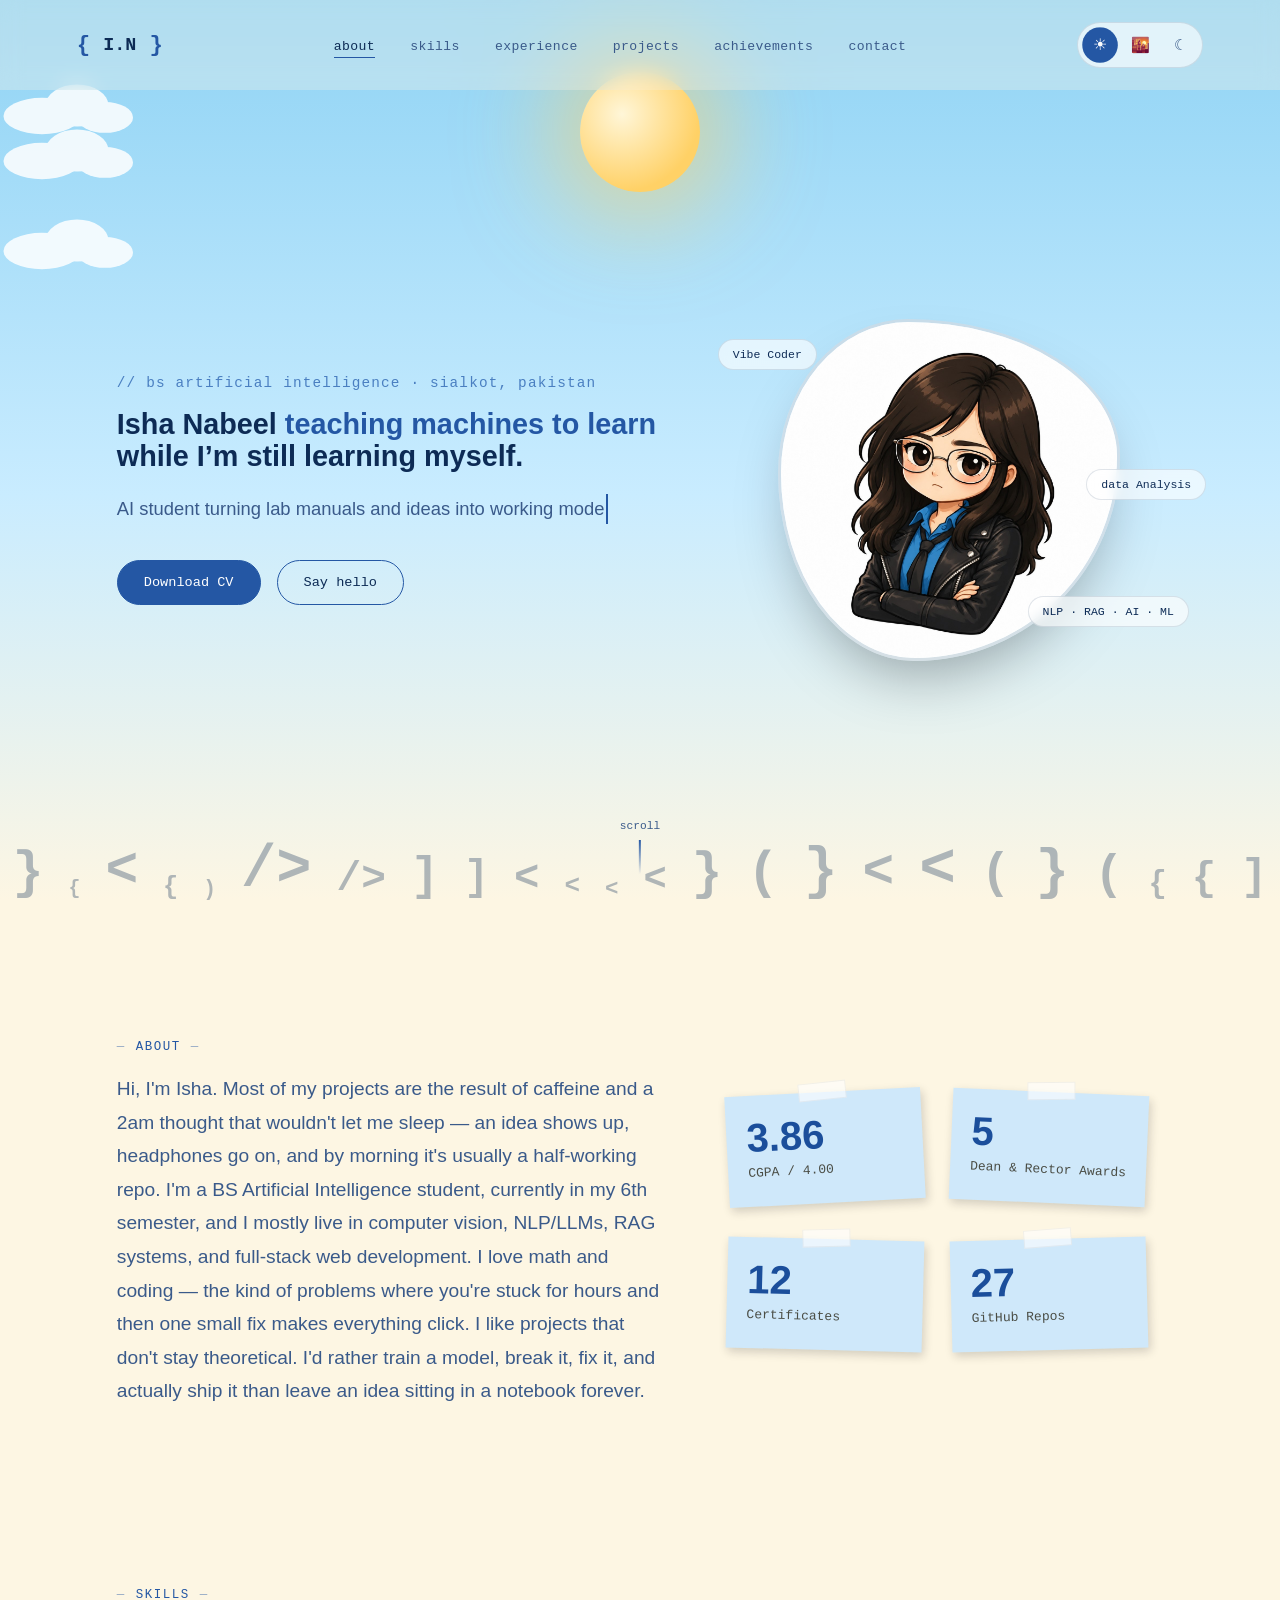
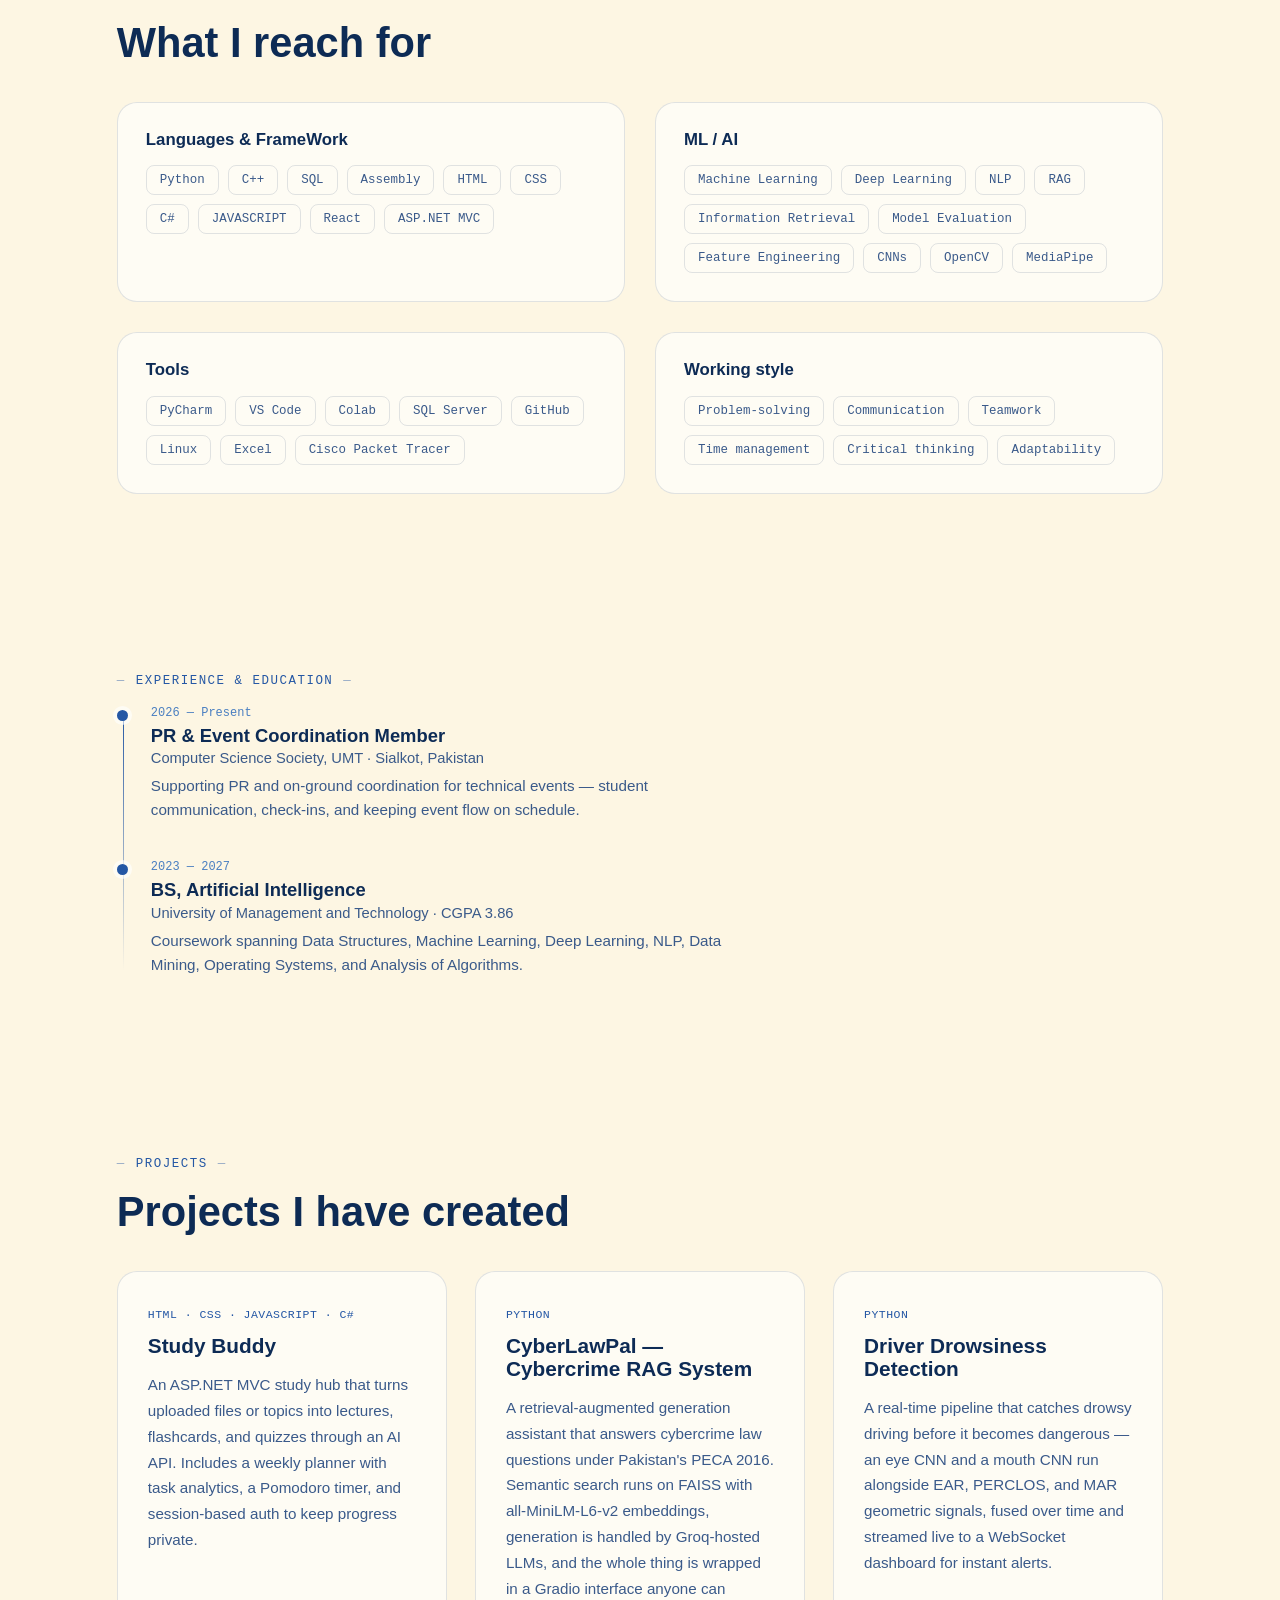
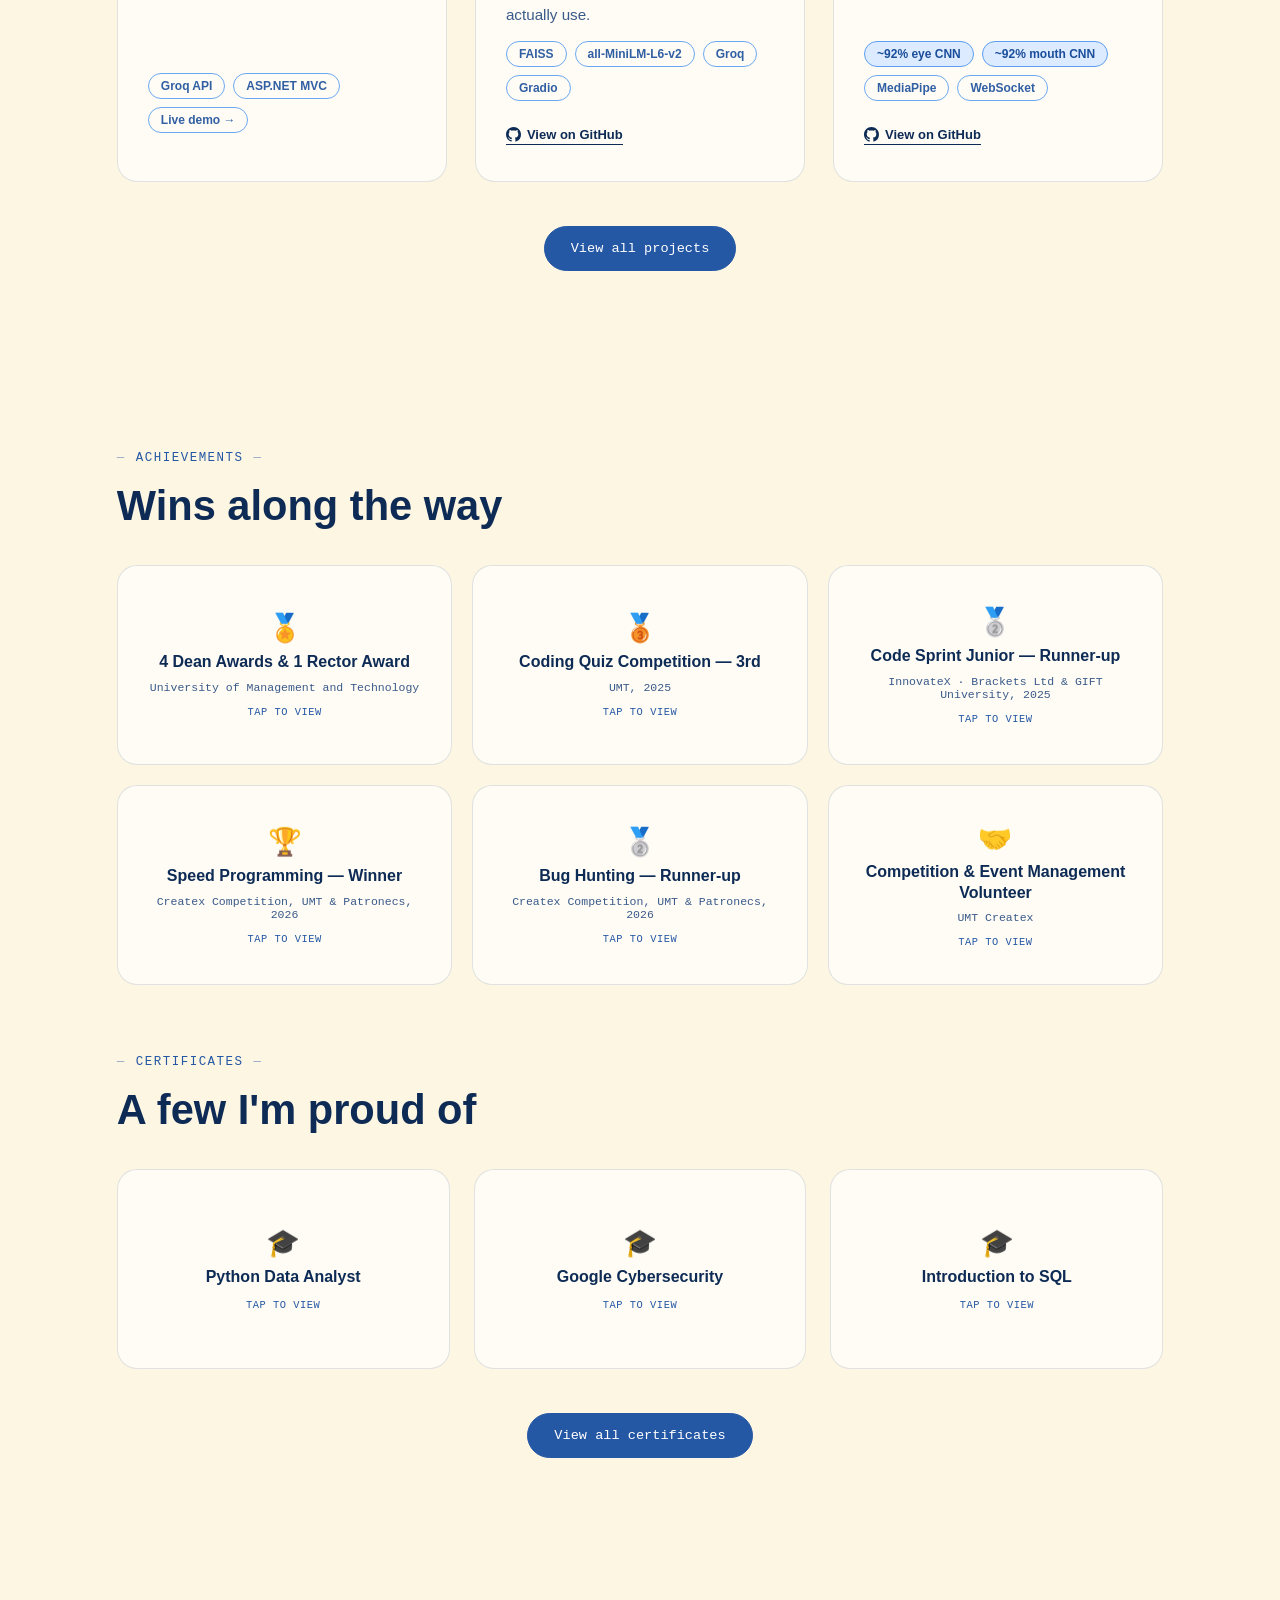
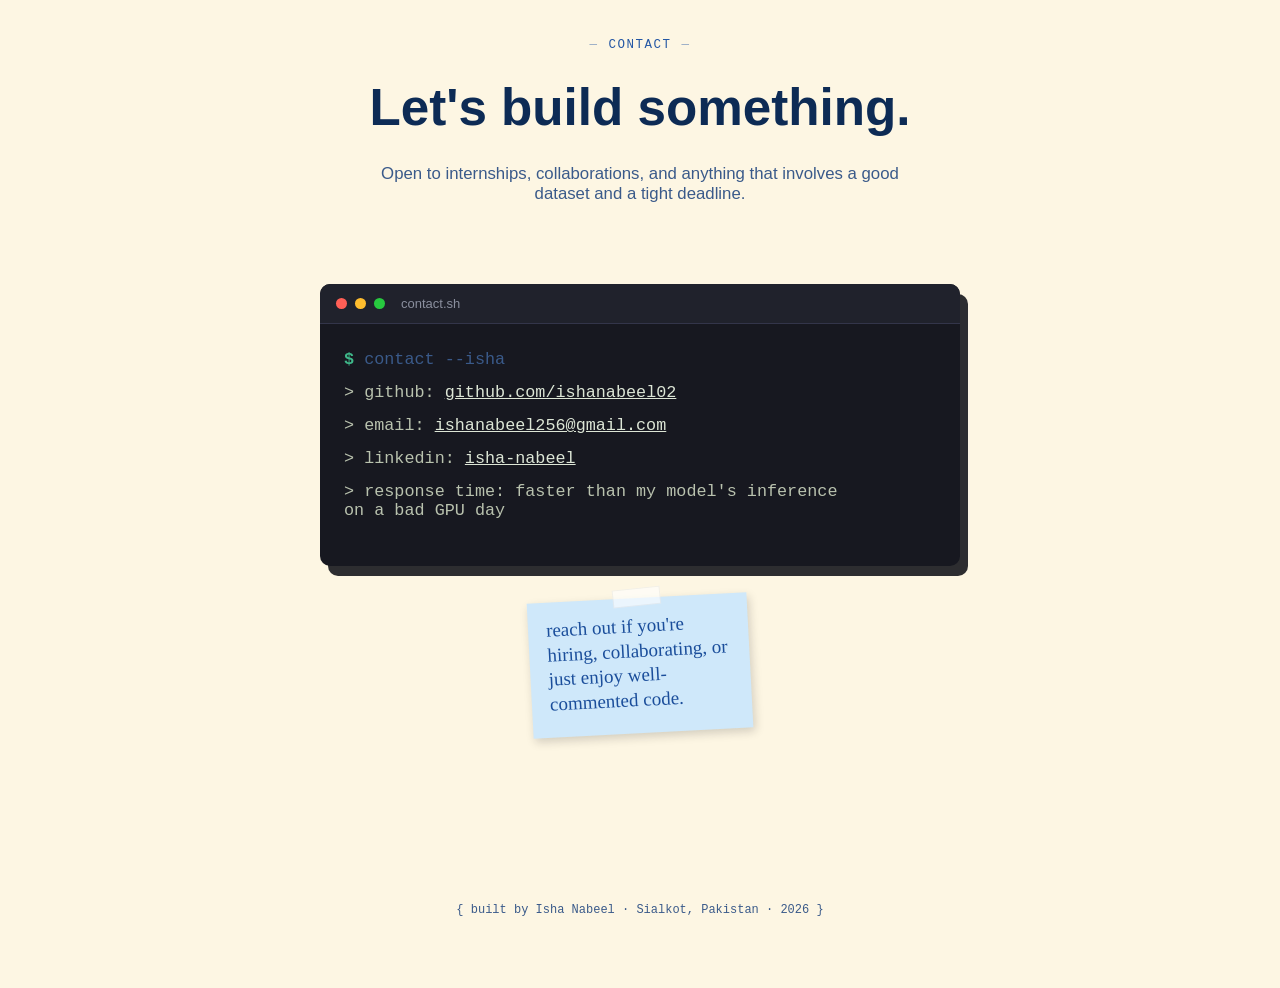
==== commit 9a2133a8: "Fix formatting of Python Data Analyst title and image" ====
--- a/index.html
+++ b/index.html
@@ -318,11 +318,11 @@
         <div class="flip-card-inner">
           <div class="flip-card-front">
             <span class="medal">🎓</span>
-            <h4>Pythondataanalyst</h4>
-            <span class="flip-hint">tap to view</span>
-          </div>
-          <div class="flip-card-back">
-            <img src="assets/certificates/python data analyst.jpg" alt="Python Data Analyst certificate" onerror="this.style.display='none'; this.nextElementSibling.style.display='flex';">
+            <h4>Python Data Analyst</h4>
+            <span class="flip-hint">tap to view</span>
+          </div>
+          <div class="flip-card-back">
+            <img src="assets/certificates/pythondataanalyst.jpg" alt="Python Data Analyst certificate" onerror="this.style.display='none'; this.nextElementSibling.style.display='flex';">
             <div class="img-placeholder">Add certificate<br><span>assets/certificates/python-data-analyst.jpg</span></div>
           </div>
         </div>
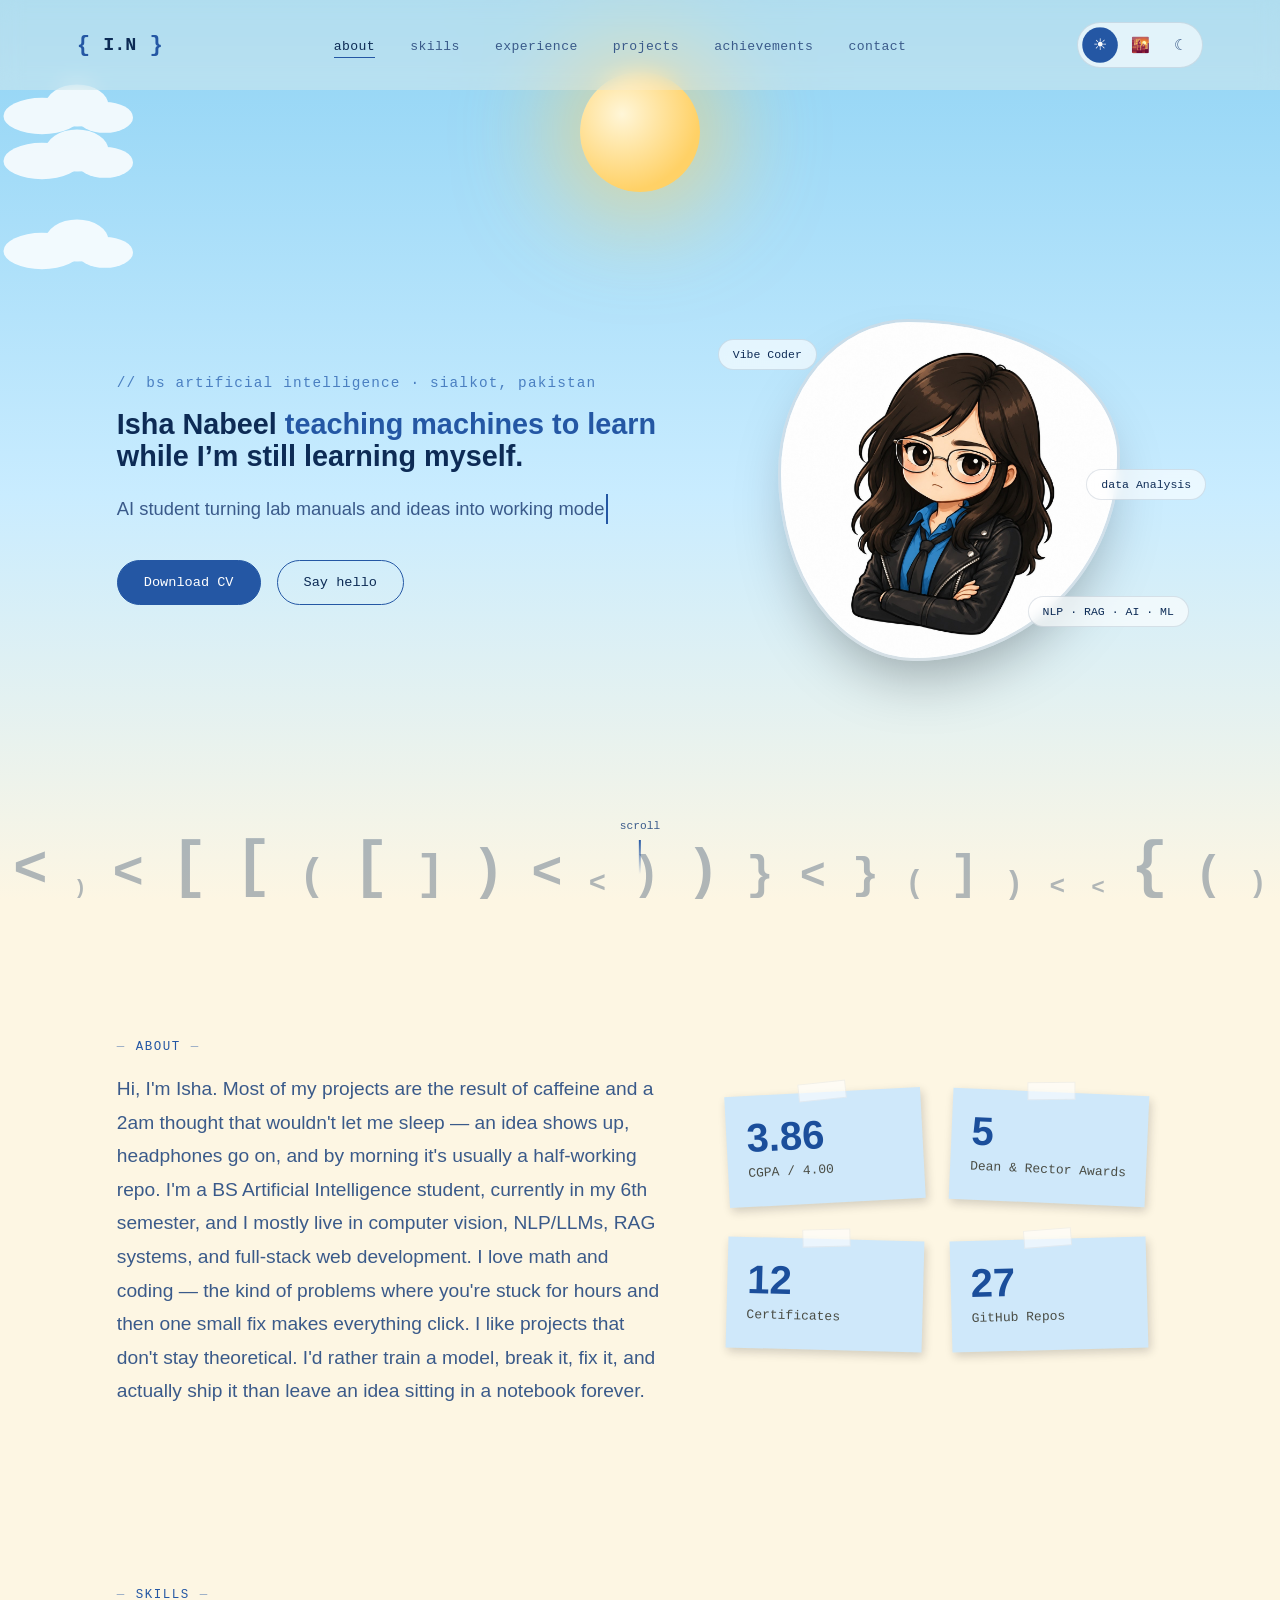
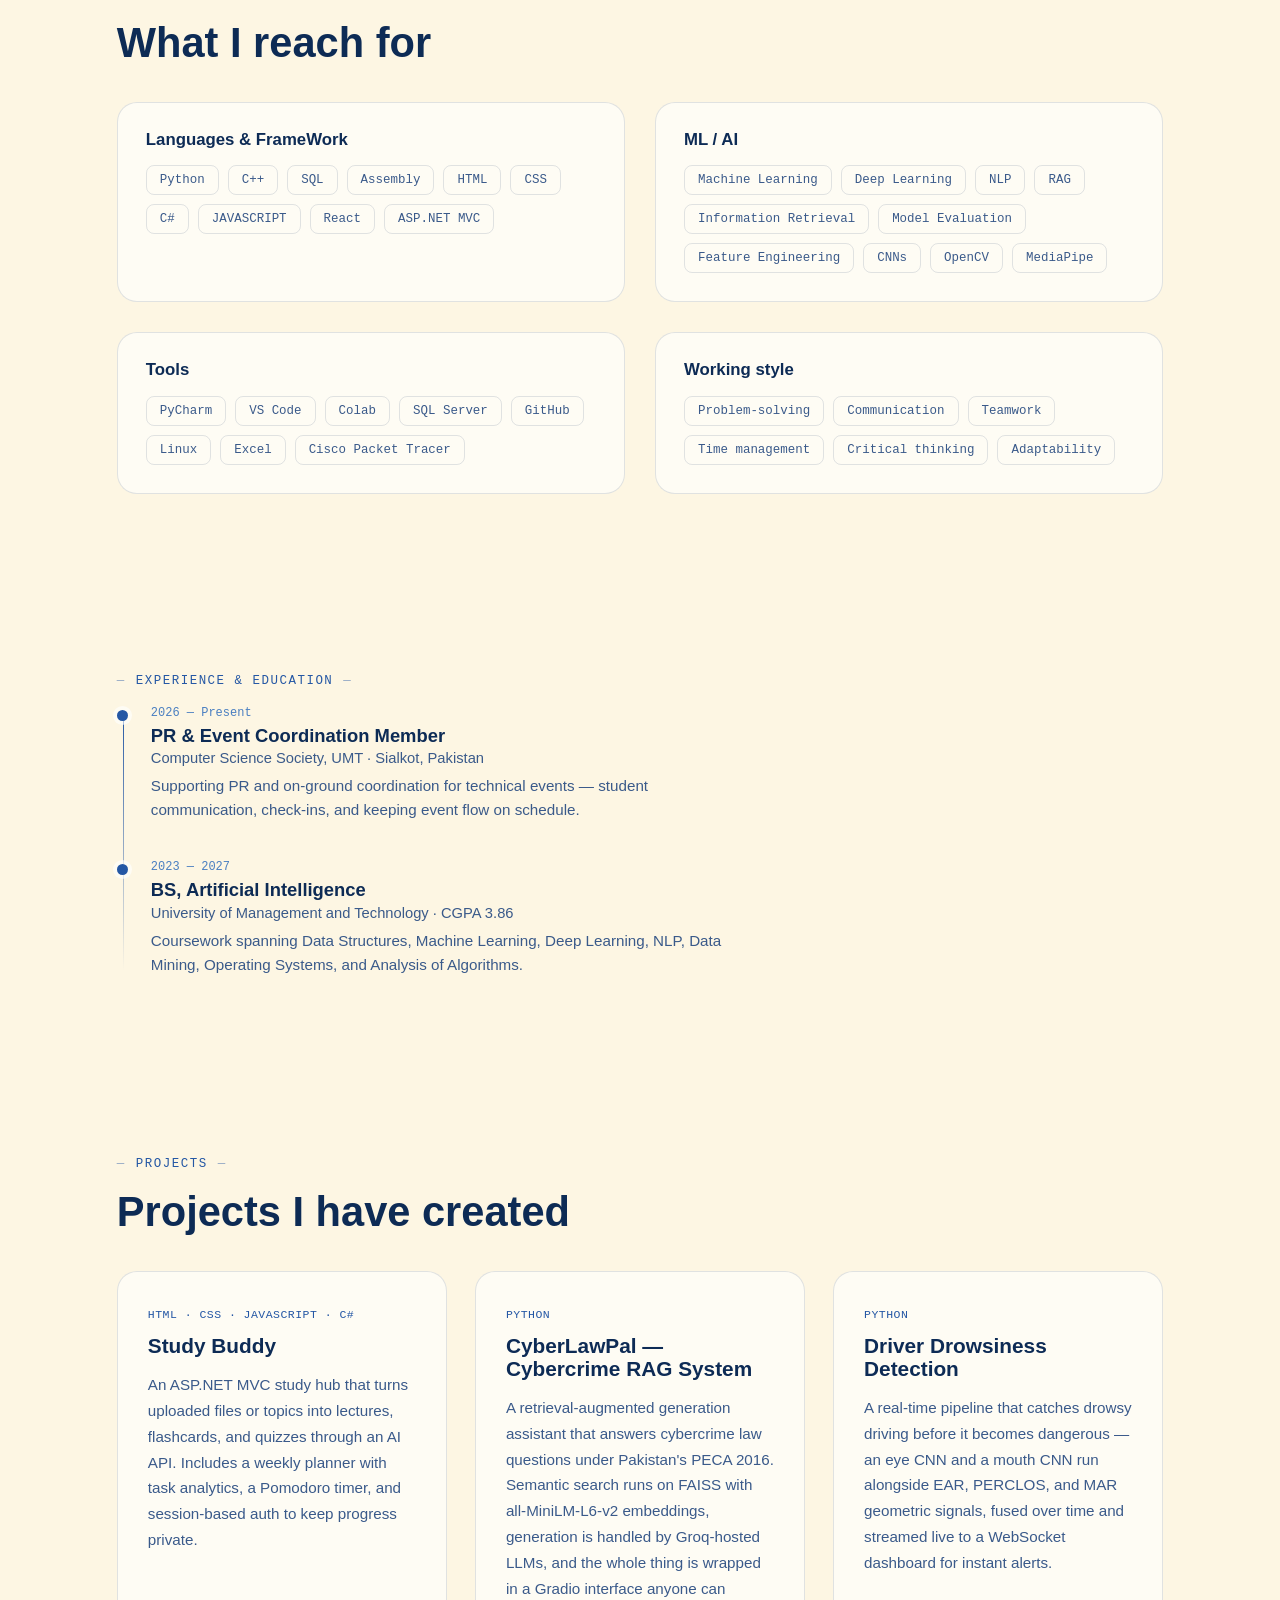
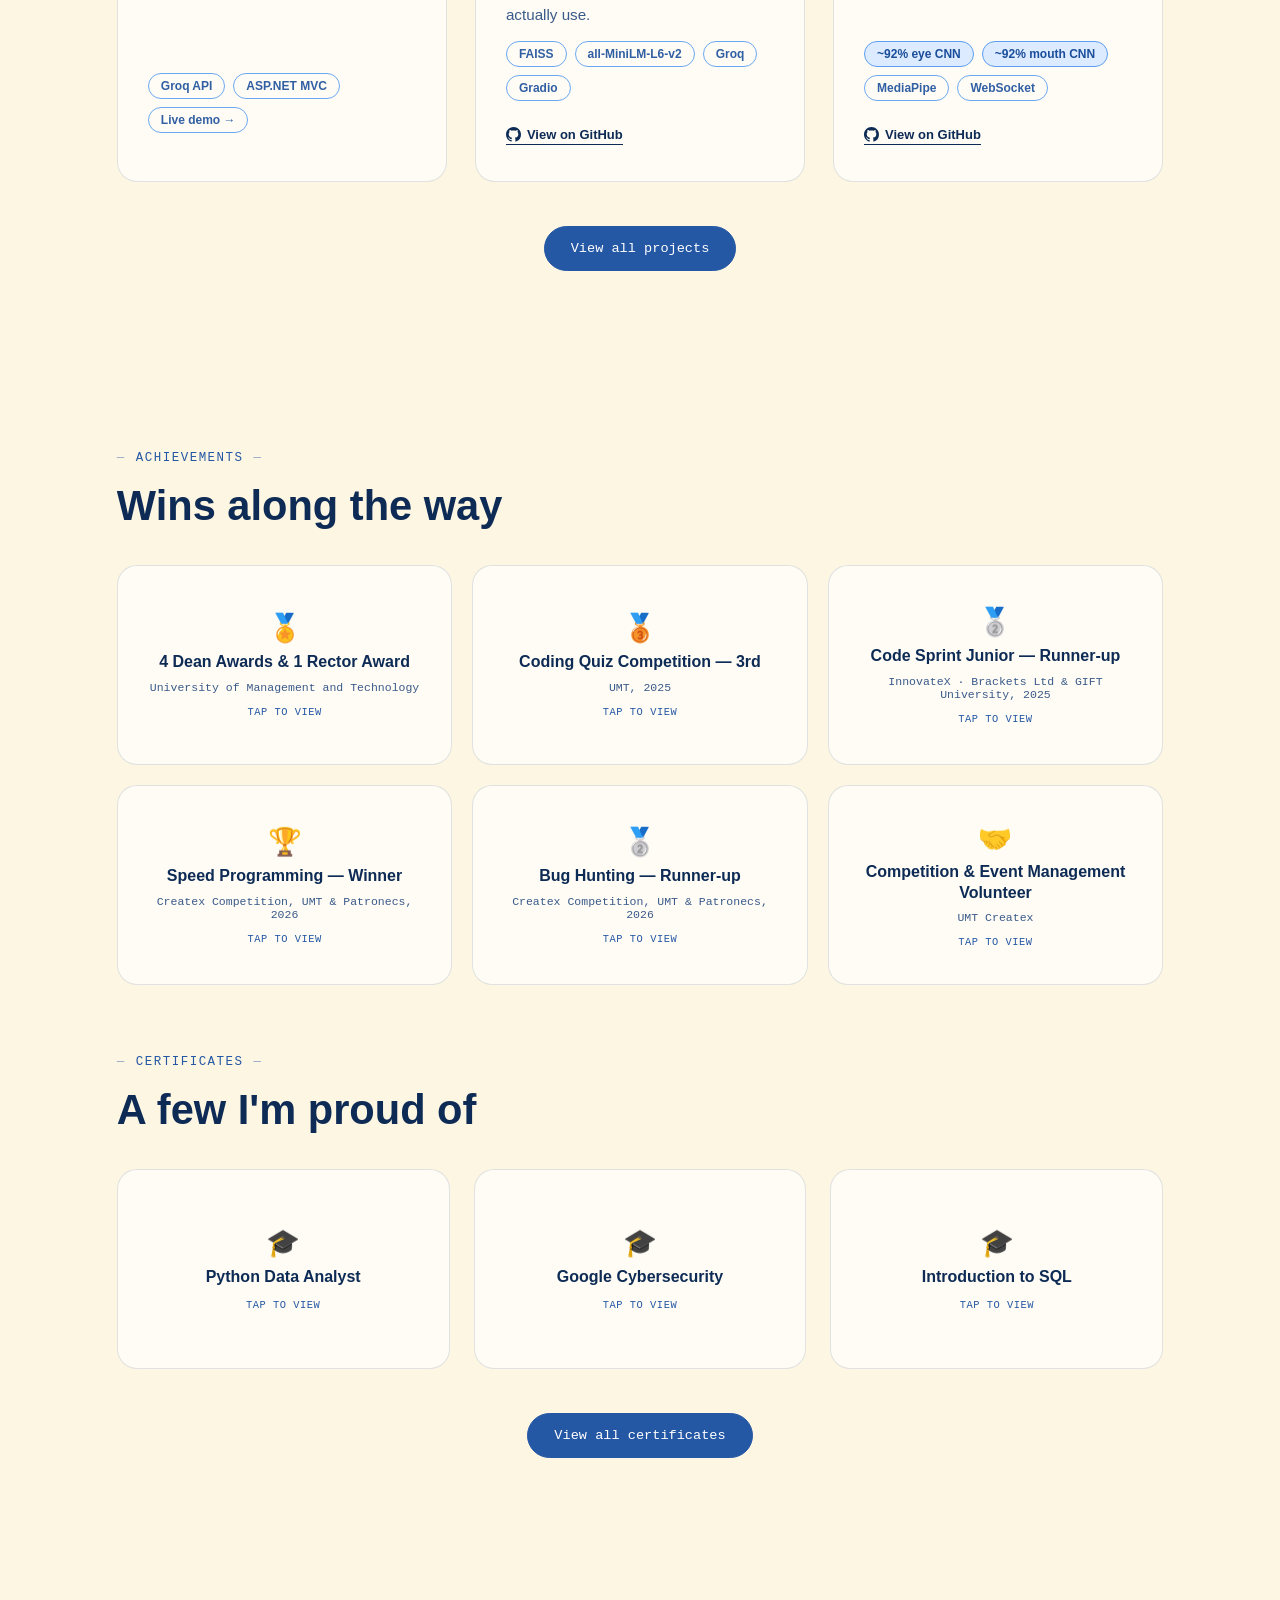
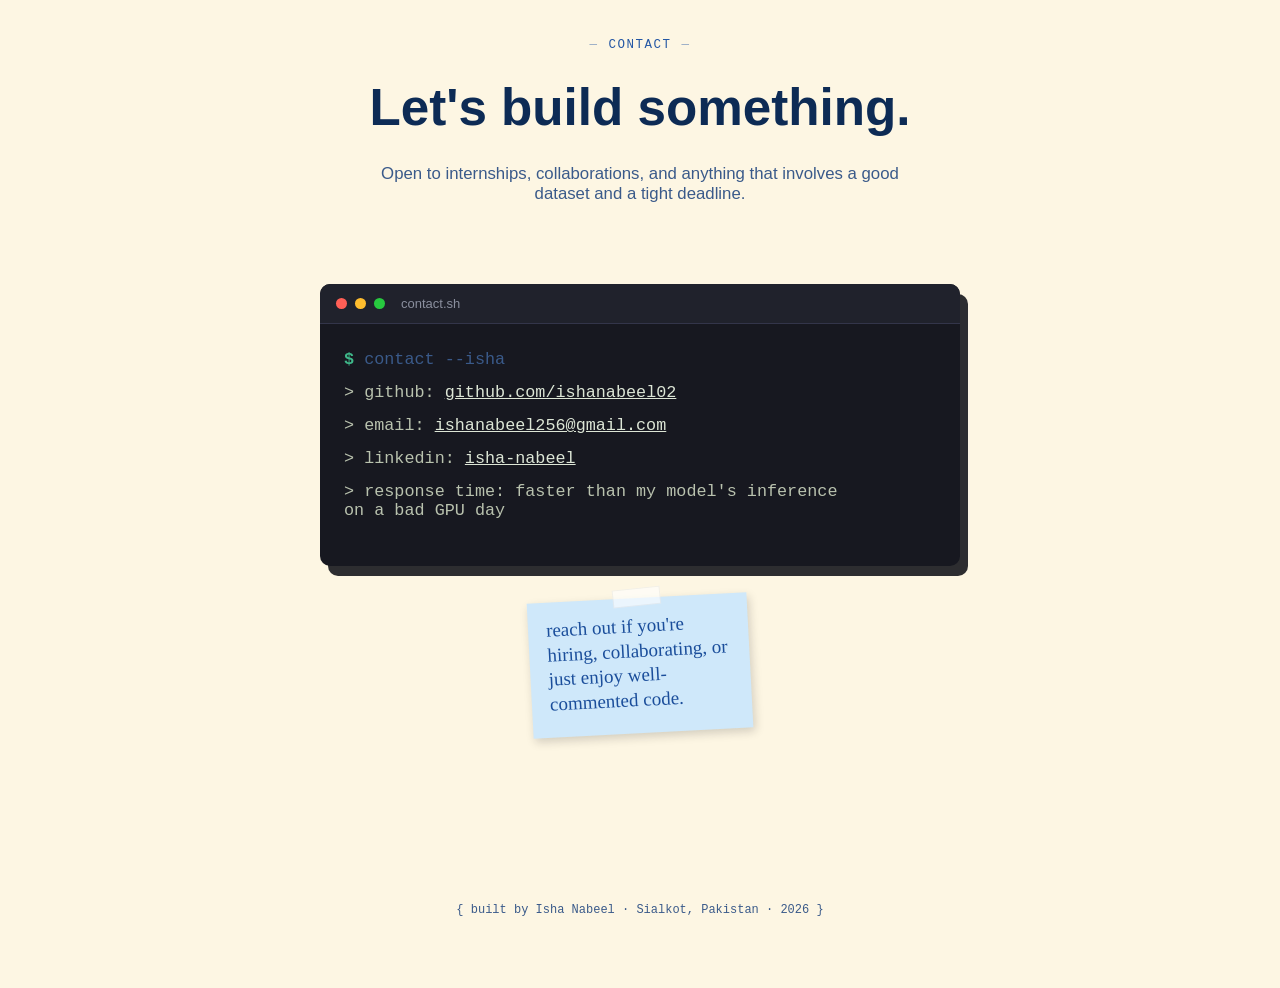
==== commit c3118a22: "Fix image source case sensitivity in index.html" ====
--- a/index.html
+++ b/index.html
@@ -322,7 +322,7 @@
             <span class="flip-hint">tap to view</span>
           </div>
           <div class="flip-card-back">
-            <img src="assets/certificates/pythondataanalyst.jpg" alt="Python Data Analyst certificate" onerror="this.style.display='none'; this.nextElementSibling.style.display='flex';">
+            <img src="assets/certificates/Pythondataanalyst.jpg" alt="Python Data Analyst certificate" onerror="this.style.display='none'; this.nextElementSibling.style.display='flex';">
             <div class="img-placeholder">Add certificate<br><span>assets/certificates/python-data-analyst.jpg</span></div>
           </div>
         </div>
